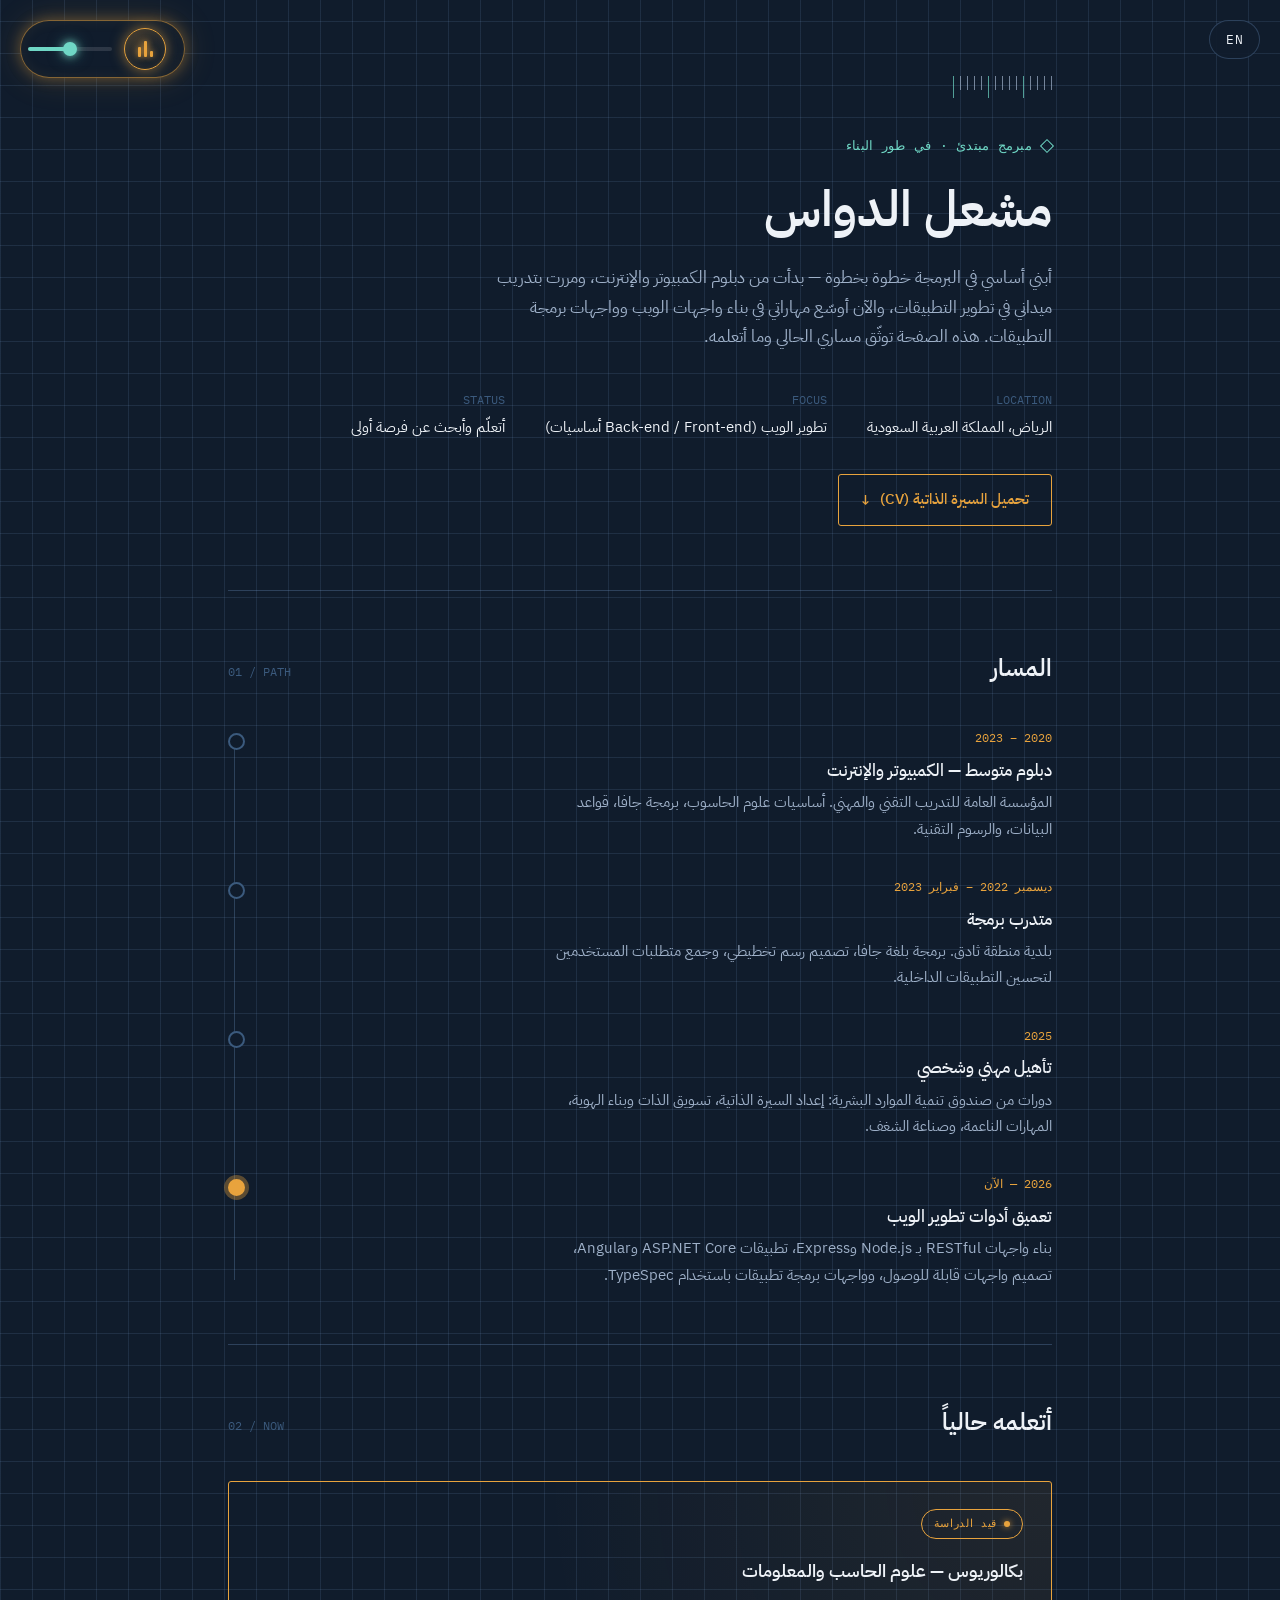
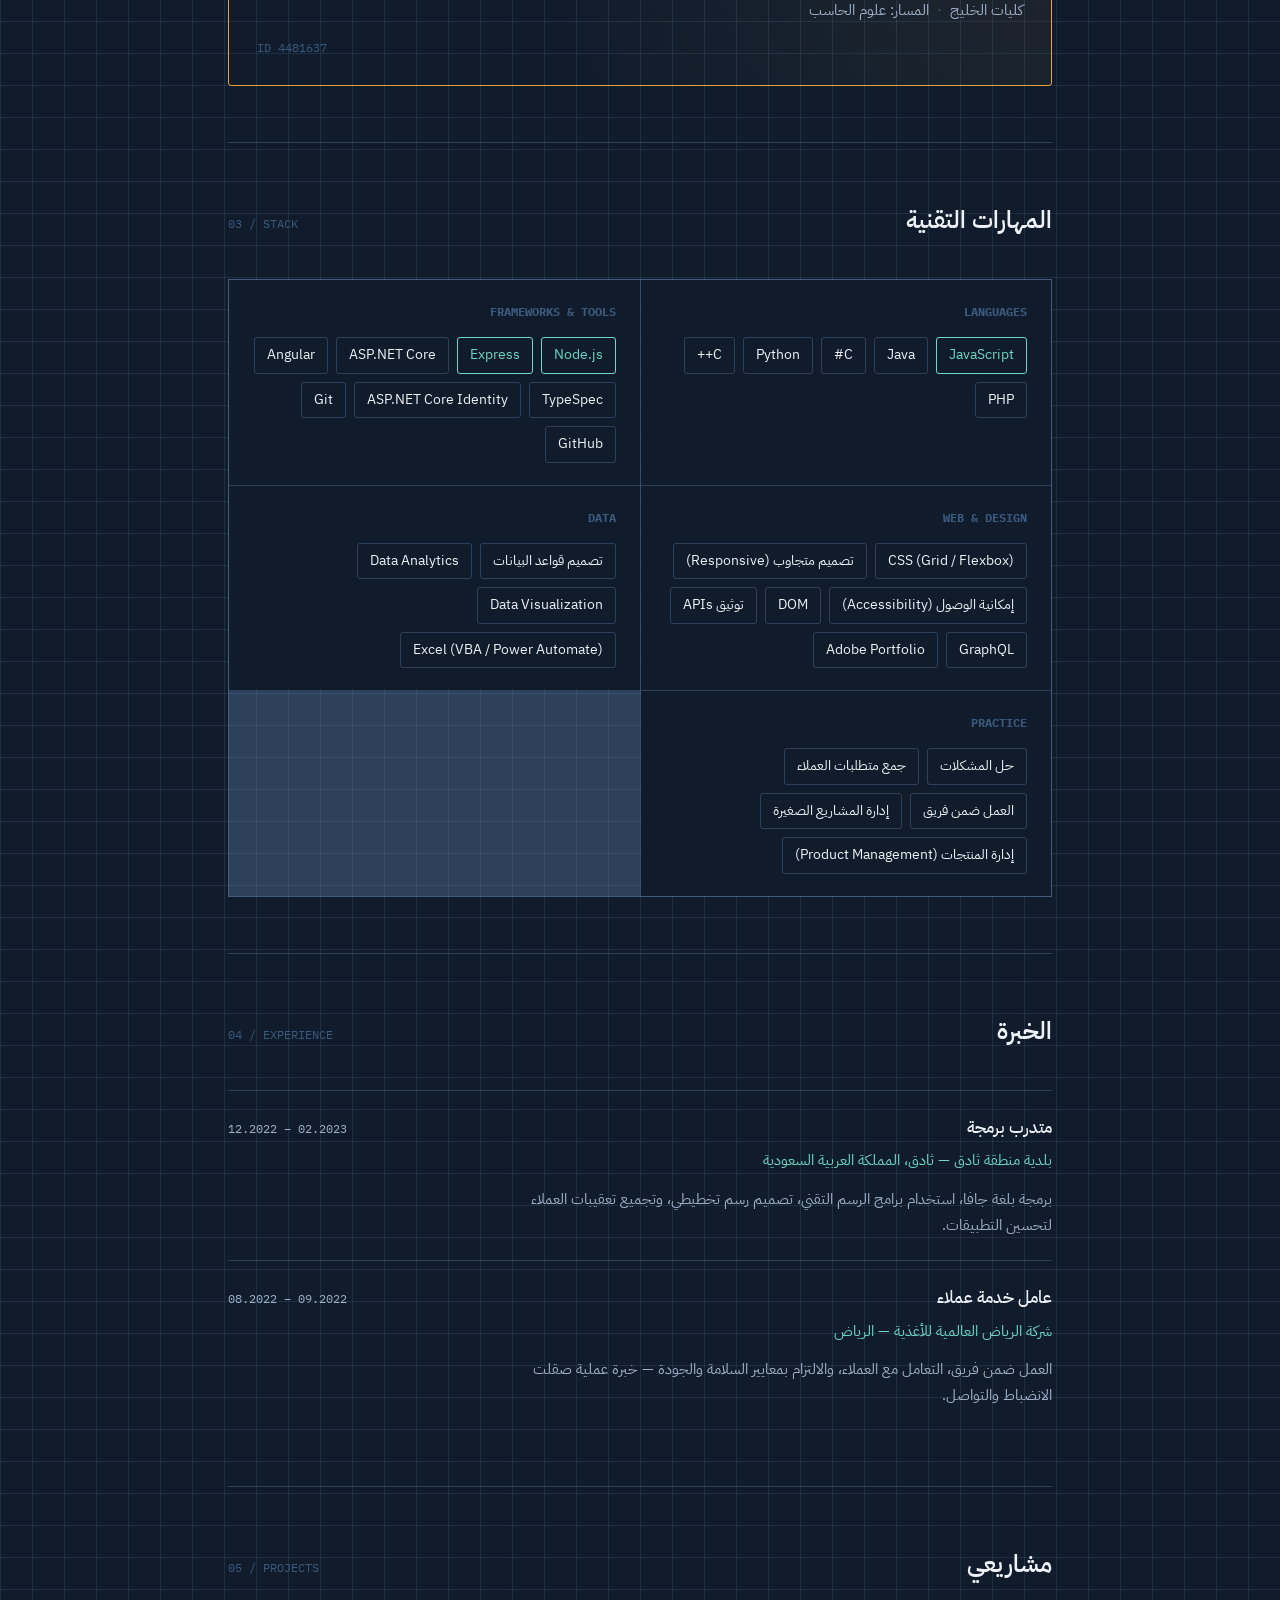
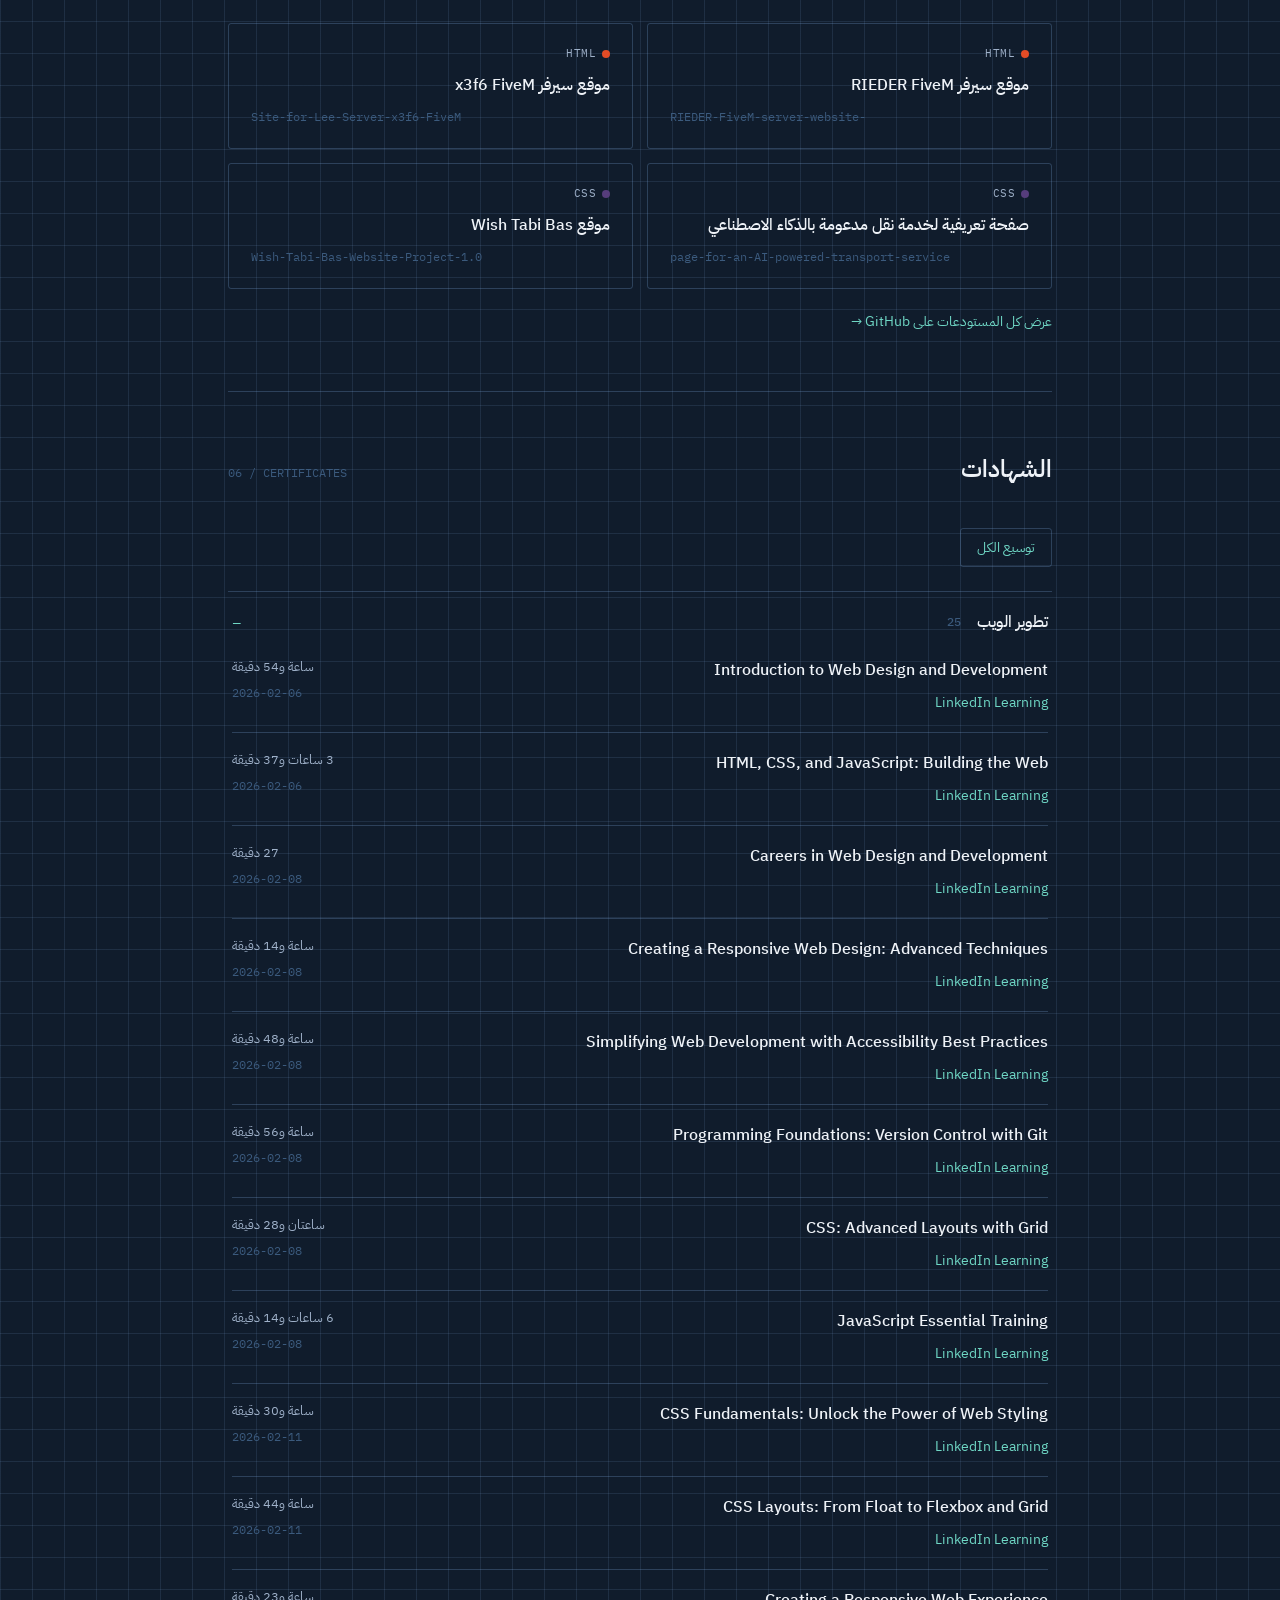
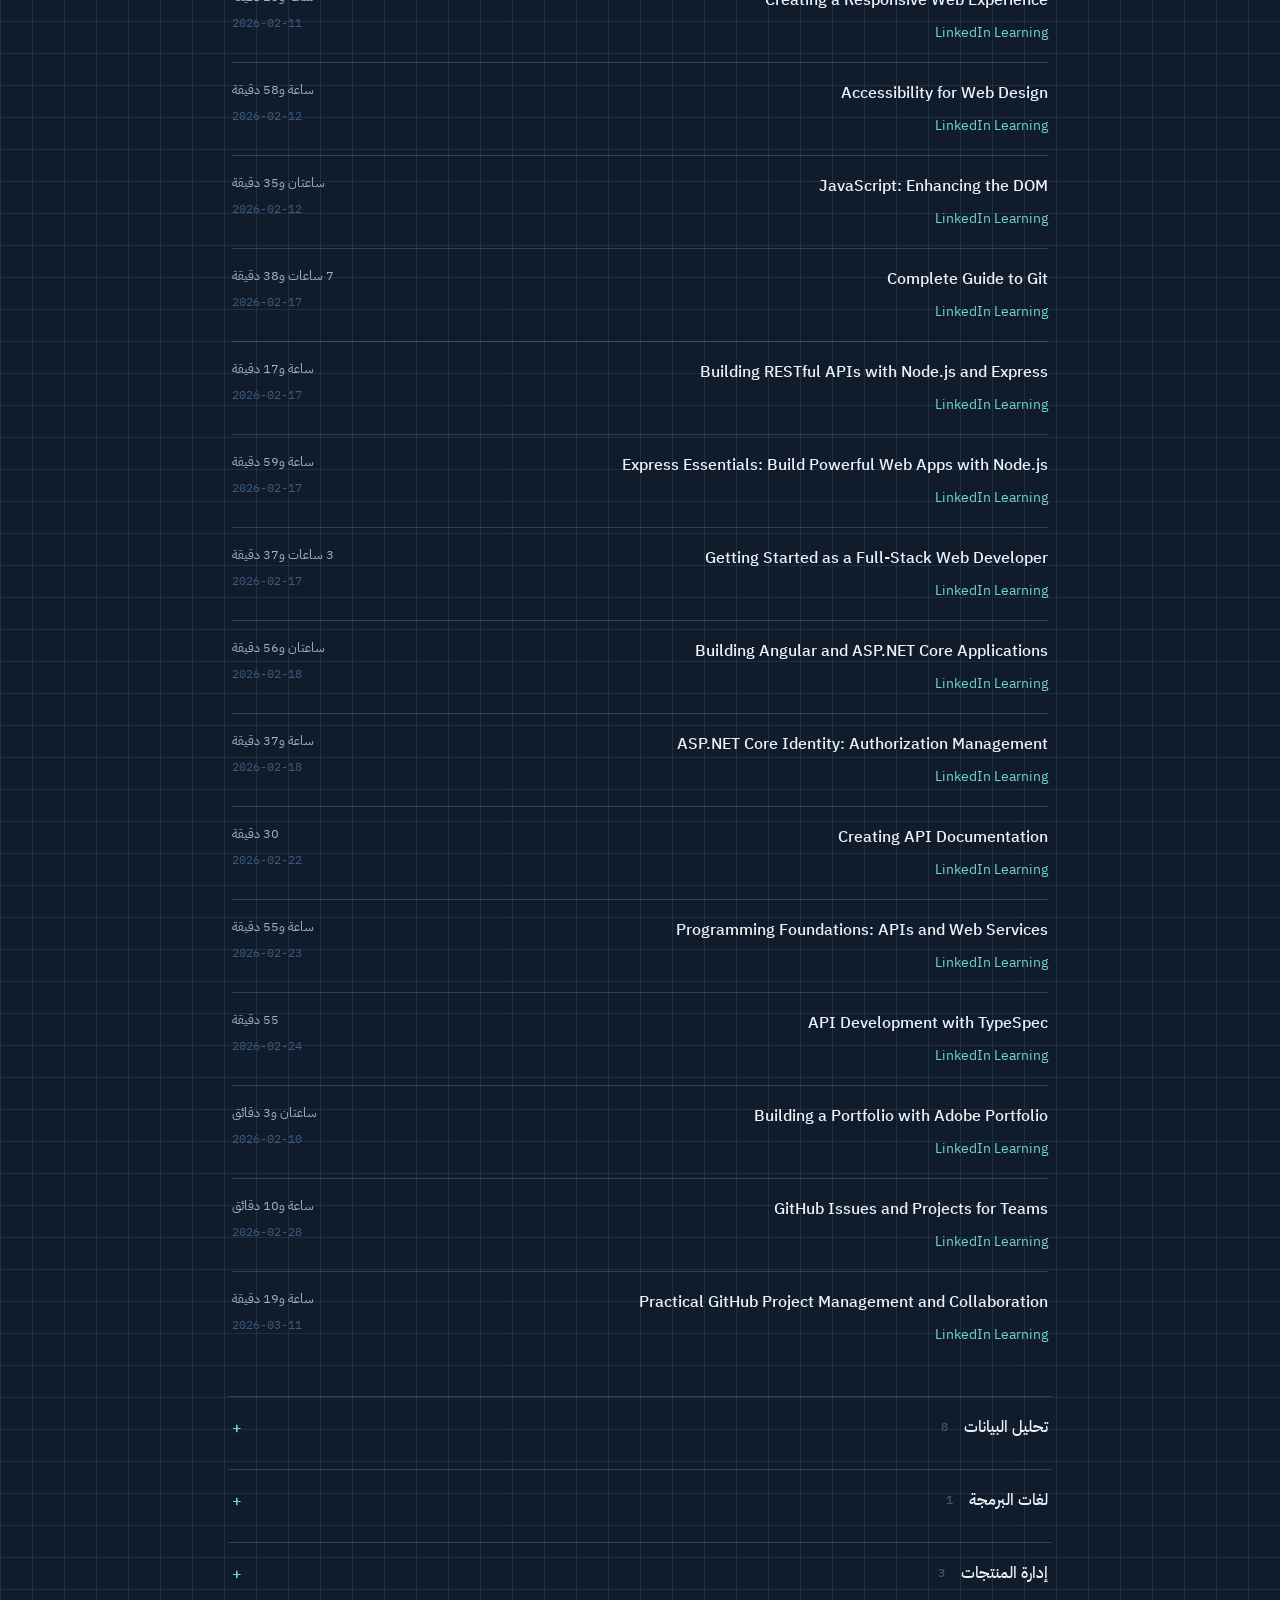
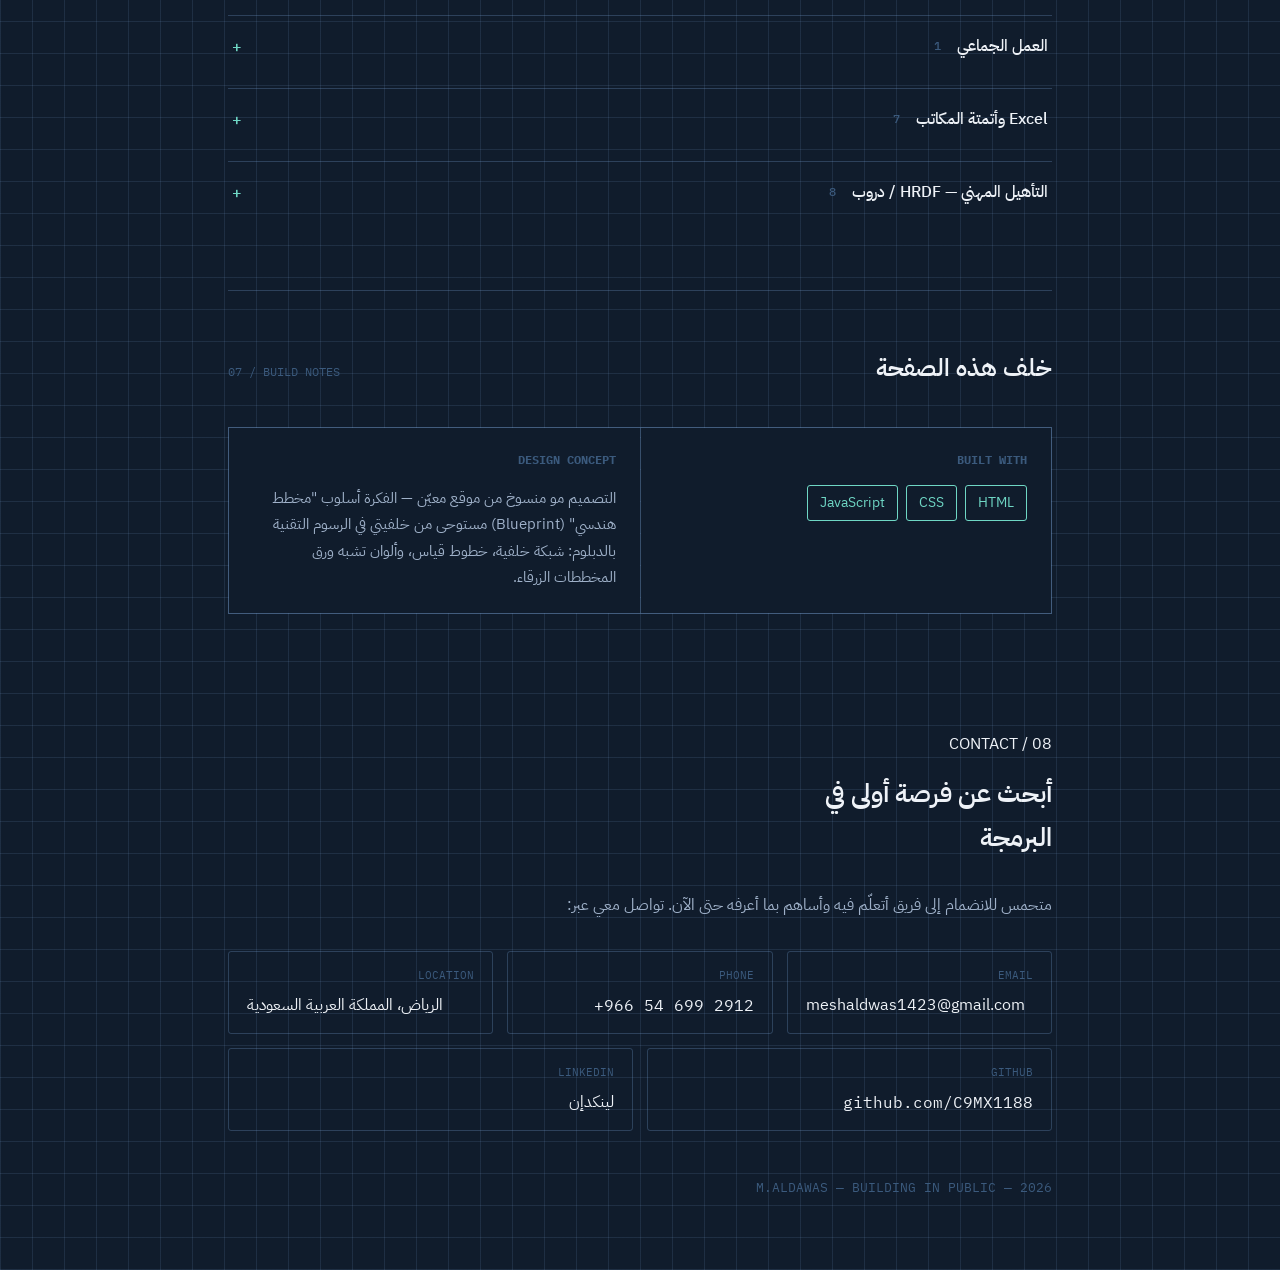
==== index.html @ 23b47fec "Add files via upload" ====
<!DOCTYPE html>
<html lang="ar" dir="rtl">
<head>
<meta charset="UTF-8">
<meta name="viewport" content="width=device-width, initial-scale=1.0">
<link rel="icon" type="image/png" href="logo.png">
<title data-en="Meshal Aldawas — Junior Developer">مشعل الدواس — مبرمج مبتدئ</title>

<meta name="description" content="مشعل الدواس — مبرمج مبتدئ من الرياض، يبني أساسه في تطوير الويب. شاهد مساره التعليمي، مهاراته، مشاريعه، وأكثر من 50 شهادة تدريبية.">
<meta name="author" content="Meshal Aldawas">

<meta property="og:type" content="profile">
<meta property="og:title" content="مشعل الدواس — مبرمج مبتدئ">
<meta property="og:description" content="مبرمج مبتدئ من الرياض يبني أساسه في تطوير الويب — المسار، المهارات، المشاريع، وأكثر من 50 شهادة تدريبية.">
<meta property="og:image" content="og-image.png">
<meta property="og:image:width" content="1200">
<meta property="og:image:height" content="630">
<meta property="og:locale" content="ar_SA">

<meta name="twitter:card" content="summary_large_image">
<meta name="twitter:title" content="مشعل الدواس — مبرمج مبتدئ">
<meta name="twitter:description" content="مبرمج مبتدئ من الرياض يبني أساسه في تطوير الويب — المسار، المهارات، المشاريع، وأكثر من 50 شهادة تدريبية.">
<meta name="twitter:image" content="og-image.png">

<link rel="preconnect" href="https://fonts.googleapis.com">
<link rel="preconnect" href="https://fonts.gstatic.com" crossorigin>
<link href="https://fonts.googleapis.com/css2?family=IBM+Plex+Sans+Arabic:wght@300;400;500;600;700&family=IBM+Plex+Mono:wght@400;500&display=swap" rel="stylesheet">
<link rel="stylesheet" href="style.css">
</head>
<body>

<div class="music-control" id="music-control">
  <button type="button" id="music-toggle" class="music-toggle" aria-label="إيقاف الموسيقى الخلفية" aria-pressed="true">
    <span class="eq" aria-hidden="true"><span></span><span></span><span></span></span>
  </button>
  <input type="range" id="music-volume" class="music-volume" min="0" max="100" value="50" aria-label="مستوى صوت الموسيقى">
</div>
<audio id="bg-music" src="background-music.mp3" loop preload="auto"></audio>

<button type="button" id="lang-toggle" class="lang-toggle" aria-label="Switch to English">EN</button>

<div class="wrap">

  <header class="hero">
    <div class="tick-row" aria-hidden="true">
      <div class="tick"></div><div class="tick"></div><div class="tick"></div><div class="tick"></div><div class="tick"></div>
      <div class="tick"></div><div class="tick"></div><div class="tick"></div><div class="tick"></div><div class="tick"></div>
      <div class="tick"></div><div class="tick"></div><div class="tick"></div><div class="tick"></div><div class="tick"></div>
    </div>

    <span class="role-tag" data-en="Junior Developer · Building My Foundations">مبرمج مبتدئ · في طور البناء</span>
    <h1 data-en="Meshal Aldawas">مشعل الدواس</h1>
    <p class="lede" data-en="Building my programming foundations step by step — I started with a Computer &amp; Internet diploma, went through a hands-on programming internship, and now I'm expanding my skills in web interfaces and APIs. This page documents my current path and what I'm learning.">
      أبني أساسي في البرمجة خطوة بخطوة — بدأت من دبلوم الكمبيوتر والإنترنت، ومررت بتدريب ميداني في تطوير التطبيقات،
      والآن أوسّع مهاراتي في بناء واجهات الويب وواجهات برمجة التطبيقات. هذه الصفحة توثّق مساري الحالي وما أتعلمه.
    </p>

    <div class="coords">
      <div class="coord"><span class="k">LOCATION</span><span class="v" data-en="Riyadh, Saudi Arabia">الرياض، المملكة العربية السعودية</span></div>
      <div class="coord"><span class="k">FOCUS</span><span class="v" data-en="Web Development (Back-end / Front-end Foundations)">تطوير الويب (Back-end / Front-end أساسيات)</span></div>
      <div class="coord"><span class="k">STATUS</span><span class="v" data-en="Learning and looking for a first opportunity">أتعلّم وأبحث عن فرصة أولى</span></div>
    </div>

    <a class="cv-download" href="meshal-aldawas-cv.pdf" download>
      <span data-en="Download CV (PDF)">تحميل السيرة الذاتية (CV)</span>
      <span class="cv-download-icon" aria-hidden="true">↓</span>
    </a>
  </header>

  <section id="path">
    <div class="sec-head">
      <h2 data-en="Path">المسار</h2>
      <span class="idx">01 / PATH</span>
    </div>

    <div class="timeline">
      <div class="tl-item">
        <span class="tl-year" data-en="2020 – 2023">2020 – 2023</span>
        <h3 data-en="Diploma — Computer &amp; Internet">دبلوم متوسط — الكمبيوتر والإنترنت</h3>
        <p data-en="Technical and Vocational Training Corporation. Computer science foundations, Java programming, databases, and technical drawing.">المؤسسة العامة للتدريب التقني والمهني. أساسيات علوم الحاسوب، برمجة جافا، قواعد البيانات، والرسوم التقنية.</p>
      </div>

      <div class="tl-item">
        <span class="tl-year" data-en="Dec 2022 – Feb 2023">ديسمبر 2022 – فبراير 2023</span>
        <h3 data-en="Programming Trainee">متدرب برمجة</h3>
        <p data-en="Thadiq Governorate Municipality. Java programming, schematic design, and gathering user requirements to improve internal applications.">بلدية منطقة ثادق. برمجة بلغة جافا، تصميم رسم تخطيطي، وجمع متطلبات المستخدمين لتحسين التطبيقات الداخلية.</p>
      </div>

      <div class="tl-item">
        <span class="tl-year" data-en="2025">2025</span>
        <h3 data-en="Professional &amp; Personal Development">تأهيل مهني وشخصي</h3>
        <p data-en="Courses from the Human Resources Development Fund: CV writing, self-marketing and personal branding, soft skills, and finding your passion.">دورات من صندوق تنمية الموارد البشرية: إعداد السيرة الذاتية، تسويق الذات وبناء الهوية، المهارات الناعمة، وصناعة الشغف.</p>
      </div>

      <div class="tl-item active">
        <span class="tl-year" data-en="2026 — Present">2026 — الآن</span>
        <h3 data-en="Deepening Web Development Tools">تعميق أدوات تطوير الويب</h3>
        <p data-en="Building RESTful interfaces with Node.js and Express, ASP.NET Core and Angular applications, accessible interface design, and building APIs with TypeSpec.">بناء واجهات RESTful بـ Node.js وExpress، تطبيقات ASP.NET Core وAngular، تصميم واجهات قابلة للوصول، وواجهات برمجة تطبيقات باستخدام TypeSpec.</p>
      </div>
    </div>
  </section>

  <section id="now">
    <div class="sec-head">
      <h2 data-en="Currently Learning">أتعلمه حالياً</h2>
      <span class="idx">02 / NOW</span>
    </div>

    <div class="now-card">
      <span class="now-badge" data-en="IN PROGRESS">قيد الدراسة</span>
      <h3 data-en="Bachelor's Degree — Computer Science &amp; Information Systems">بكالوريوس — علوم الحاسب والمعلومات</h3>
      <p class="now-meta">
        <span data-en="Gulf Colleges">كليات الخليج</span>
        <span class="sep" aria-hidden="true">·</span>
        <span data-en="Track: Computer Science">المسار: علوم الحاسب</span>
      </p>
      <span class="now-id mono">ID 4481637</span>
    </div>
  </section>

  <section id="skills">
    <div class="sec-head">
      <h2 data-en="Technical Skills">المهارات التقنية</h2>
      <span class="idx">03 / STACK</span>
    </div>

    <div class="skill-grid">
      <div class="skill-box">
        <h3>LANGUAGES</h3>
        <div class="chip-row">
          <span class="chip core">JavaScript</span>
          <span class="chip">Java</span>
          <span class="chip">C#</span>
          <span class="chip">Python</span>
          <span class="chip">C++</span>
          <span class="chip">PHP</span>
        </div>
      </div>
      <div class="skill-box">
        <h3>FRAMEWORKS &amp; TOOLS</h3>
        <div class="chip-row">
          <span class="chip core">Node.js</span>
          <span class="chip core">Express</span>
          <span class="chip">ASP.NET Core</span>
          <span class="chip">Angular</span>
          <span class="chip">TypeSpec</span>
          <span class="chip">ASP.NET Core Identity</span>
          <span class="chip">Git</span>
          <span class="chip">GitHub</span>
        </div>
      </div>
      <div class="skill-box">
        <h3>WEB &amp; DESIGN</h3>
        <div class="chip-row">
          <span class="chip">CSS (Grid / Flexbox)</span>
          <span class="chip" data-en="Responsive Design">تصميم متجاوب (Responsive)</span>
          <span class="chip" data-en="Accessibility">إمكانية الوصول (Accessibility)</span>
          <span class="chip">DOM</span>
          <span class="chip" data-en="API Documentation">توثيق APIs</span>
          <span class="chip">GraphQL</span>
          <span class="chip">Adobe Portfolio</span>
        </div>
      </div>
      <div class="skill-box">
        <h3>DATA</h3>
        <div class="chip-row">
          <span class="chip" data-en="Database Design">تصميم قواعد البيانات</span>
          <span class="chip">Data Analytics</span>
          <span class="chip">Data Visualization</span>
          <span class="chip">Excel (VBA / Power Automate)</span>
        </div>
      </div>
      <div class="skill-box">
        <h3>PRACTICE</h3>
        <div class="chip-row">
          <span class="chip" data-en="Problem Solving">حل المشكلات</span>
          <span class="chip" data-en="Requirements Gathering">جمع متطلبات العملاء</span>
          <span class="chip" data-en="Teamwork">العمل ضمن فريق</span>
          <span class="chip" data-en="Small Project Management">إدارة المشاريع الصغيرة</span>
          <span class="chip" data-en="Product Management">إدارة المنتجات (Product Management)</span>
        </div>
      </div>
    </div>
  </section>

  <section id="experience">
    <div class="sec-head">
      <h2 data-en="Experience">الخبرة</h2>
      <span class="idx">04 / EXPERIENCE</span>
    </div>

    <div class="job">
      <div class="job-head">
        <h3 data-en="Programming Trainee">متدرب برمجة</h3>
        <span class="dur" data-en="12.2022 – 02.2023">12.2022 – 02.2023</span>
      </div>
      <span class="place" data-en="Thadiq Governorate Municipality — Thadiq, Saudi Arabia">بلدية منطقة ثادق — ثادق، المملكة العربية السعودية</span>
      <p class="desc" data-en="Java programming, using technical drawing software, schematic design, and gathering client feedback to improve applications.">
        برمجة بلغة جافا، استخدام برامج الرسم التقني، تصميم رسم تخطيطي، وتجميع تعقيبات العملاء لتحسين التطبيقات.
      </p>
    </div>

    <div class="job">
      <div class="job-head">
        <h3 data-en="Customer Service Staff">عامل خدمة عملاء</h3>
        <span class="dur" data-en="08.2022 – 09.2022">08.2022 – 09.2022</span>
      </div>
      <span class="place" data-en="Riyadh International Foods Company — Riyadh">شركة الرياض العالمية للأغذية — الرياض</span>
      <p class="desc" data-en="Teamwork, customer interaction, and commitment to safety and quality standards — hands-on experience that sharpened discipline and communication.">
        العمل ضمن فريق، التعامل مع العملاء، والالتزام بمعايير السلامة والجودة — خبرة عملية صقلت الانضباط والتواصل.
      </p>
    </div>
  </section>

  <section id="projects">
    <div class="sec-head">
      <h2 data-en="Projects">مشاريعي</h2>
      <span class="idx">05 / PROJECTS</span>
    </div>

    <div class="project-grid">
      <a class="project-card" href="https://github.com/C9MX1188/RIEDER-FiveM-server-website-" target="_blank" rel="noopener">
        <span class="project-lang" data-lang="html">HTML</span>
        <h3 data-en="RIEDER FiveM Server — Website">موقع سيرفر RIEDER FiveM</h3>
        <span class="project-repo mono">RIEDER-FiveM-server-website-</span>
      </a>

      <a class="project-card" href="https://github.com/C9MX1188/Site-for-Lee-Server-x3f6-FiveM" target="_blank" rel="noopener">
        <span class="project-lang" data-lang="html">HTML</span>
        <h3 data-en="Site for Lee Server FiveM">موقع سيرفر x3f6 FiveM</h3>
        <span class="project-repo mono">Site-for-Lee-Server-x3f6-FiveM</span>
      </a>

      <a class="project-card" href="https://github.com/C9MX1188/page-for-an-AI-powered-transport-service-designed-to-inform" target="_blank" rel="noopener">
        <span class="project-lang" data-lang="css">CSS</span>
        <h3 data-en="Info Page for an AI-Powered Transport Service">صفحة تعريفية لخدمة نقل مدعومة بالذكاء الاصطناعي</h3>
        <span class="project-repo mono">page-for-an-AI-powered-transport-service</span>
      </a>

      <a class="project-card" href="https://github.com/C9MX1188/-Wish-Tabi-Bas-Website-Project-1.0" target="_blank" rel="noopener">
        <span class="project-lang" data-lang="css">CSS</span>
        <h3 data-en="Wish Tabi Bas — Website Project">موقع Wish Tabi Bas</h3>
        <span class="project-repo mono">Wish-Tabi-Bas-Website-Project-1.0</span>
      </a>
    </div>

    <a class="all-repos-link" href="https://github.com/C9MX1188?tab=repositories" target="_blank" rel="noopener">
      <span data-en="View all repositories on GitHub">عرض كل المستودعات على GitHub</span> →
    </a>
  </section>

  <section id="certificates">
    <div class="sec-head">
      <h2 data-en="Certificates">الشهادات</h2>
      <span class="idx">06 / CERTIFICATES</span>
    </div>

    <button type="button" id="toggle-all-certs" class="toggle-all-btn" data-state="collapsed" data-ar-expand="توسيع الكل" data-ar-collapse="طي الكل" data-en-expand="Expand all" data-en-collapse="Collapse all">توسيع الكل</button>

    <details class="cert-group" open>
      <summary><span data-en="Web Development">تطوير الويب</span><span class="count mono">25</span></summary>
      <div class="cert-list">
        <div class="cert-item">
          <div class="cert-main">
            <h3>Introduction to Web Design and Development</h3>
            <span class="issuer">LinkedIn Learning</span>
          </div>
          <div class="cert-meta">
            <span class="dur" data-en="1h 54m">ساعة و54 دقيقة</span>
            <span class="date mono">2026-02-06</span>
          </div>
        </div>

        <div class="cert-item">
          <div class="cert-main">
            <h3>HTML, CSS, and JavaScript: Building the Web</h3>
            <span class="issuer">LinkedIn Learning</span>
          </div>
          <div class="cert-meta">
            <span class="dur" data-en="3h 37m">3 ساعات و37 دقيقة</span>
            <span class="date mono">2026-02-06</span>
          </div>
        </div>

        <div class="cert-item">
          <div class="cert-main">
            <h3>Careers in Web Design and Development</h3>
            <span class="issuer">LinkedIn Learning</span>
          </div>
          <div class="cert-meta">
            <span class="dur" data-en="27m">27 دقيقة</span>
            <span class="date mono">2026-02-08</span>
          </div>
        </div>

        <div class="cert-item">
          <div class="cert-main">
            <h3>Creating a Responsive Web Design: Advanced Techniques</h3>
            <span class="issuer">LinkedIn Learning</span>
          </div>
          <div class="cert-meta">
            <span class="dur" data-en="1h 14m">ساعة و14 دقيقة</span>
            <span class="date mono">2026-02-08</span>
          </div>
        </div>

        <div class="cert-item">
          <div class="cert-main">
            <h3>Simplifying Web Development with Accessibility Best Practices</h3>
            <span class="issuer">LinkedIn Learning</span>
          </div>
          <div class="cert-meta">
            <span class="dur" data-en="1h 48m">ساعة و48 دقيقة</span>
            <span class="date mono">2026-02-08</span>
          </div>
        </div>

        <div class="cert-item">
          <div class="cert-main">
            <h3>Programming Foundations: Version Control with Git</h3>
            <span class="issuer">LinkedIn Learning</span>
          </div>
          <div class="cert-meta">
            <span class="dur" data-en="1h 56m">ساعة و56 دقيقة</span>
            <span class="date mono">2026-02-08</span>
          </div>
        </div>

        <div class="cert-item">
          <div class="cert-main">
            <h3>CSS: Advanced Layouts with Grid</h3>
            <span class="issuer">LinkedIn Learning</span>
          </div>
          <div class="cert-meta">
            <span class="dur" data-en="2h 28m">ساعتان و28 دقيقة</span>
            <span class="date mono">2026-02-08</span>
          </div>
        </div>

        <div class="cert-item">
          <div class="cert-main">
            <h3>JavaScript Essential Training</h3>
            <span class="issuer">LinkedIn Learning</span>
          </div>
          <div class="cert-meta">
            <span class="dur" data-en="6h 14m">6 ساعات و14 دقيقة</span>
            <span class="date mono">2026-02-08</span>
          </div>
        </div>

        <div class="cert-item">
          <div class="cert-main">
            <h3>CSS Fundamentals: Unlock the Power of Web Styling</h3>
            <span class="issuer">LinkedIn Learning</span>
          </div>
          <div class="cert-meta">
            <span class="dur" data-en="1h 30m">ساعة و30 دقيقة</span>
            <span class="date mono">2026-02-11</span>
          </div>
        </div>

        <div class="cert-item">
          <div class="cert-main">
            <h3>CSS Layouts: From Float to Flexbox and Grid</h3>
            <span class="issuer">LinkedIn Learning</span>
          </div>
          <div class="cert-meta">
            <span class="dur" data-en="1h 44m">ساعة و44 دقيقة</span>
            <span class="date mono">2026-02-11</span>
          </div>
        </div>

        <div class="cert-item">
          <div class="cert-main">
            <h3>Creating a Responsive Web Experience</h3>
            <span class="issuer">LinkedIn Learning</span>
          </div>
          <div class="cert-meta">
            <span class="dur" data-en="1h 23m">ساعة و23 دقيقة</span>
            <span class="date mono">2026-02-11</span>
          </div>
        </div>

        <div class="cert-item">
          <div class="cert-main">
            <h3>Accessibility for Web Design</h3>
            <span class="issuer">LinkedIn Learning</span>
          </div>
          <div class="cert-meta">
            <span class="dur" data-en="1h 58m">ساعة و58 دقيقة</span>
            <span class="date mono">2026-02-12</span>
          </div>
        </div>

        <div class="cert-item">
          <div class="cert-main">
            <h3>JavaScript: Enhancing the DOM</h3>
            <span class="issuer">LinkedIn Learning</span>
          </div>
          <div class="cert-meta">
            <span class="dur" data-en="2h 35m">ساعتان و35 دقيقة</span>
            <span class="date mono">2026-02-12</span>
          </div>
        </div>

        <div class="cert-item">
          <div class="cert-main">
            <h3>Complete Guide to Git</h3>
            <span class="issuer">LinkedIn Learning</span>
          </div>
          <div class="cert-meta">
            <span class="dur" data-en="7h 38m">7 ساعات و38 دقيقة</span>
            <span class="date mono">2026-02-17</span>
          </div>
        </div>

        <div class="cert-item">
          <div class="cert-main">
            <h3>Building RESTful APIs with Node.js and Express</h3>
            <span class="issuer">LinkedIn Learning</span>
          </div>
          <div class="cert-meta">
            <span class="dur" data-en="1h 17m">ساعة و17 دقيقة</span>
            <span class="date mono">2026-02-17</span>
          </div>
        </div>

        <div class="cert-item">
          <div class="cert-main">
            <h3>Express Essentials: Build Powerful Web Apps with Node.js</h3>
            <span class="issuer">LinkedIn Learning</span>
          </div>
          <div class="cert-meta">
            <span class="dur" data-en="1h 59m">ساعة و59 دقيقة</span>
            <span class="date mono">2026-02-17</span>
          </div>
        </div>

        <div class="cert-item">
          <div class="cert-main">
            <h3>Getting Started as a Full-Stack Web Developer</h3>
            <span class="issuer">LinkedIn Learning</span>
          </div>
          <div class="cert-meta">
            <span class="dur" data-en="3h 37m">3 ساعات و37 دقيقة</span>
            <span class="date mono">2026-02-17</span>
          </div>
        </div>

        <div class="cert-item">
          <div class="cert-main">
            <h3>Building Angular and ASP.NET Core Applications</h3>
            <span class="issuer">LinkedIn Learning</span>
          </div>
          <div class="cert-meta">
            <span class="dur" data-en="2h 56m">ساعتان و56 دقيقة</span>
            <span class="date mono">2026-02-18</span>
          </div>
        </div>

        <div class="cert-item">
          <div class="cert-main">
            <h3>ASP.NET Core Identity: Authorization Management</h3>
            <span class="issuer">LinkedIn Learning</span>
          </div>
          <div class="cert-meta">
            <span class="dur" data-en="1h 37m">ساعة و37 دقيقة</span>
            <span class="date mono">2026-02-18</span>
          </div>
        </div>

        <div class="cert-item">
          <div class="cert-main">
            <h3>Creating API Documentation</h3>
            <span class="issuer">LinkedIn Learning</span>
          </div>
          <div class="cert-meta">
            <span class="dur" data-en="30m">30 دقيقة</span>
            <span class="date mono">2026-02-22</span>
          </div>
        </div>

        <div class="cert-item">
          <div class="cert-main">
            <h3>Programming Foundations: APIs and Web Services</h3>
            <span class="issuer">LinkedIn Learning</span>
          </div>
          <div class="cert-meta">
            <span class="dur" data-en="1h 55m">ساعة و55 دقيقة</span>
            <span class="date mono">2026-02-23</span>
          </div>
        </div>

        <div class="cert-item">
          <div class="cert-main">
            <h3>API Development with TypeSpec</h3>
            <span class="issuer">LinkedIn Learning</span>
          </div>
          <div class="cert-meta">
            <span class="dur" data-en="55m">55 دقيقة</span>
            <span class="date mono">2026-02-24</span>
          </div>
        </div>

        <div class="cert-item">
          <div class="cert-main">
            <h3>Building a Portfolio with Adobe Portfolio</h3>
            <span class="issuer">LinkedIn Learning</span>
          </div>
          <div class="cert-meta">
            <span class="dur" data-en="2h 3m">ساعتان و3 دقائق</span>
            <span class="date mono">2026-02-10</span>
          </div>
        </div>

        <div class="cert-item">
          <div class="cert-main">
            <h3>GitHub Issues and Projects for Teams</h3>
            <span class="issuer">LinkedIn Learning</span>
          </div>
          <div class="cert-meta">
            <span class="dur" data-en="1h 10m">ساعة و10 دقائق</span>
            <span class="date mono">2026-02-28</span>
          </div>
        </div>

        <div class="cert-item">
          <div class="cert-main">
            <h3>Practical GitHub Project Management and Collaboration</h3>
            <span class="issuer">LinkedIn Learning</span>
          </div>
          <div class="cert-meta">
            <span class="dur" data-en="1h 19m">ساعة و19 دقيقة</span>
            <span class="date mono">2026-03-11</span>
          </div>
        </div>
      </div>
    </details>

    <details class="cert-group">
      <summary><span data-en="Data Analysis">تحليل البيانات</span><span class="count mono">8</span></summary>
      <div class="cert-list">
        <div class="cert-item">
          <div class="cert-main">
            <h3>Learning Data Analytics: 1 Foundations</h3>
            <span class="issuer">LinkedIn Learning</span>
          </div>
          <div class="cert-meta">
            <span class="dur" data-en="3h 29m">3 ساعات و29 دقيقة</span>
            <span class="date mono">2026-02-20</span>
          </div>
        </div>

        <div class="cert-item">
          <div class="cert-main">
            <h3>Learning Data Analytics Part 2: Extending and Applying Core Knowledge</h3>
            <span class="issuer">LinkedIn Learning</span>
          </div>
          <div class="cert-meta">
            <span class="dur" data-en="3h 22m">3 ساعات و22 دقيقة</span>
            <span class="date mono">2026-02-20</span>
          </div>
        </div>

        <div class="cert-item">
          <div class="cert-main">
            <h3>Data Analytics for Business Professionals</h3>
            <span class="issuer">LinkedIn Learning</span>
          </div>
          <div class="cert-meta">
            <span class="dur" data-en="1h 20m">ساعة و20 دقيقة</span>
            <span class="date mono">2026-02-24</span>
          </div>
        </div>

        <div class="cert-item">
          <div class="cert-main">
            <h3>Database Foundations: Intro to Databases</h3>
            <span class="issuer">LinkedIn Learning</span>
          </div>
          <div class="cert-meta">
            <span class="dur" data-en="3h 51m">3 ساعات و51 دقيقة</span>
            <span class="date mono">2026-02-19</span>
          </div>
        </div>

        <div class="cert-item">
          <div class="cert-main">
            <h3>Introduction to Career Skills in Data Analytics</h3>
            <span class="issuer">LinkedIn Learning</span>
          </div>
          <div class="cert-meta">
            <span class="dur" data-en="2h 21m">ساعتان و21 دقيقة</span>
            <span class="date mono">2026-02-20</span>
          </div>
        </div>

        <div class="cert-item">
          <div class="cert-main">
            <h3>Data Visualization for Data Analysts and Analytics</h3>
            <span class="issuer">LinkedIn Learning</span>
          </div>
          <div class="cert-meta">
            <span class="dur" data-en="1h 44m">ساعة و44 دقيقة</span>
            <span class="date mono">2026-02-28</span>
          </div>
        </div>

        <div class="cert-item">
          <div class="cert-main">
            <h3>Career Essentials in Data Analysis by Microsoft and LinkedIn</h3>
            <span class="issuer">LinkedIn Learning · Microsoft</span>
          </div>
          <div class="cert-meta">
            <span class="dur" data-en="12h 18m">12 ساعة و18 دقيقة</span>
            <span class="date mono">2026-02-28</span>
          </div>
        </div>

        <div class="cert-item">
          <div class="cert-main">
            <h3>Data Visualization Tips and Tricks</h3>
            <span class="issuer">LinkedIn Learning</span>
          </div>
          <div class="cert-meta">
            <span class="dur" data-en="2h 14m">ساعتان و14 دقيقة</span>
            <span class="date mono">2026-03-05</span>
          </div>
        </div>
      </div>
    </details>

    <details class="cert-group">
      <summary><span data-en="Programming Languages">لغات البرمجة</span><span class="count mono">1</span></summary>
      <div class="cert-list">
        <div class="cert-item">
          <div class="cert-main">
            <h3>C++ Development: Advanced Concepts, Lambda Expressions, and Best Practices</h3>
            <span class="issuer">LinkedIn Learning</span>
          </div>
          <div class="cert-meta">
            <span class="dur" data-en="2h 54m">ساعتان و54 دقيقة</span>
            <span class="date mono">2026-02-18</span>
          </div>
        </div>
      </div>
    </details>

    <details class="cert-group">
      <summary><span data-en="Product Management">إدارة المنتجات</span><span class="count mono">3</span></summary>
      <div class="cert-list">
        <div class="cert-item">
          <div class="cert-main">
            <h3>Product Management First Steps</h3>
            <span class="issuer">LinkedIn Learning</span>
          </div>
          <div class="cert-meta">
            <span class="dur" data-en="1h 36m">ساعة و36 دقيقة</span>
            <span class="date mono">2026-03-11</span>
          </div>
        </div>

        <div class="cert-item">
          <div class="cert-main">
            <h3>Product Management: Building a Product Strategy</h3>
            <span class="issuer">LinkedIn Learning</span>
          </div>
          <div class="cert-meta">
            <span class="dur" data-en="1h 5m">ساعة و5 دقائق</span>
            <span class="date mono">2026-03-11</span>
          </div>
        </div>

        <div class="cert-item">
          <div class="cert-main">
            <h3>Product Innovation for Product Managers</h3>
            <span class="issuer">LinkedIn Learning</span>
          </div>
          <div class="cert-meta">
            <span class="dur" data-en="1h 9m">ساعة و9 دقائق</span>
            <span class="date mono">2026-03-12</span>
          </div>
        </div>
      </div>
    </details>

    <details class="cert-group">
      <summary><span data-en="Team Collaboration">العمل الجماعي</span><span class="count mono">1</span></summary>
      <div class="cert-list">
        <div class="cert-item">
          <div class="cert-main">
            <h3>Effective Collaboration across Teams</h3>
            <span class="issuer">LinkedIn Learning</span>
          </div>
          <div class="cert-meta">
            <span class="dur" data-en="45m">45 دقيقة</span>
            <span class="date mono">2026-02-20</span>
          </div>
        </div>
      </div>
    </details>

    <details class="cert-group">
      <summary><span data-en="Excel &amp; Office Automation">Excel وأتمتة المكاتب</span><span class="count mono">7</span></summary>
      <div class="cert-list">
        <div class="cert-item">
          <div class="cert-main">
            <h3>Excel 2016: Advanced Formulas and Functions</h3>
            <span class="issuer">LinkedIn Learning</span>
          </div>
          <div class="cert-meta">
            <span class="dur" data-en="6h 18m">6 ساعات و18 دقيقة</span>
            <span class="date mono">2026-02-28</span>
          </div>
        </div>

        <div class="cert-item">
          <div class="cert-main">
            <h3>Miss Excel's Top Productivity Hacks</h3>
            <span class="issuer">LinkedIn Learning</span>
          </div>
          <div class="cert-meta">
            <span class="dur" data-en="1h 7m">ساعة و7 دقائق</span>
            <span class="date mono">2026-02-24</span>
          </div>
        </div>

        <div class="cert-item">
          <div class="cert-main">
            <h3>Learning Excel: Data Analysis</h3>
            <span class="issuer">LinkedIn Learning</span>
          </div>
          <div class="cert-meta">
            <span class="dur" data-en="3h 41m">3 ساعات و41 دقيقة</span>
            <span class="date mono">2026-03-04</span>
          </div>
        </div>

        <div class="cert-item">
          <div class="cert-main">
            <h3>Excel VBA: Process Modeling</h3>
            <span class="issuer">LinkedIn Learning</span>
          </div>
          <div class="cert-meta">
            <span class="dur" data-en="3h 2m">3 ساعات ودقيقتان</span>
            <span class="date mono">2026-03-04</span>
          </div>
        </div>

        <div class="cert-item">
          <div class="cert-main">
            <h3>Excel: Automating Tasks with Power Automate</h3>
            <span class="issuer">LinkedIn Learning</span>
          </div>
          <div class="cert-meta">
            <span class="dur" data-en="1h 34m">ساعة و34 دقيقة</span>
            <span class="date mono">2026-03-05</span>
          </div>
        </div>

        <div class="cert-item">
          <div class="cert-main">
            <h3>Excel: Charts in Depth</h3>
            <span class="issuer">LinkedIn Learning</span>
          </div>
          <div class="cert-meta">
            <span class="dur" data-en="2h 36m">ساعتان و36 دقيقة</span>
            <span class="date mono">2026-03-07</span>
          </div>
        </div>

        <div class="cert-item">
          <div class="cert-main">
            <h3>Excel Data Visualization: Designing Custom Visualizations</h3>
            <span class="issuer">LinkedIn Learning</span>
          </div>
          <div class="cert-meta">
            <span class="dur" data-en="2h 3m">ساعتان و3 دقائق</span>
            <span class="date mono">2026-03-11</span>
          </div>
        </div>
      </div>
    </details>

    <details class="cert-group">
      <summary><span data-en="Professional Development — HRDF / Doroob">التأهيل المهني — HRDF / دروب</span><span class="count mono">8</span></summary>
      <div class="cert-list">
        <div class="cert-item">
          <div class="cert-main">
            <h3 data-en="Computer Basics">أساسيات الحاسب الآلي</h3>
            <span class="issuer" data-en="Human Resources Development Fund (HRDF)">صندوق تنمية الموارد البشرية</span>
          </div>
          <div class="cert-meta">
            <span class="dur" data-en="3h">3 ساعات</span>
            <span class="date mono">2026-06-28</span>
          </div>
        </div>

        <div class="cert-item">
          <div class="cert-main">
            <h3 data-en="Career Development">تنمية الفرص الوظيفية</h3>
            <span class="issuer" data-en="Doroob">دروب</span>
          </div>
          <div class="cert-meta">
            <span class="dur" data-en="1h">ساعة واحدة</span>
            <span class="date mono">2026-05-30</span>
          </div>
        </div>

        <div class="cert-item">
          <div class="cert-main">
            <h3 data-en="Job Searching">البحث عن وظيفة</h3>
            <span class="issuer" data-en="Human Resources Development Fund (HRDF)">صندوق تنمية الموارد البشرية</span>
          </div>
          <div class="cert-meta">
            <span class="dur" data-en="3h">3 ساعات</span>
            <span class="date mono">2026-06-23</span>
          </div>
        </div>

        <div class="cert-item">
          <div class="cert-main">
            <h3 data-en="Passing Job Interviews Successfully">اجتياز المقابلة الوظيفية بنجاح</h3>
            <span class="issuer" data-en="Doroob">دروب</span>
          </div>
          <div class="cert-meta">
            <span class="dur" data-en="1h">ساعة واحدة</span>
            <span class="date mono">2026-05-30</span>
          </div>
        </div>

        <div class="cert-item">
          <div class="cert-main">
            <h3 data-en="Labor Culture According to Saudi Labor Law">الثقافة العمالية وفق نظام العمل السعودي</h3>
            <span class="issuer" data-en="Doroob">دروب</span>
          </div>
          <div class="cert-meta">
            <span class="dur" data-en="2h">ساعتان</span>
            <span class="date mono">2026-05-31</span>
          </div>
        </div>

        <div class="cert-item">
          <div class="cert-main">
            <h3 data-en="Professional Job Interviewing">المقابلة الشخصية الاحترافية</h3>
            <span class="issuer" data-en="Human Resources Development Fund (HRDF)">صندوق تنمية الموارد البشرية</span>
          </div>
          <div class="cert-meta">
            <span class="dur" data-en="3h">3 ساعات</span>
            <span class="date mono">2026-06-26</span>
          </div>
        </div>

        <div class="cert-item">
          <div class="cert-main">
            <h3 data-en="Outlook Program">برنامج Outlook</h3>
            <span class="issuer" data-en="Human Resources Development Fund (HRDF)">صندوق تنمية الموارد البشرية</span>
          </div>
          <div class="cert-meta">
            <span class="dur" data-en="2h">ساعتان</span>
            <span class="date mono">2026-06-28</span>
          </div>
        </div>

        <div class="cert-item">
          <div class="cert-main">
            <h3 data-en="Business Events Experience Design and Management">تصميم وإدارة التجارب في فعاليات الأعمال</h3>
            <span class="issuer" data-en="Human Resources Development Fund (HRDF)">صندوق تنمية الموارد البشرية</span>
          </div>
          <div class="cert-meta">
            <span class="dur" data-en="2h">ساعتان</span>
            <span class="date mono">2026-06-23</span>
          </div>
        </div>
      </div>
    </details>
  </section>

  <section id="behind-the-page">
    <div class="sec-head">
      <h2 data-en="Behind This Page">خلف هذه الصفحة</h2>
      <span class="idx">07 / BUILD NOTES</span>
    </div>

    <div class="skill-grid">
      <div class="skill-box">
        <h3>BUILT WITH</h3>
        <div class="chip-row">
          <span class="chip core">HTML</span>
          <span class="chip core">CSS</span>
          <span class="chip core">JavaScript</span>
        </div>
      </div>
      <div class="skill-box">
        <h3>DESIGN CONCEPT</h3>
        <p class="build-note" data-en="This design isn't copied from any specific site — the concept is a &quot;Blueprint&quot; look inspired by my technical drawing background from my diploma: a background grid, measurement lines, and colors that echo blueprint paper.">
          التصميم مو منسوخ من موقع معيّن — الفكرة أسلوب "مخطط هندسي" (Blueprint)
          مستوحى من خلفيتي في الرسوم التقنية بالدبلوم: شبكة خلفية، خطوط قياس،
          وألوان تشبه ورق المخططات الزرقاء.
        </p>
      </div>
    </div>
  </section>

  <footer id="contact">
    <span class="idx">08 / CONTACT</span>
    <h2 style="margin-top:14px;" data-en="Looking for my first opportunity in programming">أبحث عن فرصة أولى في البرمجة</h2>
    <p style="color:var(--paper-dim); max-width:56ch; margin-bottom:32px;" data-en="Excited to join a team where I can keep learning and contribute what I know so far. Reach me via:">
      متحمس للانضمام إلى فريق أتعلّم فيه وأساهم بما أعرفه حتى الآن. تواصل معي عبر:
    </p>

    <div class="contact-grid">
      <div class="contact-item email">
        <span class="k">EMAIL</span>
        <a class="v" href="mailto:meshaldwas1423@gmail.com">meshaldwas1423@gmail.com</a>
      </div>
      <div class="contact-item">
        <span class="k">PHONE</span>
        <span class="v mono">+966 54 699 2912</span>
      </div>
      <div class="contact-item loc">
        <span class="k">LOCATION</span>
        <span class="v" data-en="Riyadh, Saudi Arabia">الرياض، المملكة العربية السعودية</span>
      </div>
      <div class="contact-item">
        <span class="k">GITHUB</span>
        <a class="v mono" href="https://github.com/C9MX1188" target="_blank" rel="noopener">github.com/C9MX1188</a>
      </div>
      <div class="contact-item">
        <span class="k">LINKEDIN</span>
        <a class="v" href="https://www.linkedin.com/in/مشعل-الدواس-6102771b5/" target="_blank" rel="noopener" data-en="LinkedIn">لينكدإن</a>
      </div>
    </div>

    <p class="foot-note">M.ALDAWAS — BUILDING IN PUBLIC — 2026</p>
  </footer>

</div>

<script src="interactions.js"></script>
</body>
</html>
---- style.css ----
:root{
  --ink: #101c2c;
  --ink-2: #16273c;
  --grid: rgba(120,160,210,0.14);
  --grid-strong: rgba(120,160,210,0.28);
  --paper: #eef2f7;
  --paper-dim: #9fb1c9;
  --line: #3b5a7d;
  --amber: #e8a33d;
  --amber-dim: rgba(232,163,61,0.35);
  --teal: #6fd7c5;
  --radius: 3px;
}

*{ box-sizing:border-box; margin:0; padding:0; }

html{ scroll-behavior:smooth; }

body{
  background:
    repeating-linear-gradient(0deg, var(--grid) 0, var(--grid) 1px, transparent 1px, transparent 32px),
    repeating-linear-gradient(90deg, var(--grid) 0, var(--grid) 1px, transparent 1px, transparent 32px),
    var(--ink);
  color: var(--paper);
  font-family: 'IBM Plex Sans Arabic', sans-serif;
  font-weight:400;
  line-height:1.75;
  min-height:100vh;
}

.mono{ font-family:'IBM Plex Mono', monospace; direction:ltr; unicode-bidi: isolate; }

.music-control{
  position: fixed;
  top: 20px;
  left: 20px;
  z-index: 50;
  display: flex;
  align-items: center;
  gap: 12px;
  background: rgba(16,28,44,0.75);
  backdrop-filter: blur(10px);
  -webkit-backdrop-filter: blur(10px);
  border: 1px solid rgba(111,215,197,0.35);
  border-radius: 999px;
  padding: 7px 18px 7px 7px;
  box-shadow:
    0 0 10px rgba(111,215,197,0.25),
    0 0 24px rgba(111,215,197,0.12),
    inset 0 0 12px rgba(111,215,197,0.06);
  transition: border-color .3s ease, box-shadow .3s ease;
}
.lang-toggle{
  position: fixed;
  top: 20px;
  right: 20px;
  z-index: 50;
  padding: 10px 16px;
  background: rgba(16,28,44,0.75);
  backdrop-filter: blur(10px);
  -webkit-backdrop-filter: blur(10px);
  border: 1px solid var(--grid-strong);
  border-radius: 999px;
  color: var(--paper);
  font-family:'IBM Plex Mono', monospace;
  font-size:0.82rem;
  letter-spacing:0.03em;
  cursor:pointer;
  transition: border-color .2s ease, color .2s ease, transform .15s ease;
}
.lang-toggle:hover{ border-color: var(--teal); color: var(--teal); transform: scale(1.04); }
.lang-toggle:active{ transform: scale(0.95); }

body.lang-en{ font-family: 'IBM Plex Sans Arabic', 'Segoe UI', system-ui, sans-serif; }

.music-control:has(.music-toggle.playing){
  border-color: rgba(232,163,61,0.55);
  box-shadow:
    0 0 14px rgba(232,163,61,0.35),
    0 0 34px rgba(232,163,61,0.18),
    inset 0 0 14px rgba(232,163,61,0.08);
}

.music-toggle{
  width: 42px;
  height: 42px;
  flex-shrink: 0;
  border-radius: 50%;
  background: radial-gradient(circle at 35% 30%, rgba(111,215,197,0.18), transparent 70%);
  border: 1px solid var(--teal);
  color: var(--teal);
  font-size: 1.1rem;
  display: flex;
  align-items: center;
  justify-content: center;
  cursor: pointer;
  text-shadow: 0 0 8px rgba(111,215,197,0.9);
  box-shadow: 0 0 10px rgba(111,215,197,0.45), inset 0 0 8px rgba(111,215,197,0.15);
  transition: border-color .2s ease, color .2s ease, transform .15s ease, box-shadow .3s ease;
}
.music-toggle:hover{ transform: scale(1.06); }
.music-toggle:active{ transform: scale(0.94); }
.music-toggle.playing{
  border-color: var(--amber);
  color: var(--amber);
  background: radial-gradient(circle at 35% 30%, rgba(232,163,61,0.22), transparent 70%);
  box-shadow: 0 0 14px rgba(232,163,61,0.6), inset 0 0 10px rgba(232,163,61,0.2);
}

.eq{
  display:flex;
  align-items:flex-end;
  justify-content:center;
  gap: 3px;
  height: 16px;
}
.eq span{
  width: 3px;
  border-radius: 1px;
  background: currentColor;
  box-shadow: 0 0 6px currentColor;
}
.eq span:nth-child(1){ height: 40%; }
.eq span:nth-child(2){ height: 100%; }
.eq span:nth-child(3){ height: 65%; }

.music-toggle.playing .eq span{
  animation: eqBounce 0.9s ease-in-out infinite;
}
.music-toggle.playing .eq span:nth-child(1){ animation-delay: -0.6s; }
.music-toggle.playing .eq span:nth-child(2){ animation-delay: -0.2s; }
.music-toggle.playing .eq span:nth-child(3){ animation-delay: -0.4s; }

@keyframes eqBounce{
  0%, 100%{ height: 30%; }
  50%{ height: 100%; }
}
@media (prefers-reduced-motion: reduce){
  .music-toggle.playing .eq span{ animation: none; }
}

.music-volume{
  appearance: none;
  -webkit-appearance: none;
  width: 84px;
  height: 4px;
  border-radius: 999px;
  background: linear-gradient(90deg, var(--teal) 0%, var(--teal) var(--vol, 50%), rgba(255,255,255,0.12) var(--vol, 50%));
  cursor: pointer;
}
.music-volume::-webkit-slider-thumb{
  appearance: none;
  -webkit-appearance: none;
  width: 14px;
  height: 14px;
  border-radius: 50%;
  background: var(--teal);
  box-shadow: 0 0 8px rgba(111,215,197,0.9), 0 0 16px rgba(111,215,197,0.5);
  cursor: pointer;
  transition: box-shadow .2s ease;
}
.music-volume::-moz-range-thumb{
  width: 14px;
  height: 14px;
  border: none;
  border-radius: 50%;
  background: var(--teal);
  box-shadow: 0 0 8px rgba(111,215,197,0.9), 0 0 16px rgba(111,215,197,0.5);
  cursor: pointer;
}
.music-volume::-moz-range-track{
  height: 4px;
  border-radius: 999px;
  background: rgba(255,255,255,0.12);
}
.music-volume::-moz-range-progress{
  height: 4px;
  border-radius: 999px;
  background: var(--teal);
}

a{ color: var(--teal); text-decoration:none; }
a:hover{ text-decoration:underline; }

/* ===== Focus states (keyboard navigation) ===== */
a:focus-visible,
.chip:focus-visible,
.cert-group summary:focus-visible,
.toggle-all-btn:focus-visible,
.lang-toggle:focus-visible{
  outline: 2px solid var(--amber);
  outline-offset: 3px;
  border-radius: 2px;
}

.wrap{
  max-width: 880px;
  margin: 0 auto;
  padding: 0 28px;
}

/* ===== Header / Hero ===== */
header.hero{
  position:relative;
  padding: 76px 0 64px;
  border-bottom: 1px solid var(--grid-strong);
}

.tick-row{
  display:flex;
  gap:6px;
  margin-bottom:34px;
  opacity:0.7;
}
.tick{ width:1px; height:14px; background:var(--paper-dim); }
.tick:nth-child(5n){ height:22px; background:var(--teal); }

.role-tag{
  display:inline-flex;
  align-items:center;
  gap:10px;
  color: var(--teal);
  font-family:'IBM Plex Mono', monospace;
  font-size:0.82rem;
  letter-spacing:0.02em;
  margin-bottom:22px;
}
.role-tag::before{
  content:"";
  width:8px; height:8px;
  border:1.5px solid var(--teal);
  transform:rotate(45deg);
  display:inline-block;
}

h1{
  font-size: clamp(2.1rem, 5vw, 3.1rem);
  font-weight:600;
  color: var(--paper);
  max-width: 14ch;
  line-height:1.25;
}

.hero p.lede{
  margin-top:22px;
  max-width: 56ch;
  color: var(--paper-dim);
  font-size:1.05rem;
}

.coords{
  margin-top:38px;
  display:flex;
  flex-wrap:wrap;
  gap: 28px 40px;
}
.coord{
  display:flex;
  flex-direction:column;
  gap:4px;
}
.coord .k{
  font-family:'IBM Plex Mono', monospace;
  font-size:0.72rem;
  color: var(--line);
  direction:ltr;
  text-align:end;
}
.coord .v{ color: var(--paper); font-size:0.95rem; }

.cv-download{
  display:inline-flex;
  align-items:center;
  gap:10px;
  margin-top:34px;
  padding: 12px 22px;
  border: 1px solid var(--amber);
  border-radius: var(--radius);
  color: var(--amber);
  font-size:0.92rem;
  font-weight:500;
  transition: background .2s ease, color .2s ease;
}
.cv-download:hover{
  background: var(--amber);
  color: var(--ink);
  text-decoration:none;
}
.cv-download-icon{
  font-family:'IBM Plex Mono', monospace;
  transition: transform .2s ease;
}
.cv-download:hover .cv-download-icon{ transform: translateY(2px); }

/* ===== Section shell ===== */
section{ padding: 56px 0; border-bottom:1px solid var(--grid-strong); }
section:last-of-type{ border-bottom:none; }

.sec-head{
  display:flex;
  align-items:baseline;
  justify-content:space-between;
  gap:16px;
  margin-bottom:38px;
}
.sec-head h2{
  font-size:1.5rem;
  font-weight:600;
  color:var(--paper);
}
.sec-head .idx{
  font-family:'IBM Plex Mono', monospace;
  font-size:0.78rem;
  color: var(--line);
  direction:ltr;
}

/* ===== Timeline (المسار) ===== */
.timeline{
  position:relative;
  padding-inline-start: 0;
}
.timeline::before{
  content:"";
  position:absolute;
  inset-inline-end: 6px;
  top: 8px;
  bottom: 8px;
  width:1px;
  background: var(--grid-strong);
}
.tl-item{
  position:relative;
  padding-inline-end: 34px;
  padding-bottom: 34px;
}
.tl-item:last-child{ padding-bottom:0; }
.tl-item::before{
  content:"";
  position:absolute;
  inset-inline-end: 0;
  top: 6px;
  width:13px; height:13px;
  border-radius:50%;
  background: var(--ink);
  border: 2px solid var(--line);
}
.tl-item.active::before{
  border-color: var(--amber);
  background: var(--amber);
  box-shadow: 0 0 0 4px var(--amber-dim);
}
.tl-year{
  font-family:'IBM Plex Mono', monospace;
  font-size:0.78rem;
  color: var(--amber);
  margin-bottom:6px;
  display:block;
}
.tl-item h3{
  font-size:1.08rem;
  font-weight:500;
  color: var(--paper);
  margin-bottom:4px;
}
.tl-item p{
  color: var(--paper-dim);
  font-size:0.94rem;
  max-width:56ch;
}

/* ===== Skills (schematic groups) ===== */
.skill-grid{
  display:grid;
  grid-template-columns: repeat(2, 1fr);
  gap: 1px;
  background: var(--grid-strong);
  border:1px solid var(--grid-strong);
}
.skill-box{
  background: var(--ink);
  padding: 22px 24px;
}
.skill-box h3{
  font-family:'IBM Plex Mono', monospace;
  font-size:0.74rem;
  color: var(--line);
  margin-bottom:14px;
  direction:ltr;
  text-align:end;
}
.chip-row{
  display:flex;
  flex-wrap:wrap;
  gap:8px;
}
.build-note{
  color: var(--paper-dim);
  font-size:0.92rem;
  line-height:1.8;
}
.chip{
  position:relative;
  overflow:hidden;
  border:1px solid var(--grid-strong);
  padding: 5px 12px;
  font-size:0.88rem;
  color: var(--paper);
  border-radius: var(--radius);
  cursor:pointer;
  transition: border-color .25s ease, color .25s ease, transform .15s ease;
}
.chip.core{ border-color: var(--teal); color: var(--teal); }
.chip:active{ transform: scale(0.96); }
.chip.active{ border-color: var(--amber); color: var(--amber); }

.chip-ping{
  position:absolute;
  width:10px; height:10px;
  border:1px solid var(--amber);
  border-radius:50%;
  transform:translate(-50%,-50%) scale(0);
  opacity:0.9;
  pointer-events:none;
  animation: chipPing .6s ease-out forwards;
}
@keyframes chipPing{
  to{ transform:translate(-50%,-50%) scale(7); opacity:0; }
}

/* ===== Scroll reveal ===== */
.reveal{
  opacity:0;
  transform: translateY(18px);
  transition: opacity .7s ease, transform .7s ease;
}
.reveal.is-visible{ opacity:1; transform:none; }

/* ===== Experience ===== */
.job{
  display:grid;
  grid-template-columns: 1fr;
  gap:6px;
  padding: 22px 0;
  border-top:1px solid var(--grid-strong);
}
.job:first-child{ border-top:none; padding-top:0; }
.job-head{
  display:flex;
  justify-content:space-between;
  flex-wrap:wrap;
  gap:8px;
  align-items:baseline;
}
.job-head h3{ font-size:1.05rem; font-weight:500; }
.job-head .dur{
  font-family:'IBM Plex Mono', monospace;
  font-size:0.76rem;
  color: var(--paper-dim);
  direction:ltr;
}
.job .place{ color: var(--teal); font-size:0.92rem; }
.job .desc{ color: var(--paper-dim); font-size:0.93rem; margin-top:6px; max-width:60ch; }

/* ===== Currently learning ===== */
.now-card{
  position:relative;
  border: 1px solid var(--amber);
  border-radius: var(--radius);
  padding: 26px 28px;
  background: radial-gradient(circle at 100% 0%, rgba(232,163,61,0.08), transparent 60%);
}
.now-badge{
  display:inline-flex;
  align-items:center;
  gap:7px;
  font-family:'IBM Plex Mono', monospace;
  font-size:0.7rem;
  letter-spacing:0.06em;
  color: var(--amber);
  border: 1px solid var(--amber);
  border-radius: 999px;
  padding: 4px 12px;
  margin-bottom:16px;
}
.now-badge::before{
  content:"";
  width:6px; height:6px;
  border-radius:50%;
  background: var(--amber);
  box-shadow: 0 0 6px rgba(232,163,61,0.9);
  animation: nowPulse 1.6s ease-in-out infinite;
}
@keyframes nowPulse{
  0%, 100%{ opacity:1; transform:scale(1); }
  50%{ opacity:0.4; transform:scale(0.7); }
}
@media (prefers-reduced-motion: reduce){
  .now-badge::before{ animation:none; }
}
.now-card h3{
  font-size:1.15rem;
  font-weight:600;
  color: var(--paper);
  margin-bottom:10px;
  max-width: 32ch;
}
.now-meta{
  color: var(--paper-dim);
  font-size:0.94rem;
  display:flex;
  align-items:center;
  gap:8px;
  flex-wrap:wrap;
}
.now-meta .sep{ color: var(--line); }
.now-id{
  display:block;
  margin-top:14px;
  font-size:0.78rem;
  color: var(--line);
}

/* ===== Projects ===== */
.project-grid{
  display:grid;
  grid-template-columns: repeat(2, 1fr);
  gap: 14px;
}
.project-card{
  display:flex;
  flex-direction:column;
  gap:10px;
  padding: 20px 22px;
  border: 1px solid var(--grid-strong);
  border-radius: var(--radius);
  transition: border-color .2s ease, transform .15s ease;
}
.project-card:hover{
  border-color: var(--teal);
  transform: translateY(-2px);
  text-decoration:none;
}
.project-lang{
  align-self:flex-start;
  display:inline-flex;
  align-items:center;
  gap:6px;
  font-family:'IBM Plex Mono', monospace;
  font-size:0.68rem;
  letter-spacing:0.04em;
  color: var(--paper-dim);
}
.project-lang::before{
  content:"";
  width:8px; height:8px;
  border-radius:50%;
  background: var(--line);
}
.project-lang[data-lang="html"]::before{ background:#e34c26; }
.project-lang[data-lang="css"]::before{ background:#563d7c; }
.project-card h3{
  font-size:1rem;
  font-weight:500;
  color: var(--paper);
  line-height:1.5;
}
.project-repo{
  color: var(--line);
  font-size:0.74rem;
  word-break: break-all;
}
.all-repos-link{
  display:inline-block;
  margin-top:20px;
  color: var(--teal);
  font-size:0.9rem;
}

/* ===== Certificates ===== */
.toggle-all-btn{
  display:inline-block;
  margin-bottom: 24px;
  padding: 8px 16px;
  background: transparent;
  border: 1px solid var(--grid-strong);
  border-radius: var(--radius);
  color: var(--teal);
  font-family:'IBM Plex Sans Arabic', sans-serif;
  font-size:0.85rem;
  cursor:pointer;
  transition: border-color .2s ease, color .2s ease, background .2s ease;
}
.toggle-all-btn:hover{
  border-color: var(--teal);
  background: rgba(111,215,197,0.08);
}

.cert-group{
  margin-bottom: 12px;
  border-top:1px solid var(--grid-strong);
}
.cert-group summary{
  display:flex;
  justify-content:space-between;
  align-items:center;
  gap:16px;
  padding: 16px 4px;
  cursor:pointer;
  list-style:none;
  font-size:1rem;
  font-weight:500;
  color: var(--paper);
}
.cert-group summary::-webkit-details-marker{ display:none; }
.cert-group summary::after{
  content:"+";
  font-family:'IBM Plex Mono', monospace;
  font-size:1rem;
  color: var(--teal);
  transition: transform .2s ease;
}
.cert-group[open] summary::after{ content:"–"; }
.cert-group summary .count{
  margin-inline-start:auto;
  font-size:0.78rem;
  color: var(--line);
  direction:ltr;
}
.cert-group .cert-list{ padding: 4px 4px 20px; }
.cert-item{
  display:flex;
  justify-content:space-between;
  align-items:flex-start;
  gap:16px;
  padding: 16px 0;
  border-top:1px solid var(--grid-strong);
}
.cert-item:first-child{ border-top:none; padding-top:0; }
.cert-main h3{
  font-size:1rem;
  font-weight:500;
  color: var(--paper);
  margin-bottom:4px;
}
.cert-main .issuer{ color: var(--teal); font-size:0.85rem; }
.cert-meta{
  display:flex;
  flex-direction:column;
  align-items:flex-end;
  gap:4px;
  flex-shrink:0;
  text-align:end;
}
.cert-meta .dur{ font-size:0.8rem; color: var(--paper-dim); }
.cert-meta .date{ font-size:0.75rem; color: var(--line); }

/* ===== Footer / contact ===== */
footer{
  padding: 60px 0 70px;
}
footer h2{
  font-size:1.6rem;
  font-weight:600;
  max-width:16ch;
  margin-bottom: 30px;
}
.contact-grid{
  display:flex;
  flex-wrap:wrap;
  gap: 14px;
}
.contact-item{
  border:1px solid var(--grid-strong);
  padding: 14px 18px;
  border-radius: var(--radius);
  flex:1 1 220px;
}
.contact-item .k{
  font-family:'IBM Plex Mono', monospace;
  font-size:0.7rem;
  color: var(--line);
  display:block;
  margin-bottom:6px;
  direction:ltr;
  text-align:end;
}
.contact-item .v{ color:var(--paper); font-size:0.98rem; direction:ltr; text-align:end; display:block; }
.contact-item.email .v, .contact-item.loc .v{ direction:rtl; text-align:end; }

.foot-note{
  margin-top:46px;
  color: var(--line);
  font-size:0.8rem;
  font-family:'IBM Plex Mono', monospace;
}

@media (max-width:640px){
  .skill-grid{ grid-template-columns: 1fr; }
  .project-grid{ grid-template-columns: 1fr; }
  header.hero{ padding: 52px 0 44px; }
  section{ padding:42px 0; }
  .coords{ gap:20px 28px; }
}

@media (prefers-reduced-motion: reduce){
  html{ scroll-behavior:auto; }
  .reveal{ opacity:1; transform:none; transition:none; }
  .chip-ping{ display:none; }
}
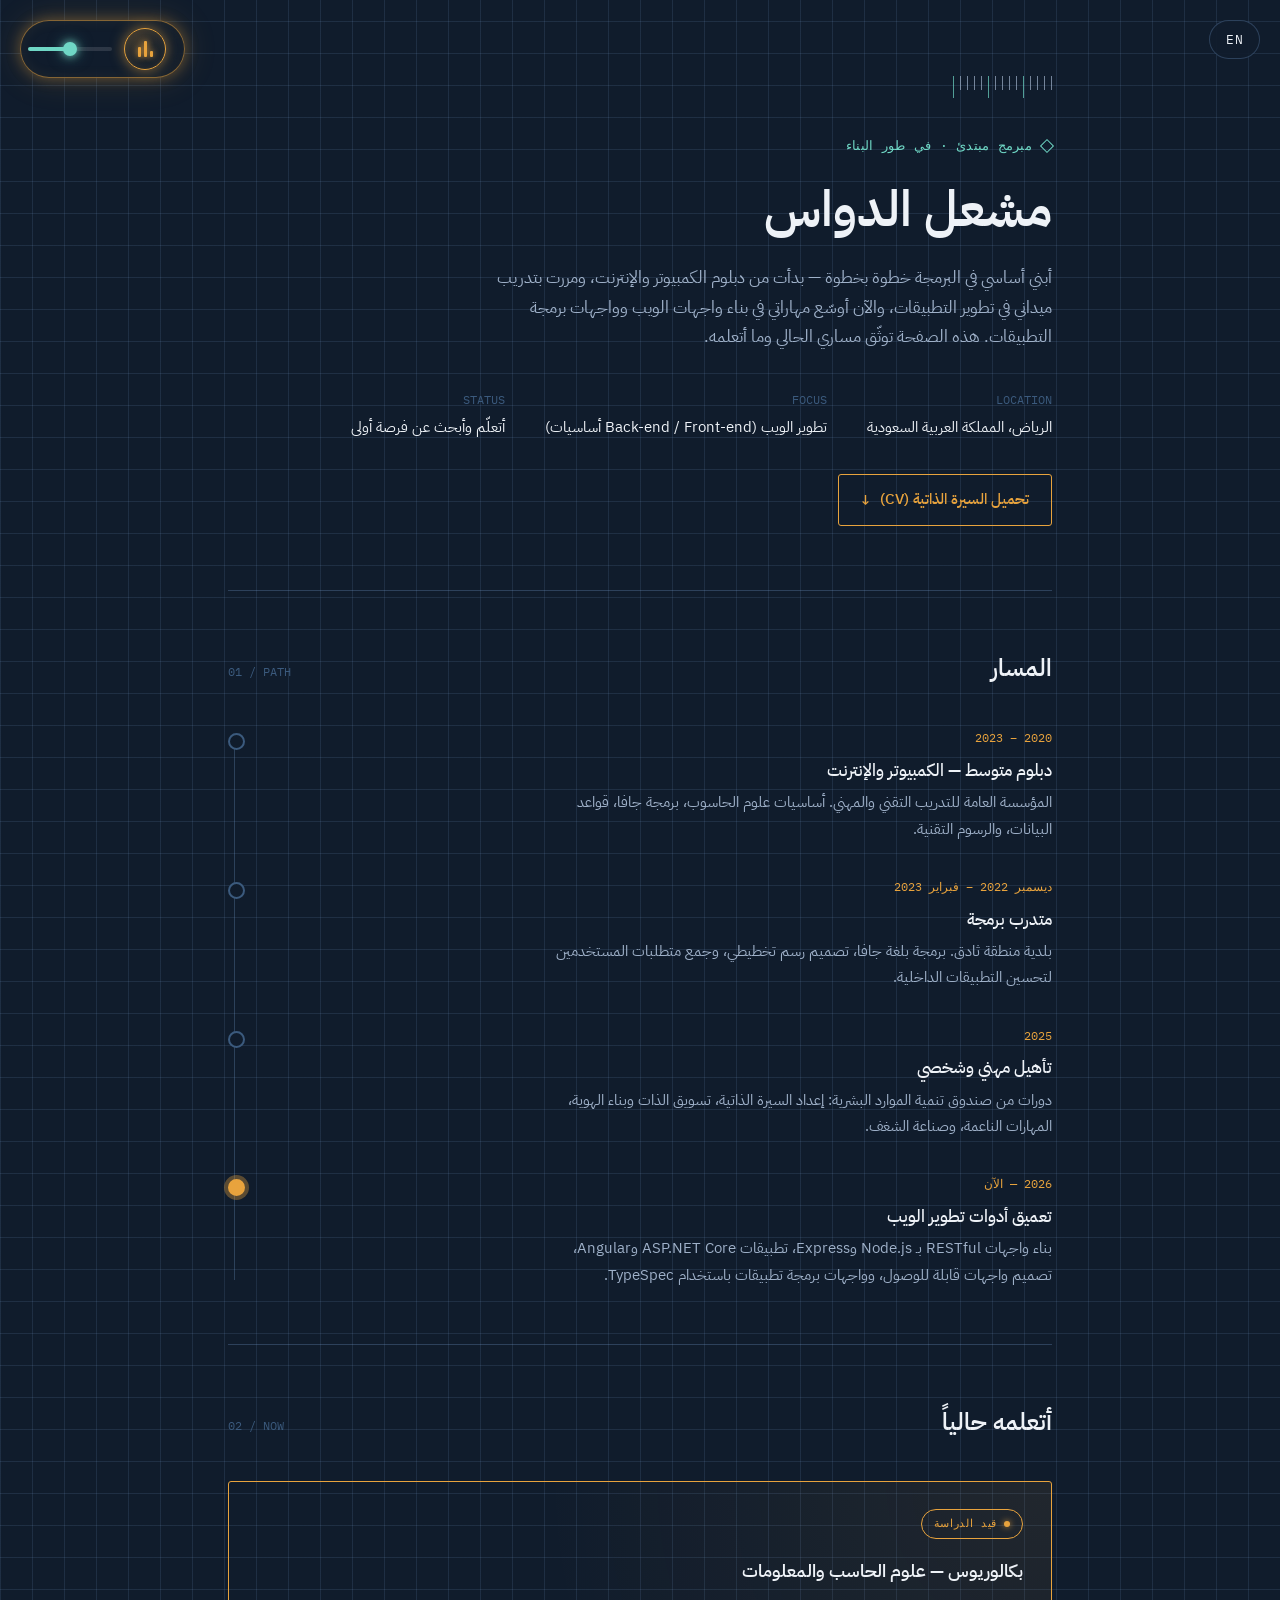
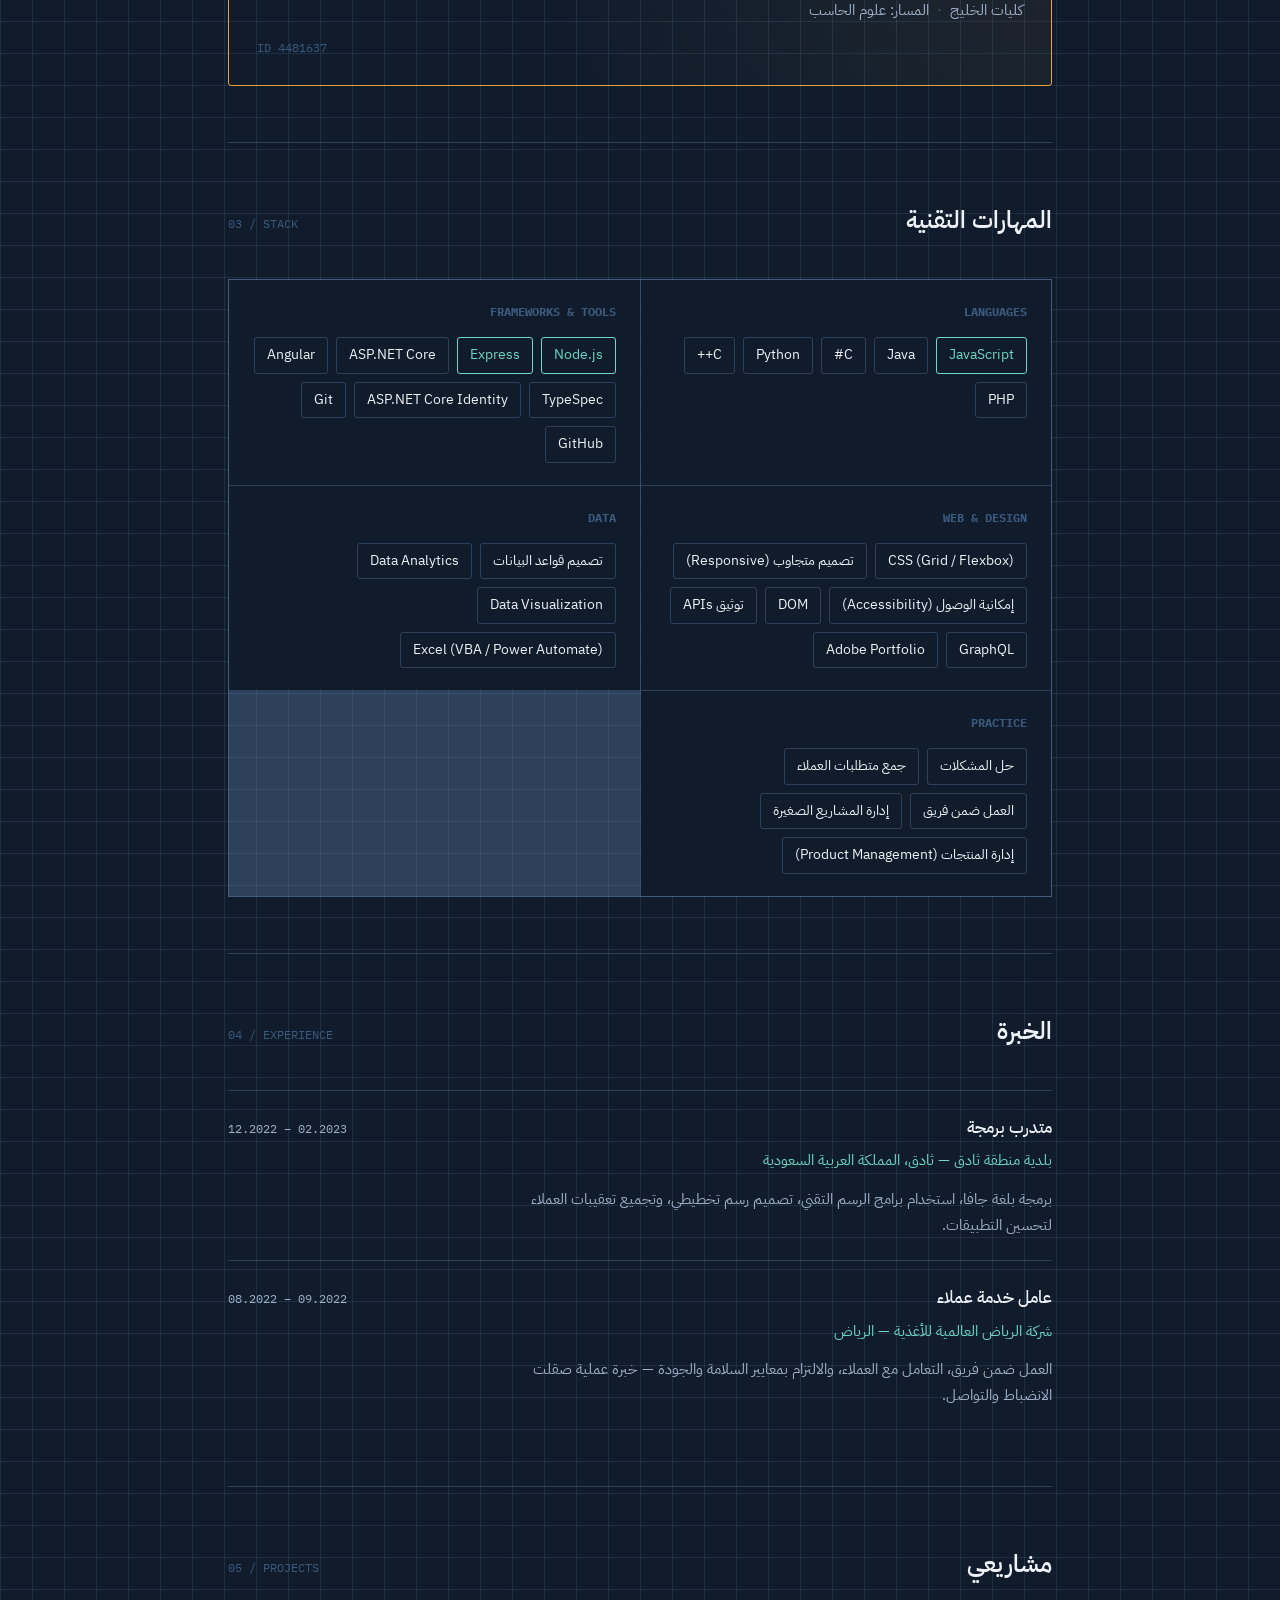
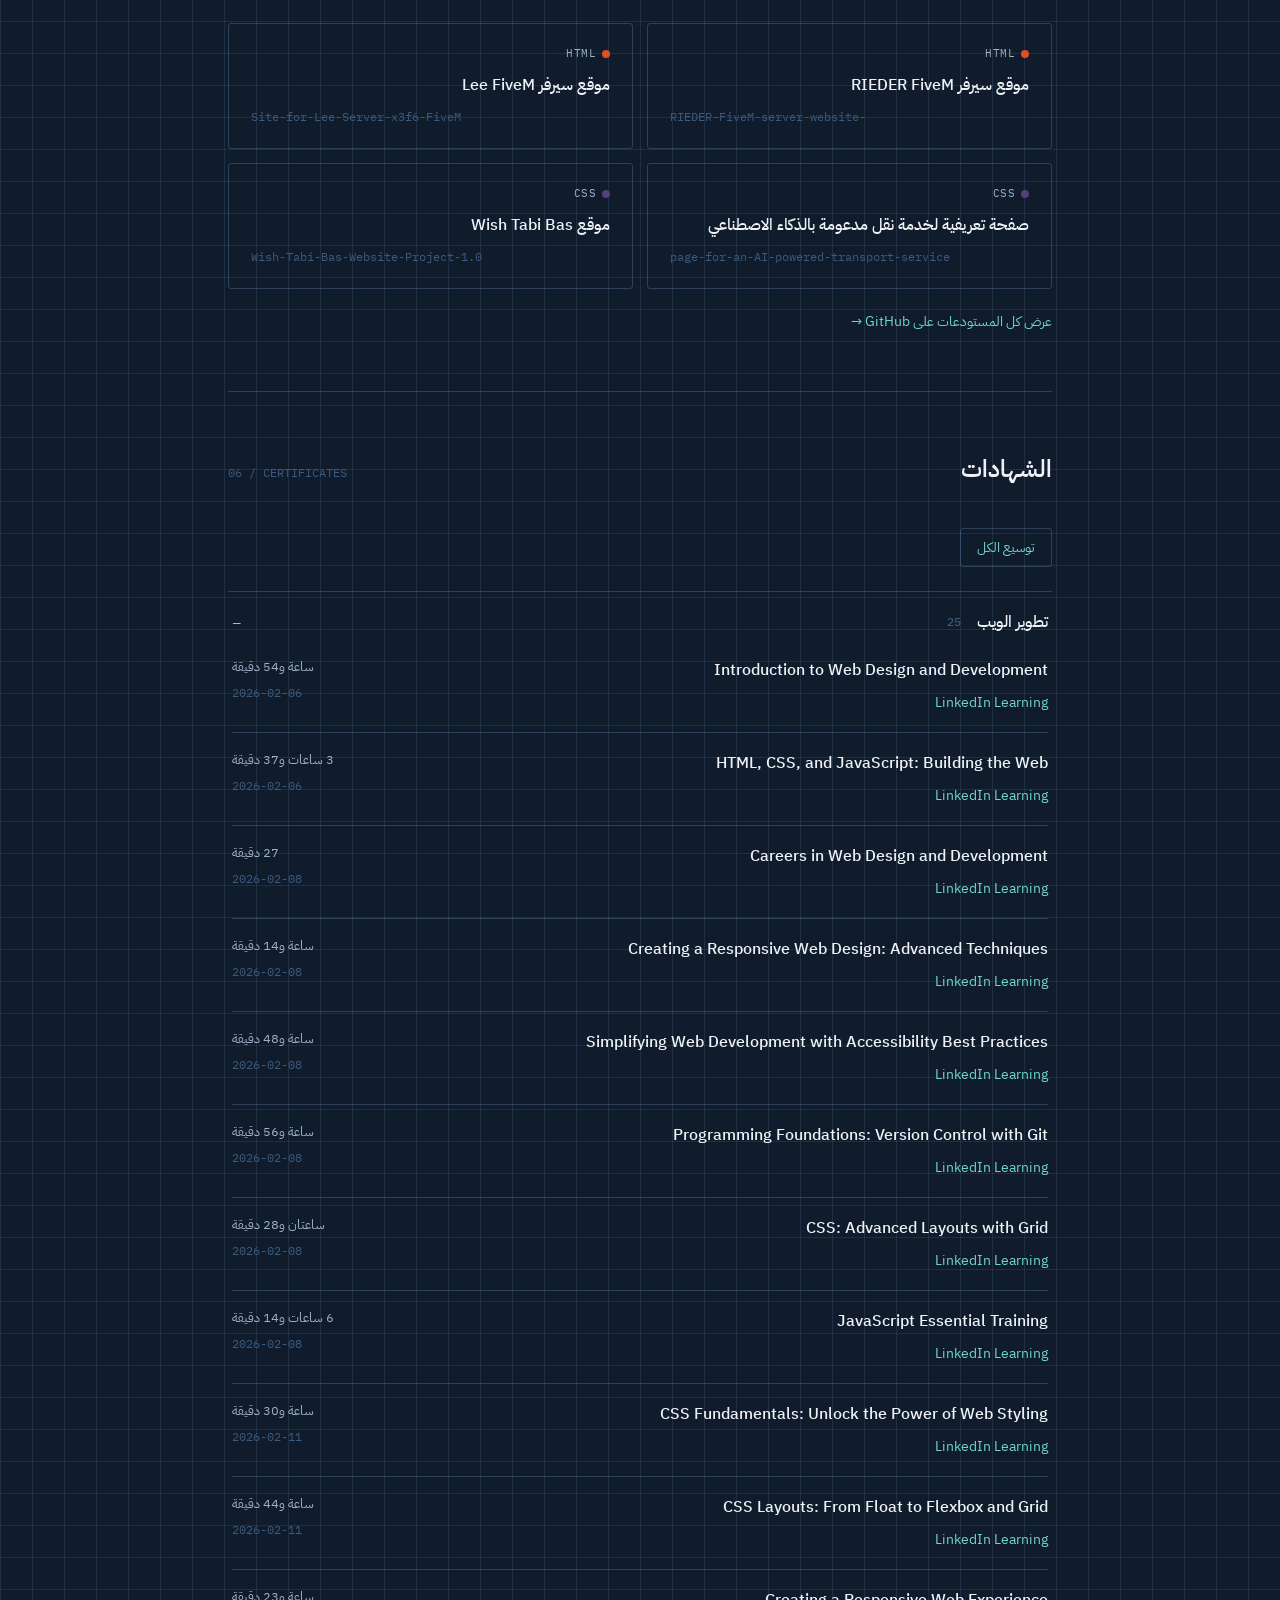
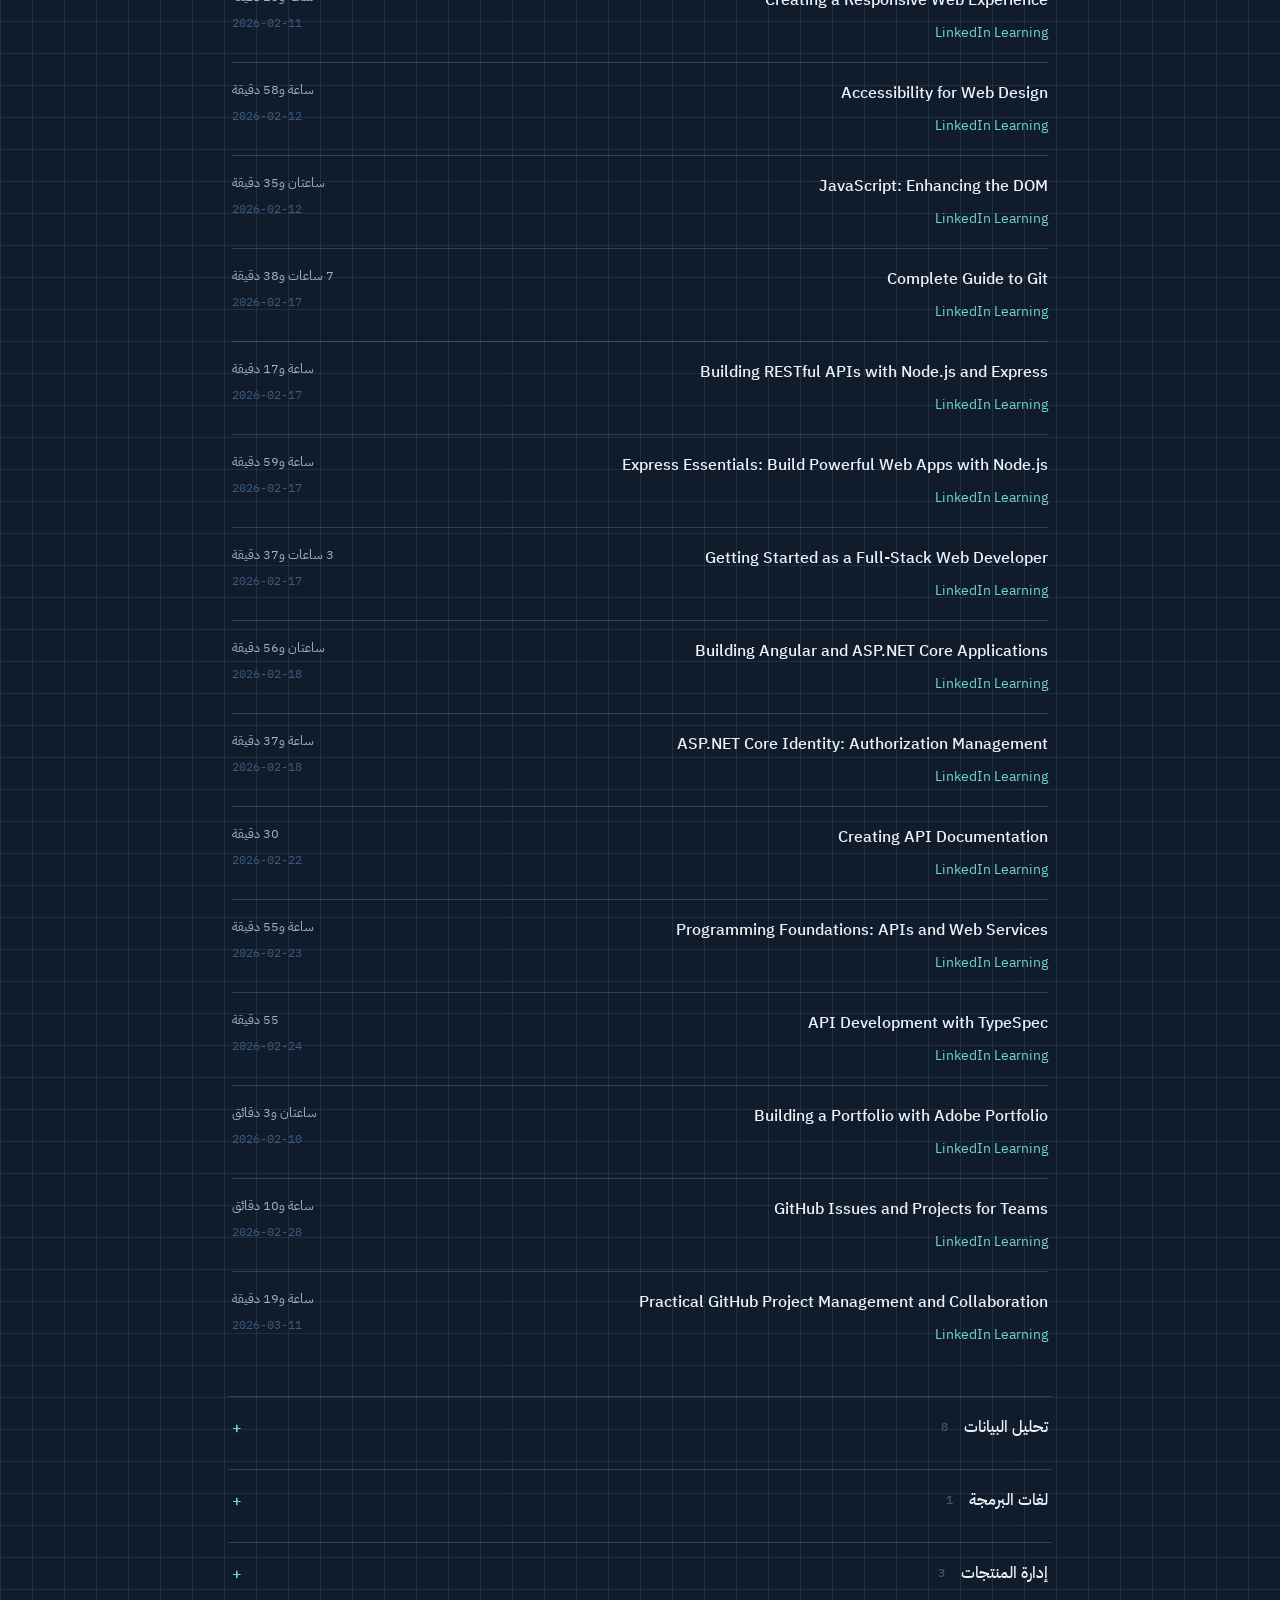
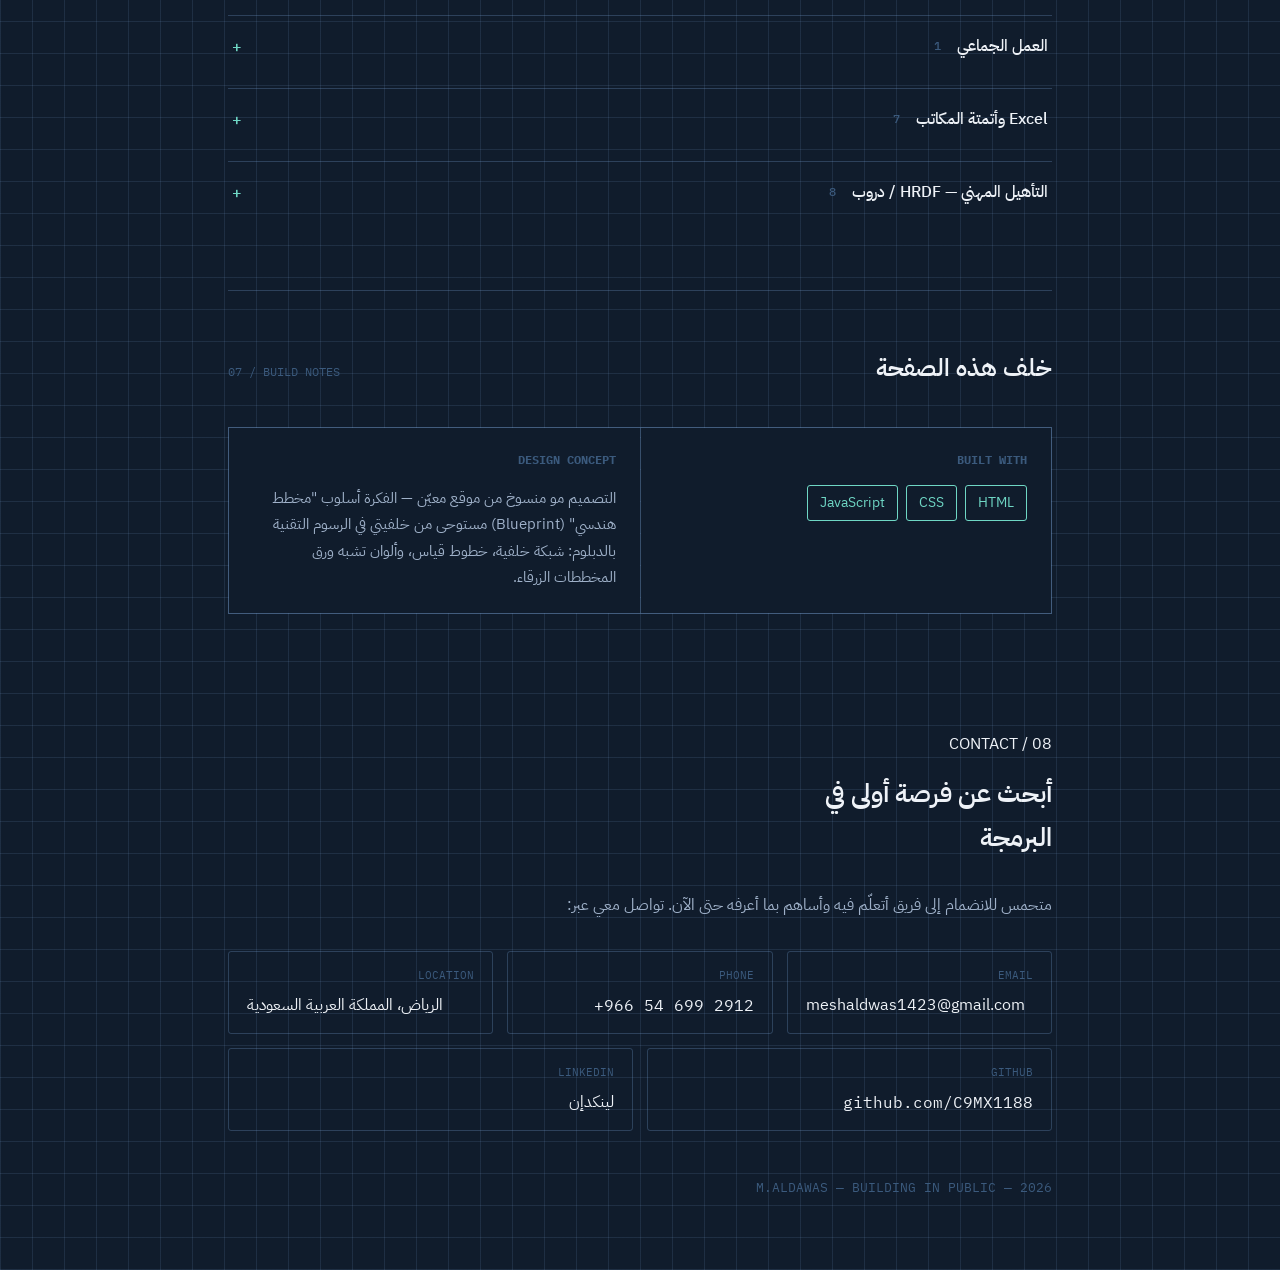
==== commit 805d74de: "Update index.html" ====
--- a/index.html
+++ b/index.html
@@ -12,7 +12,8 @@
 <meta property="og:type" content="profile">
 <meta property="og:title" content="مشعل الدواس — مبرمج مبتدئ">
 <meta property="og:description" content="مبرمج مبتدئ من الرياض يبني أساسه في تطوير الويب — المسار، المهارات، المشاريع، وأكثر من 50 شهادة تدريبية.">
-<meta property="og:image" content="og-image.png">
+<meta property="og:url" content="https://c9mx1188.github.io/Meshalaldawas/">
+<meta property="og:image" content="https://c9mx1188.github.io/Meshalaldawas/og-image.png">
 <meta property="og:image:width" content="1200">
 <meta property="og:image:height" content="630">
 <meta property="og:locale" content="ar_SA">
@@ -20,7 +21,9 @@
 <meta name="twitter:card" content="summary_large_image">
 <meta name="twitter:title" content="مشعل الدواس — مبرمج مبتدئ">
 <meta name="twitter:description" content="مبرمج مبتدئ من الرياض يبني أساسه في تطوير الويب — المسار، المهارات، المشاريع، وأكثر من 50 شهادة تدريبية.">
-<meta name="twitter:image" content="og-image.png">
+<meta name="twitter:image" content="https://c9mx1188.github.io/Meshalaldawas/og-image.png">
+
+<link rel="canonical" href="https://c9mx1188.github.io/Meshalaldawas/">
 
 <link rel="preconnect" href="https://fonts.googleapis.com">
 <link rel="preconnect" href="https://fonts.gstatic.com" crossorigin>
@@ -227,7 +230,7 @@
 
       <a class="project-card" href="https://github.com/C9MX1188/Site-for-Lee-Server-x3f6-FiveM" target="_blank" rel="noopener">
         <span class="project-lang" data-lang="html">HTML</span>
-        <h3 data-en="Site for Lee Server FiveM">موقع سيرفر x3f6 FiveM</h3>
+        <h3 data-en="Site for Lee Server FiveM">موقع سيرفر Lee FiveM</h3>
         <span class="project-repo mono">Site-for-Lee-Server-x3f6-FiveM</span>
       </a>
 
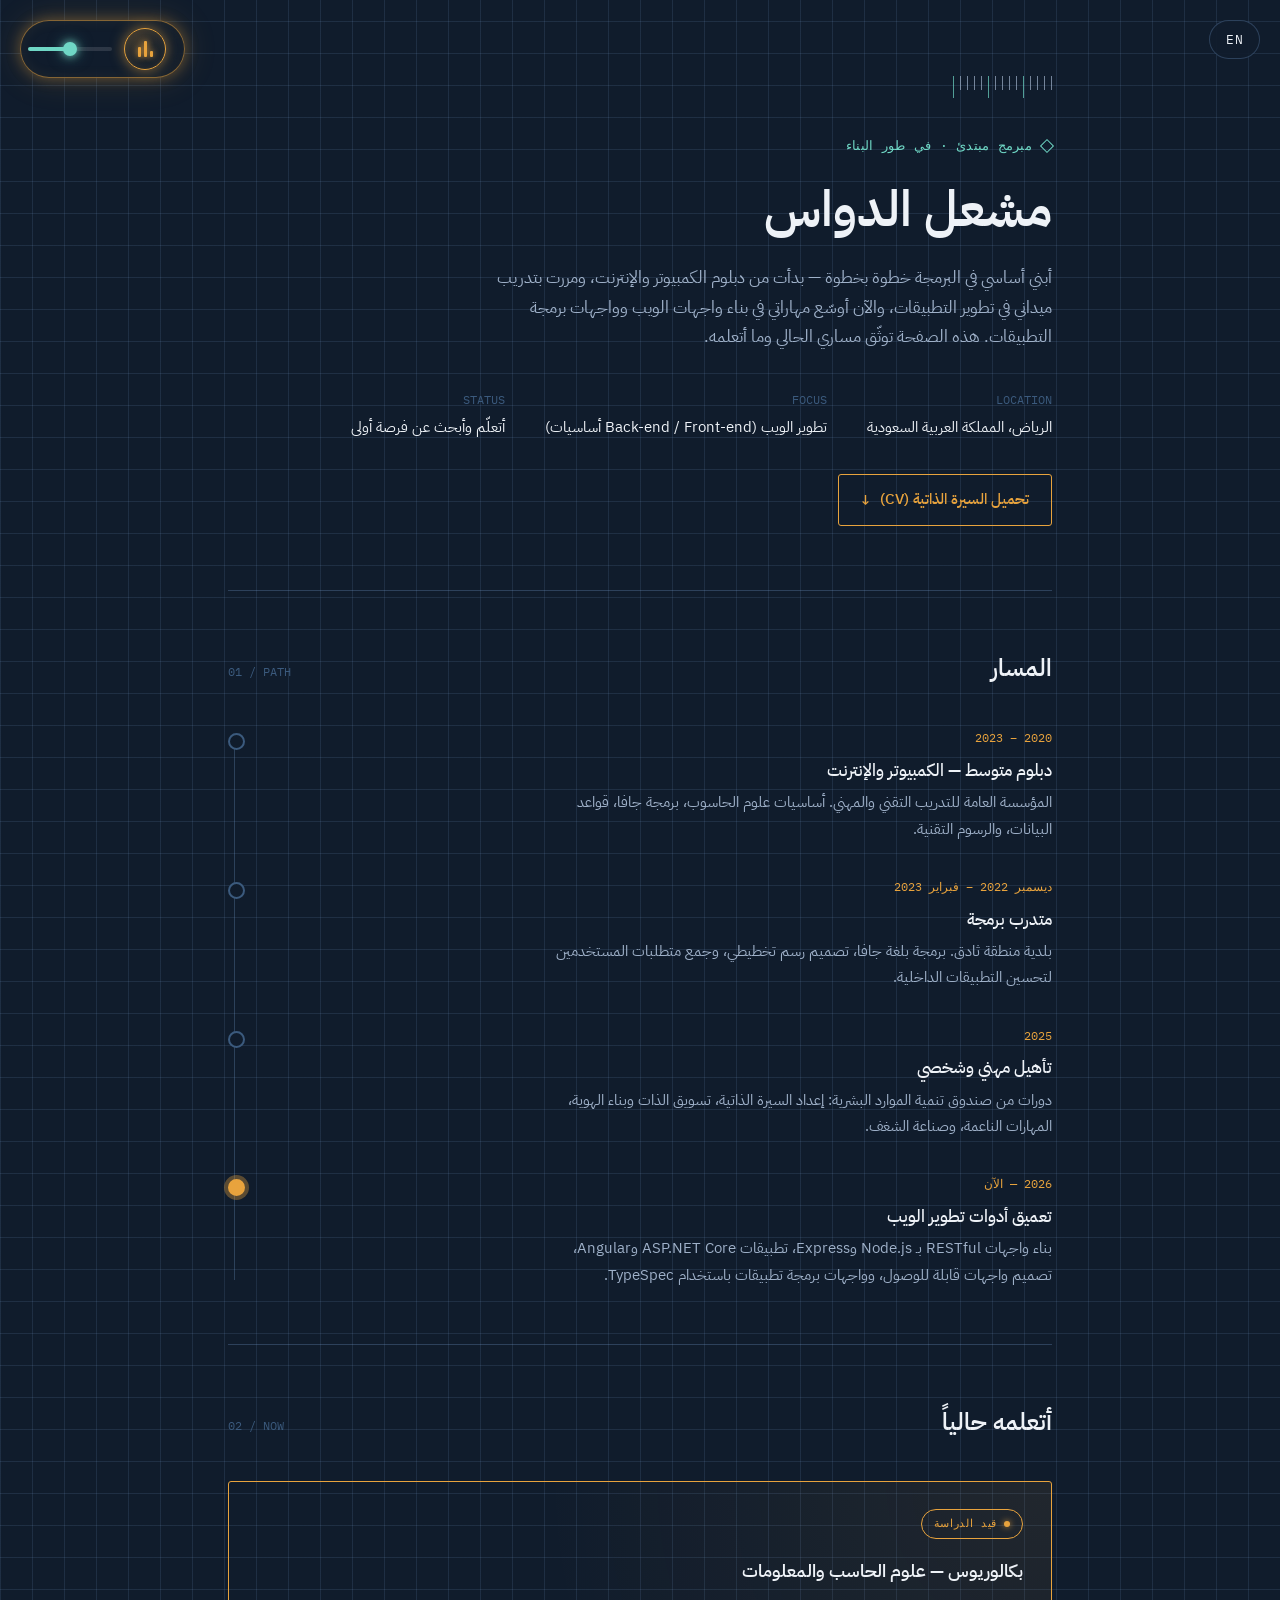
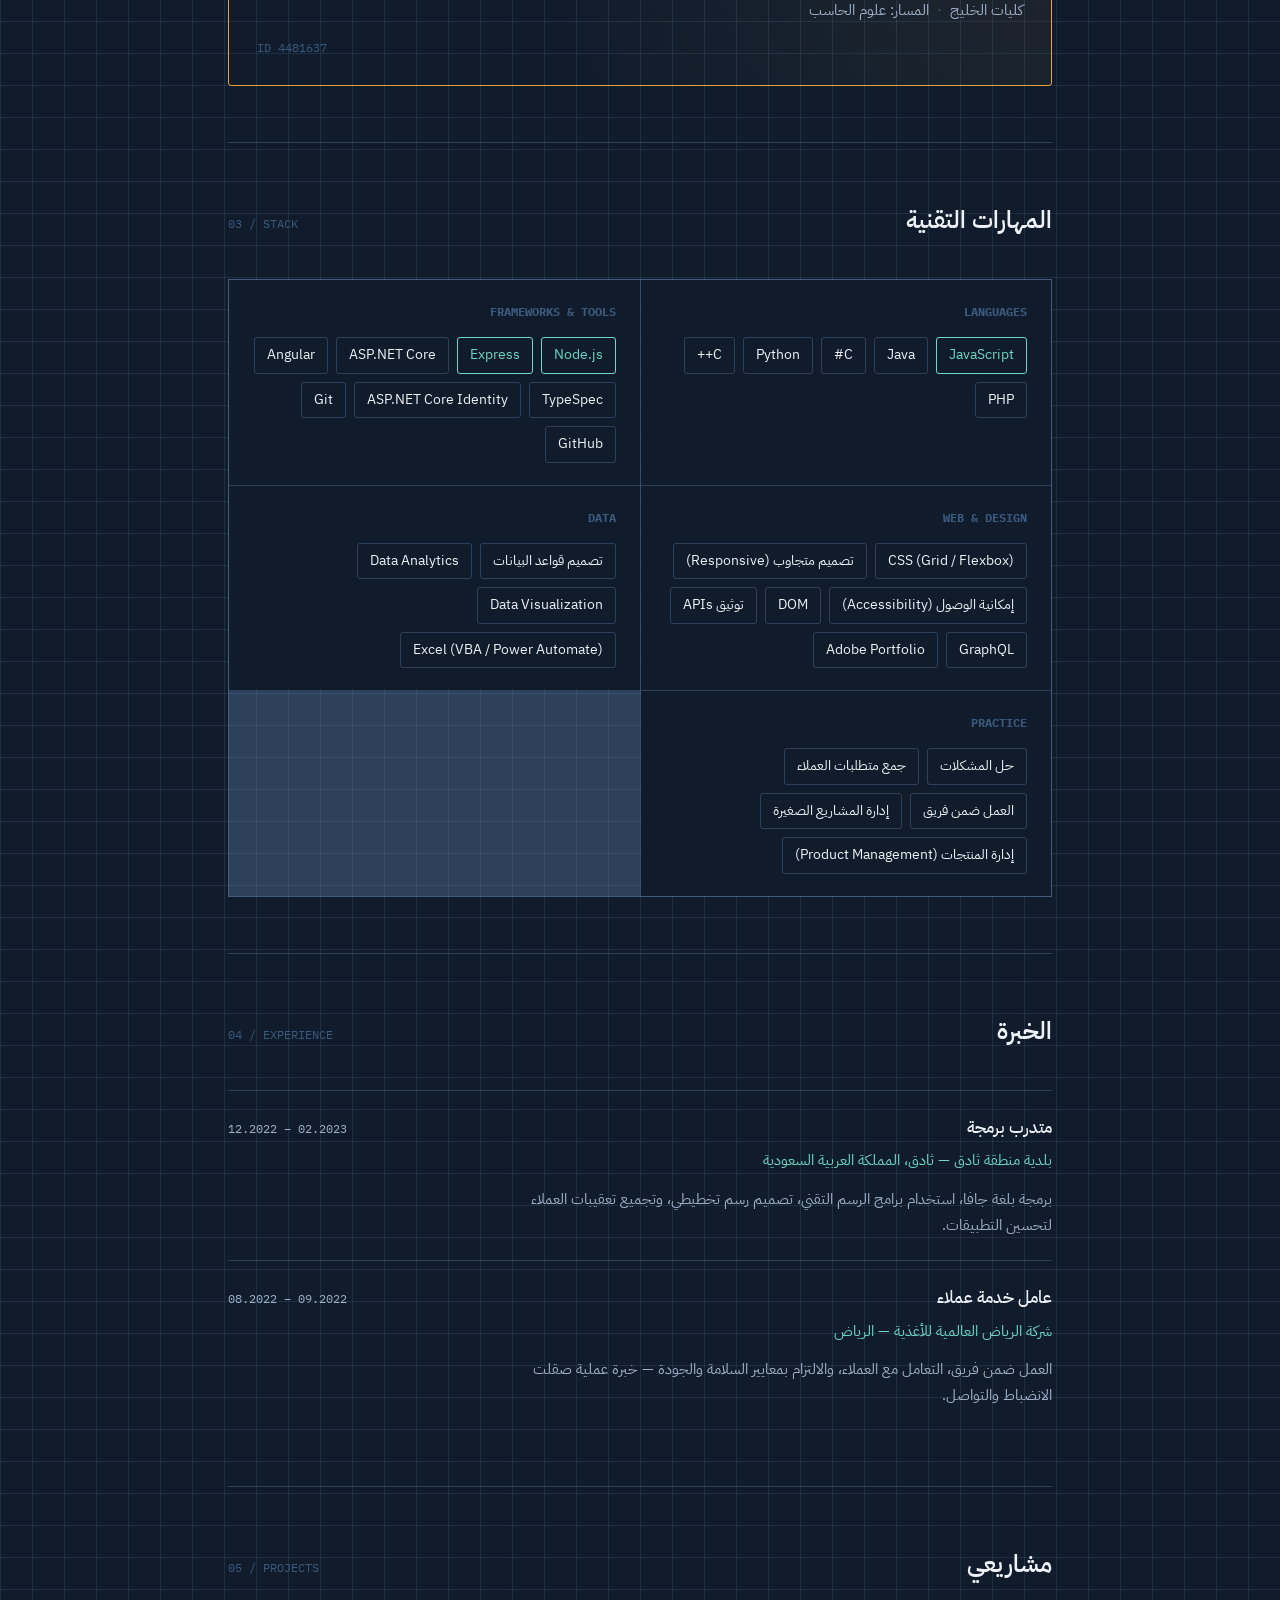
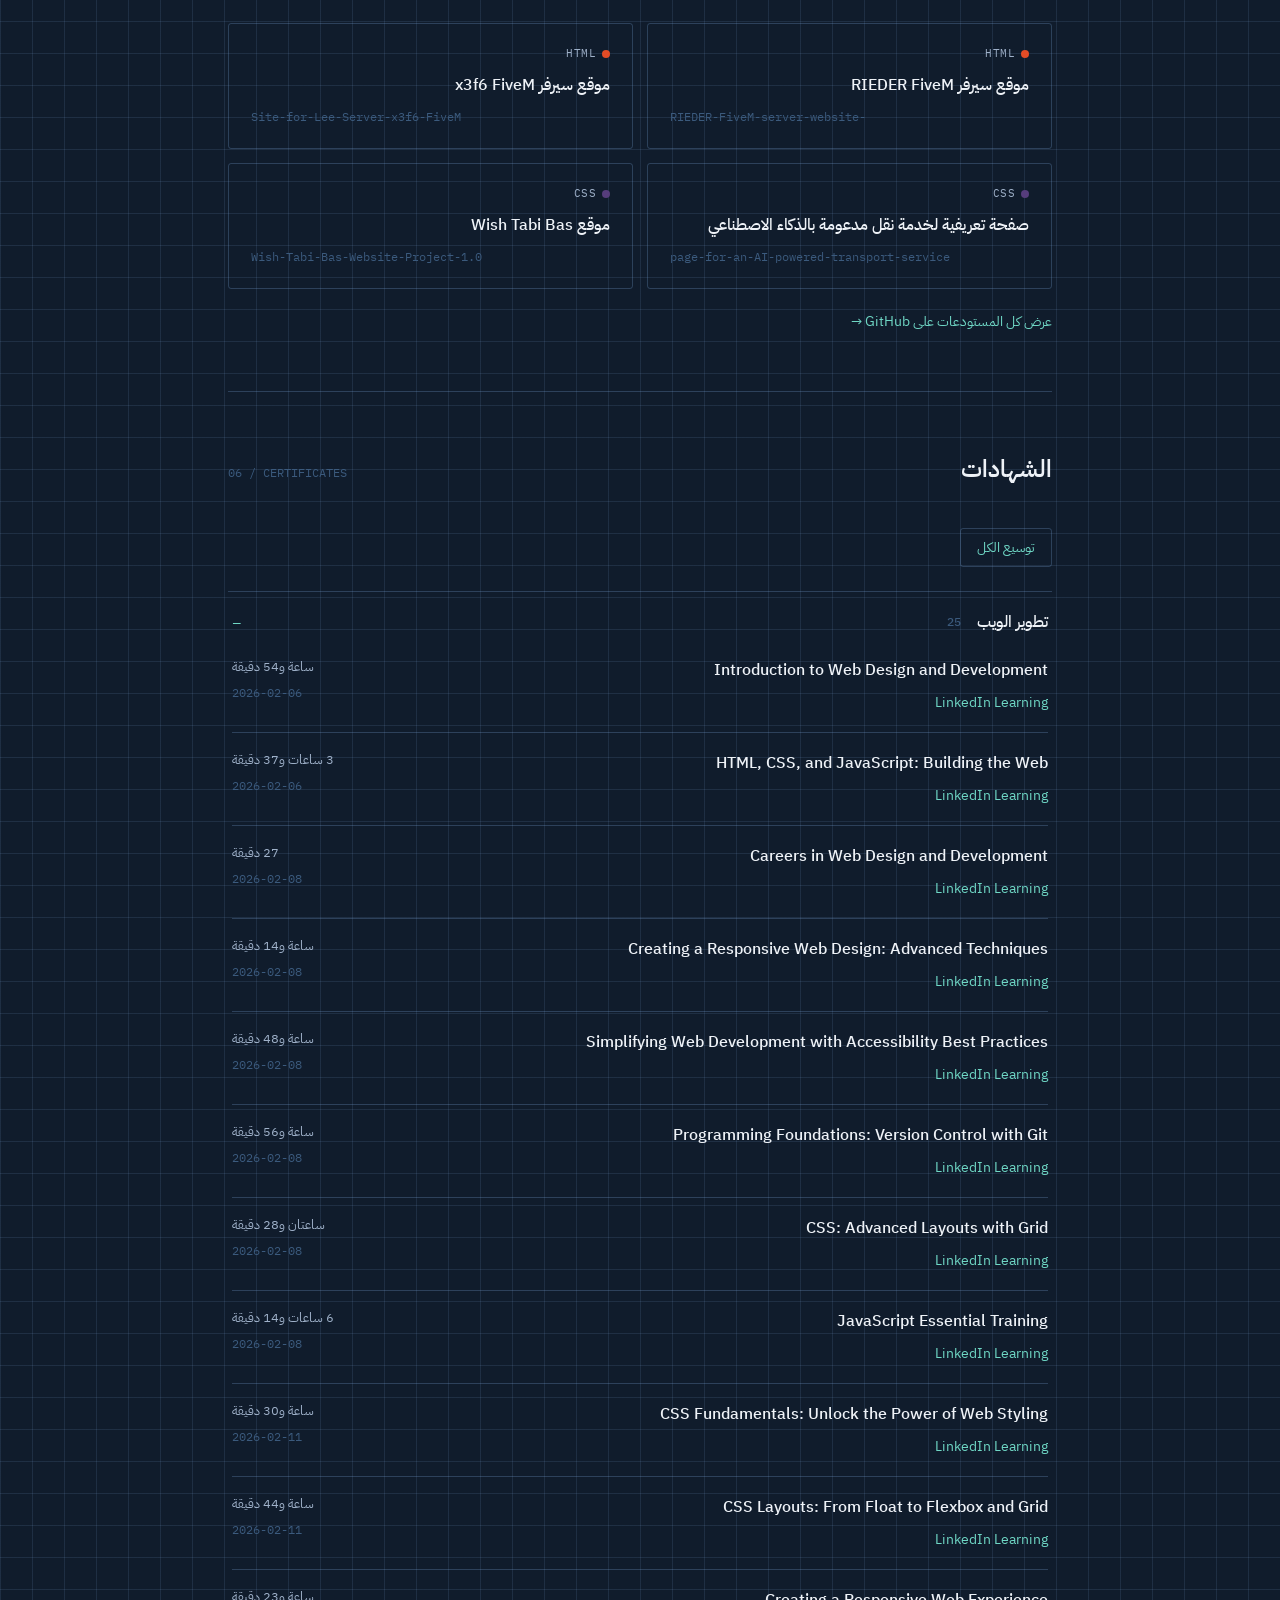
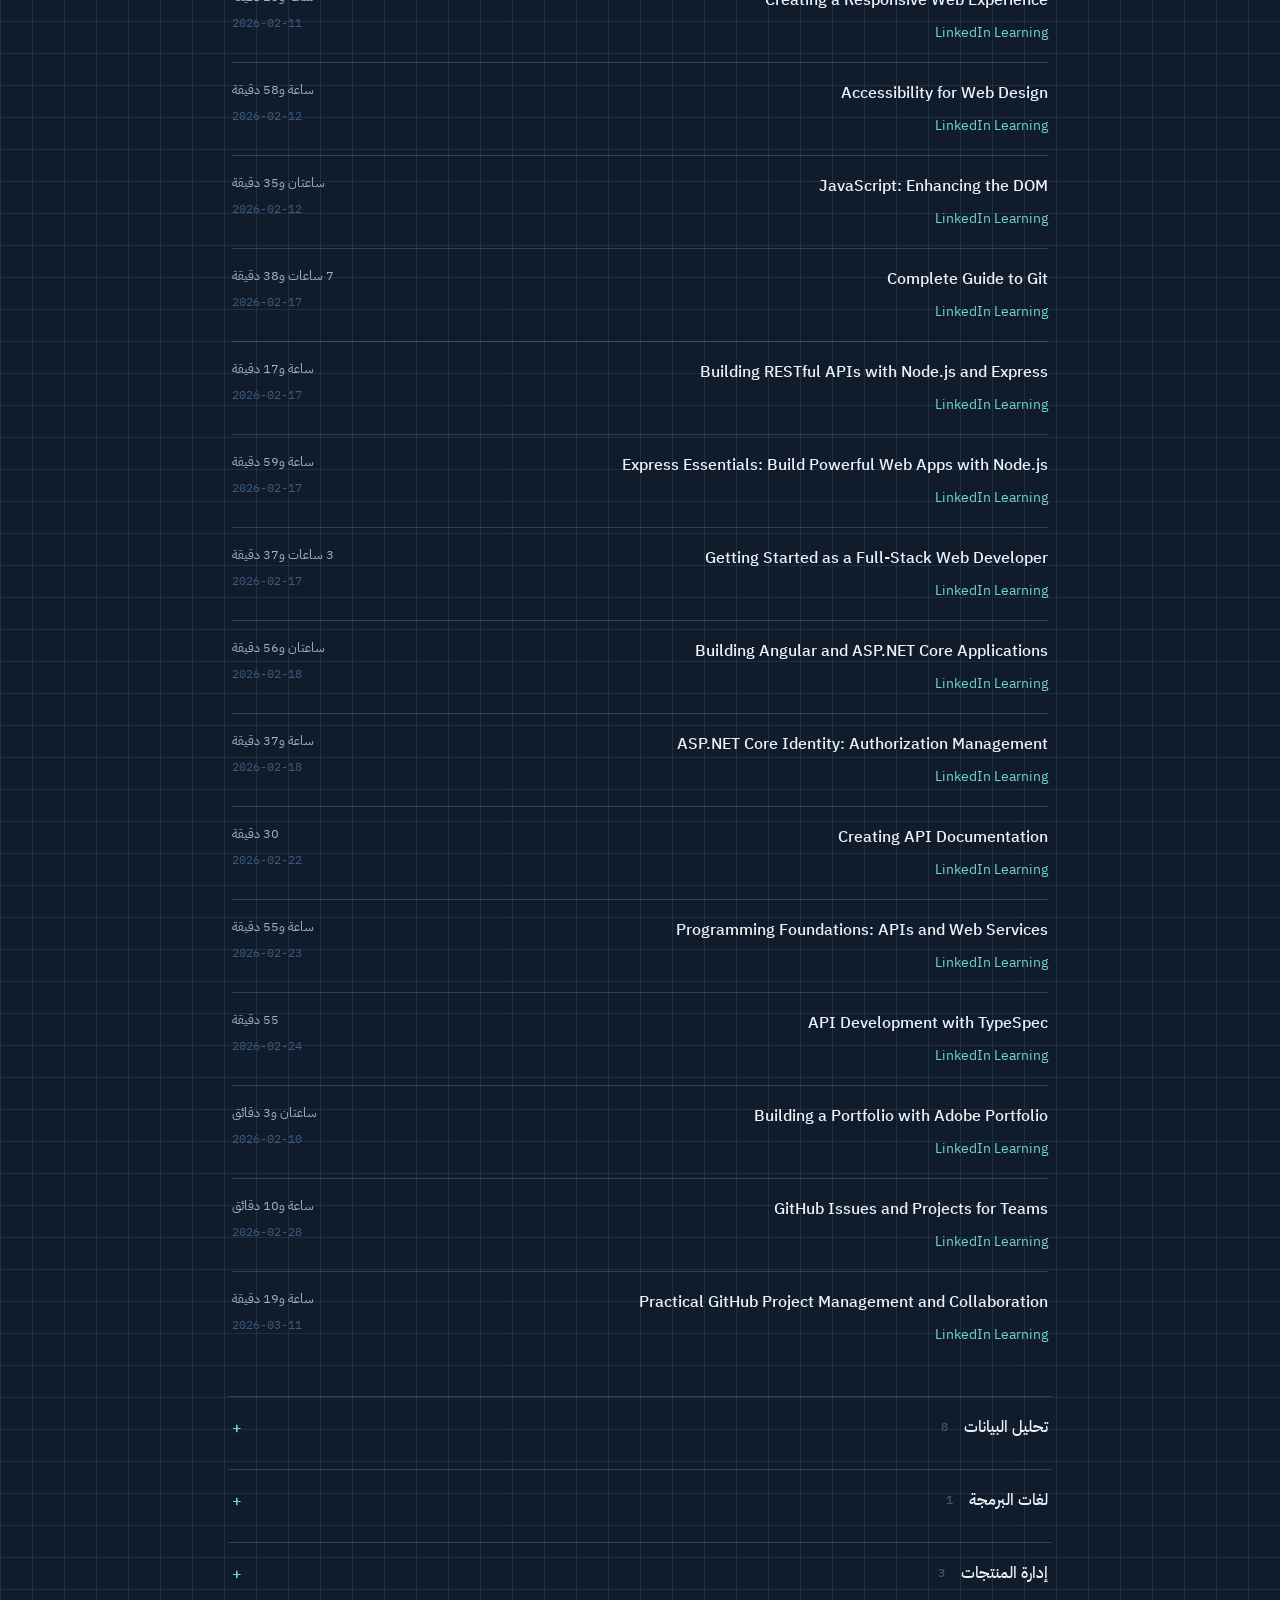
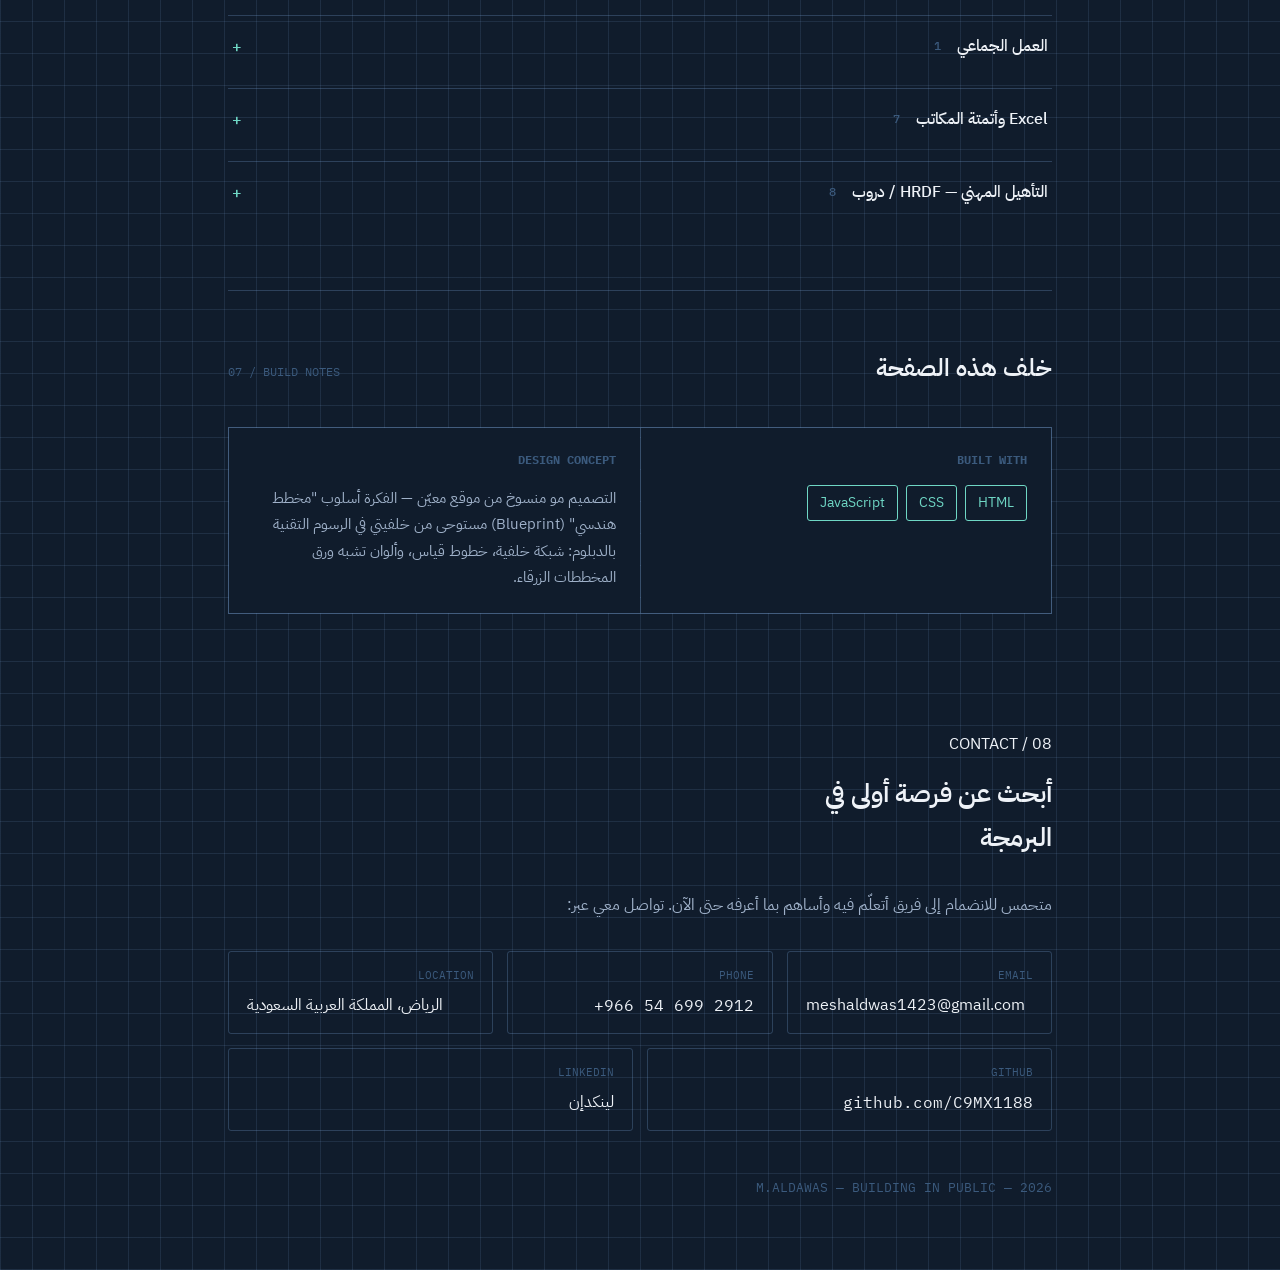
==== commit 96a7d385: "Update index.html" ====
--- a/index.html
+++ b/index.html
@@ -230,7 +230,7 @@
 
       <a class="project-card" href="https://github.com/C9MX1188/Site-for-Lee-Server-x3f6-FiveM" target="_blank" rel="noopener">
         <span class="project-lang" data-lang="html">HTML</span>
-        <h3 data-en="Site for Lee Server FiveM">موقع سيرفر Lee FiveM</h3>
+        <h3 data-en="Site for Lee Server FiveM">موقع سيرفر x3f6 FiveM</h3>
         <span class="project-repo mono">Site-for-Lee-Server-x3f6-FiveM</span>
       </a>
 
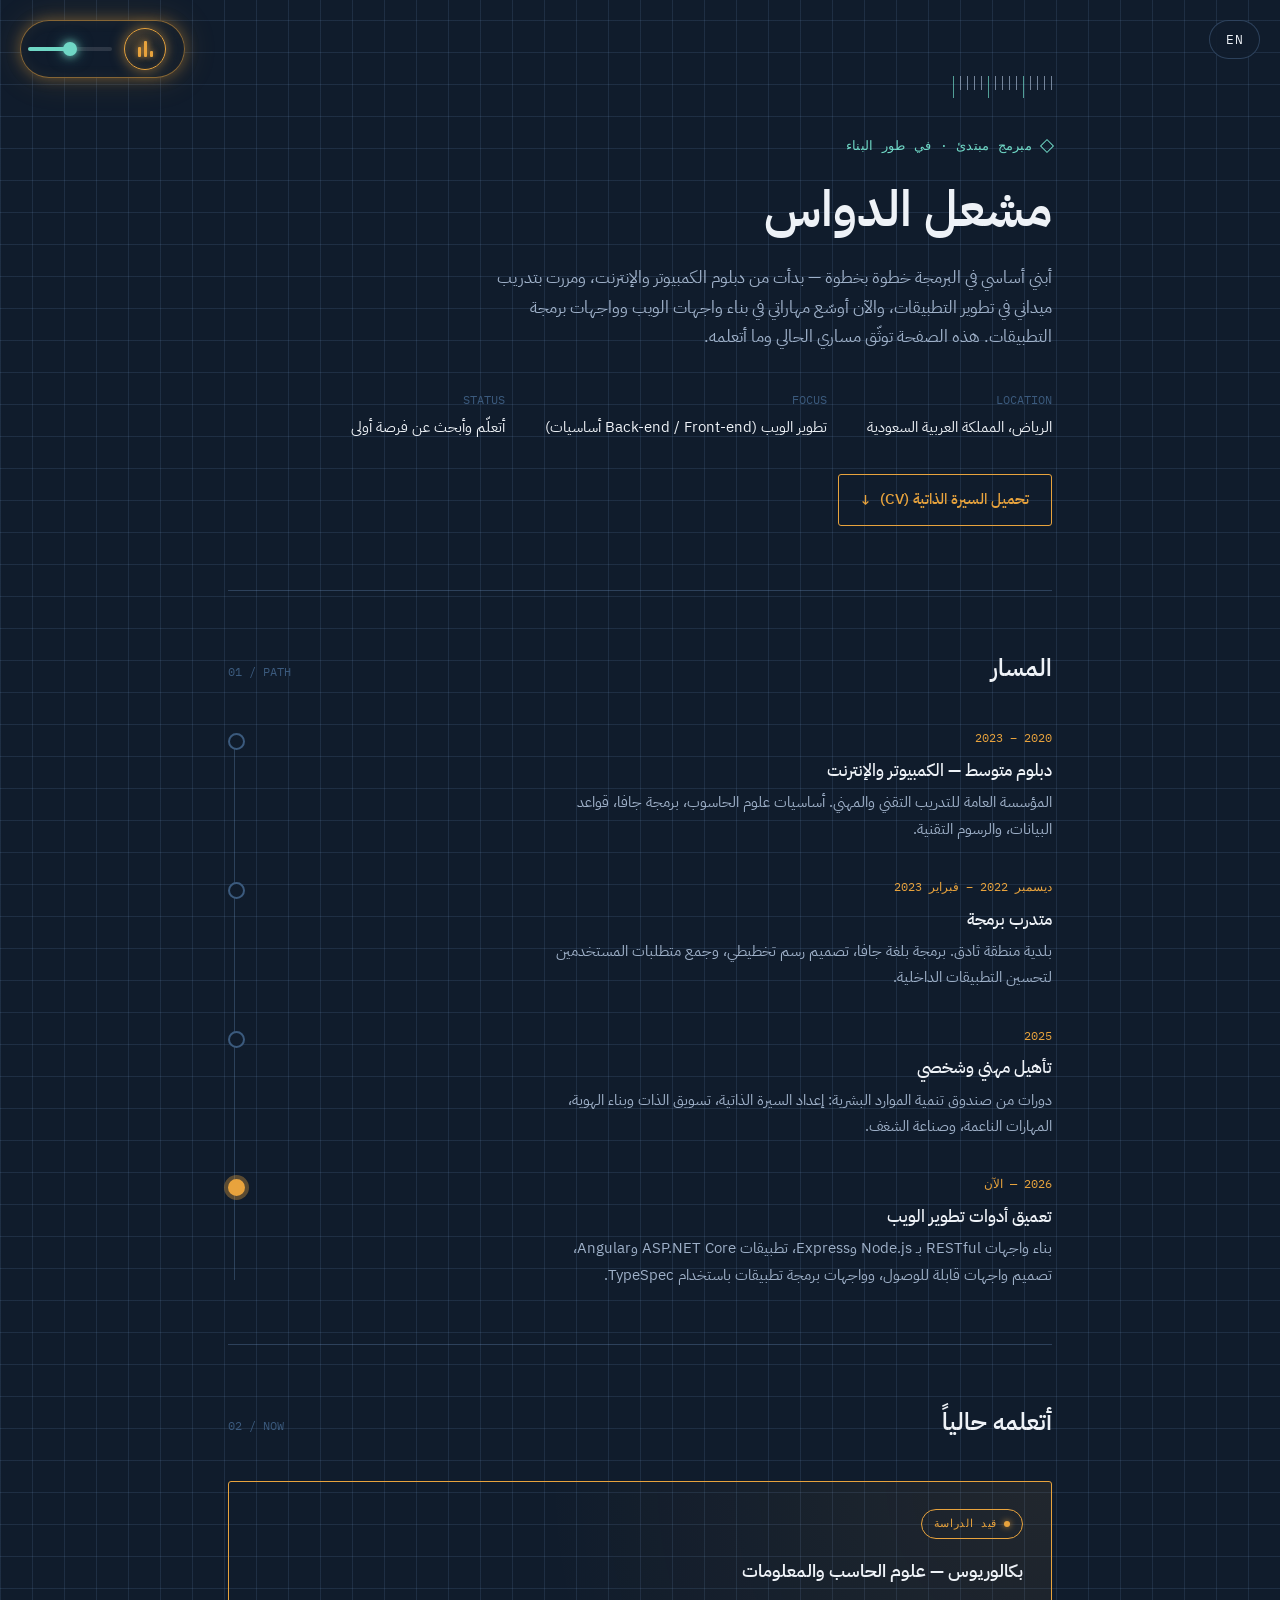
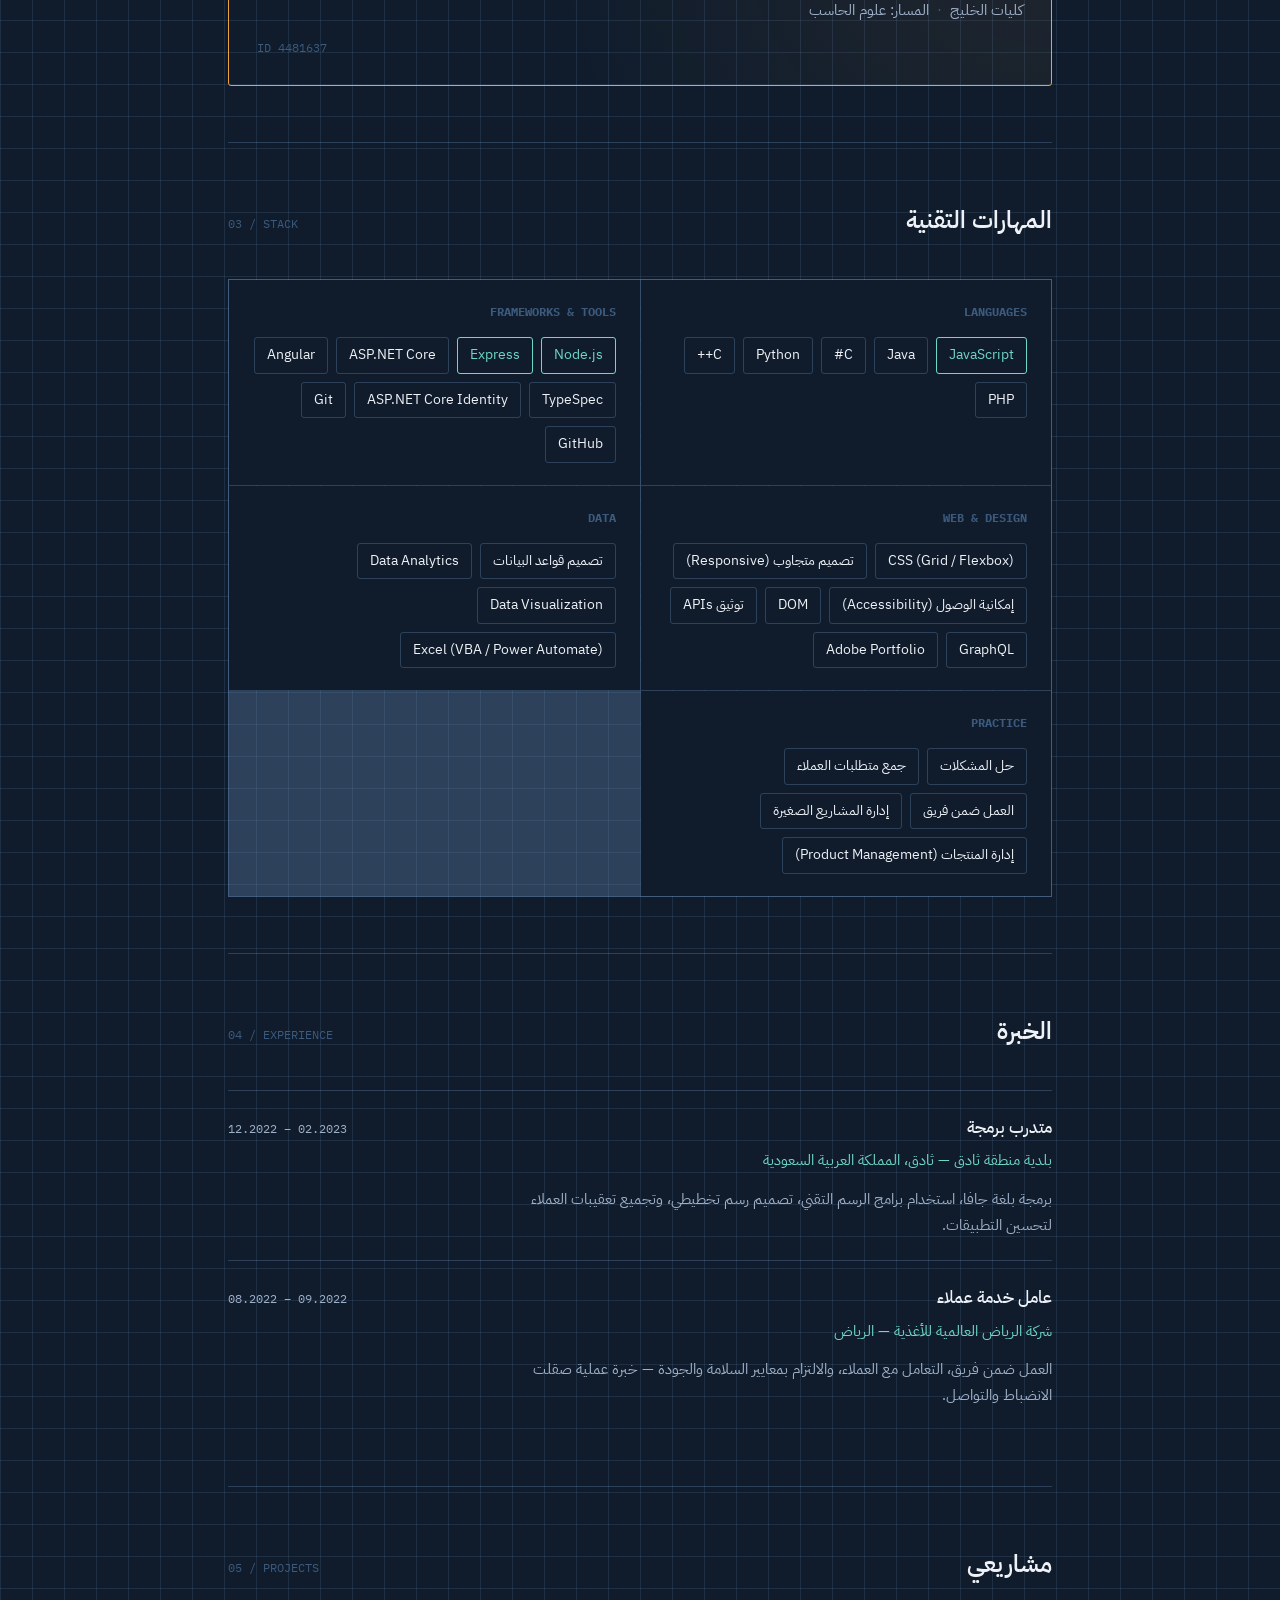
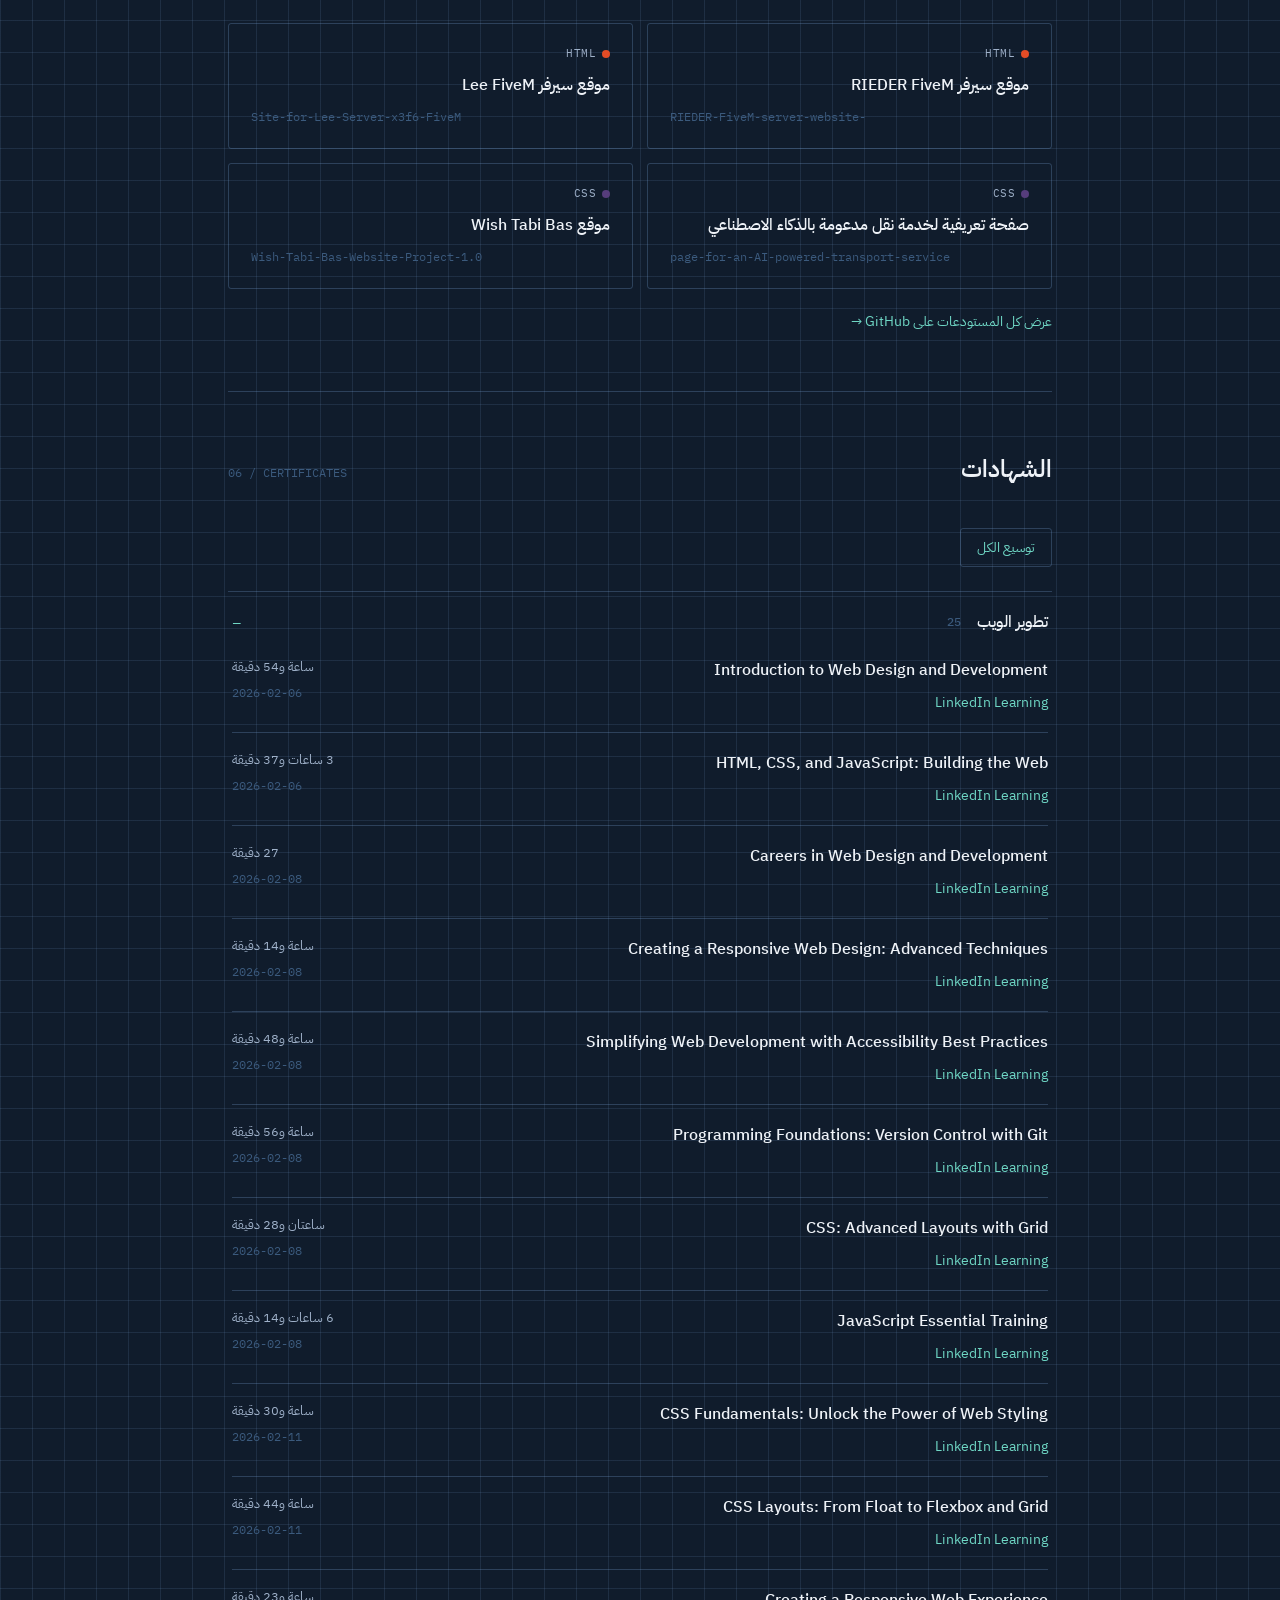
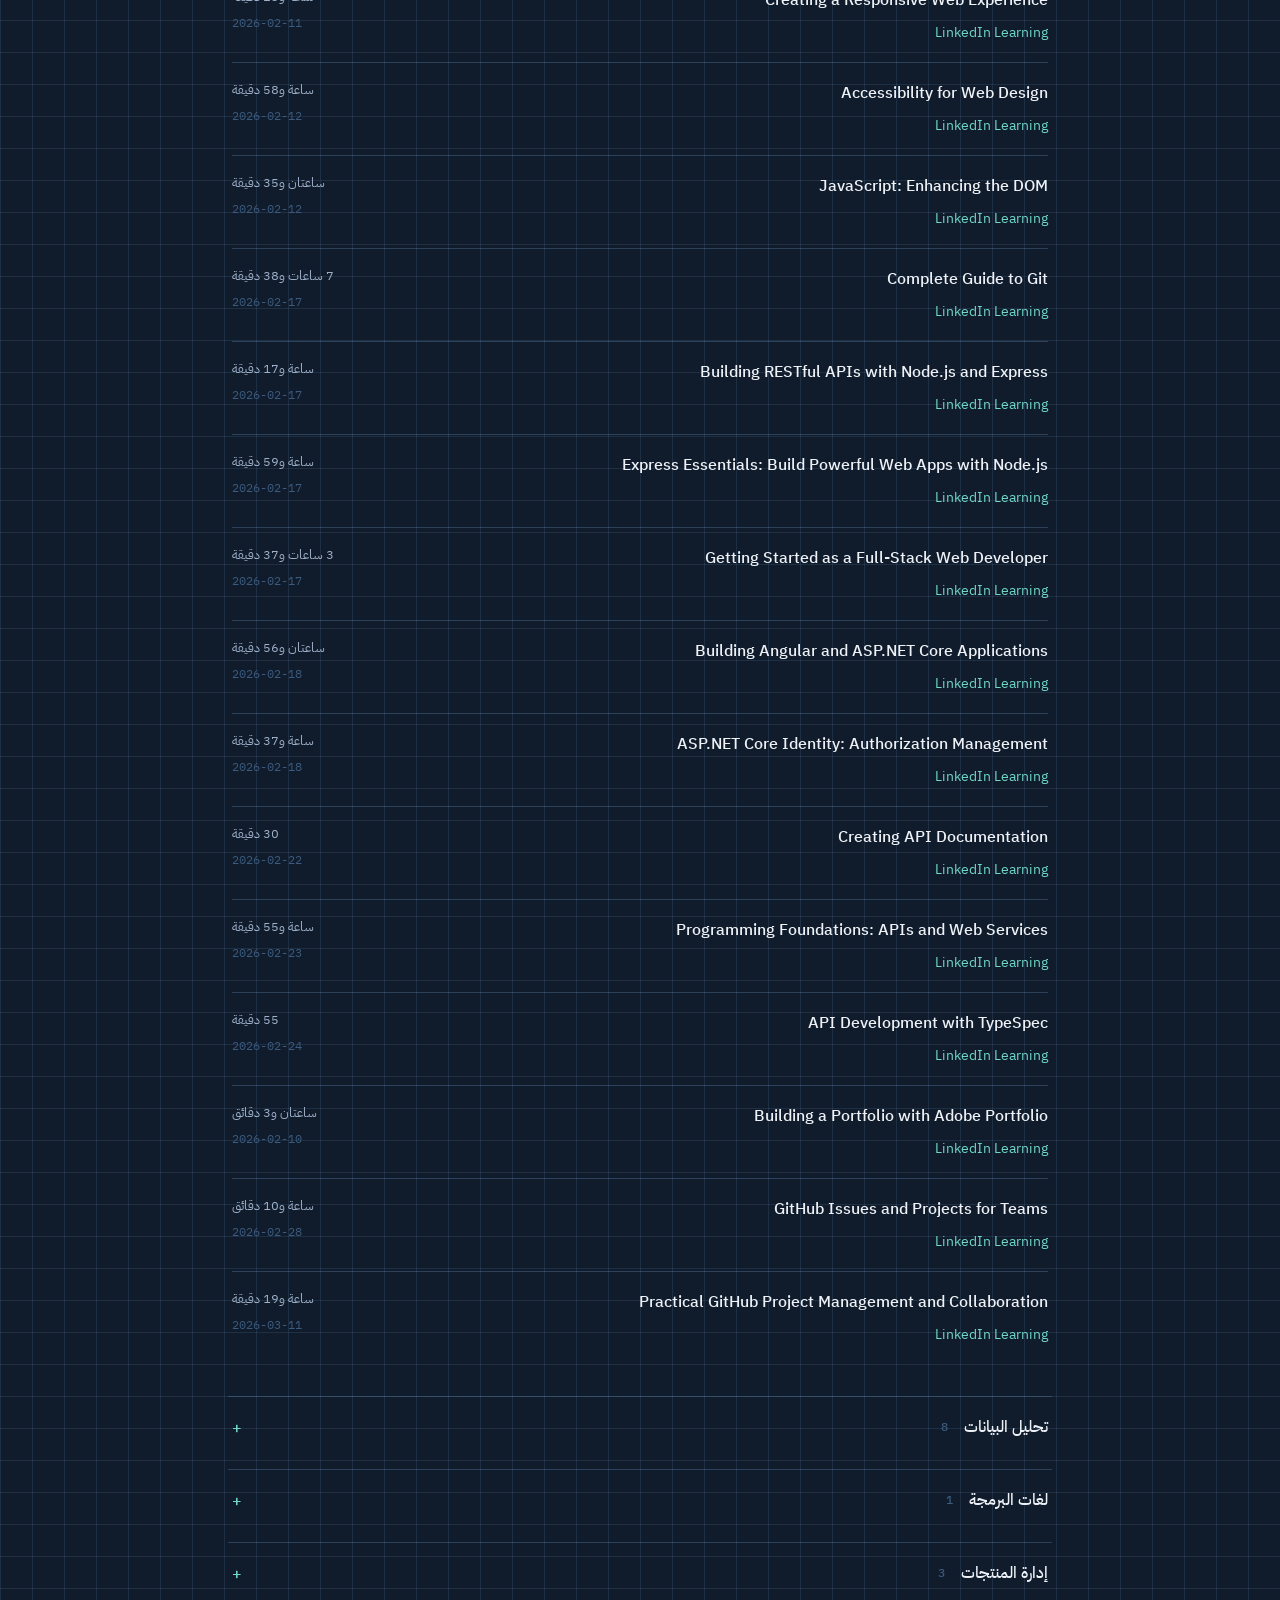
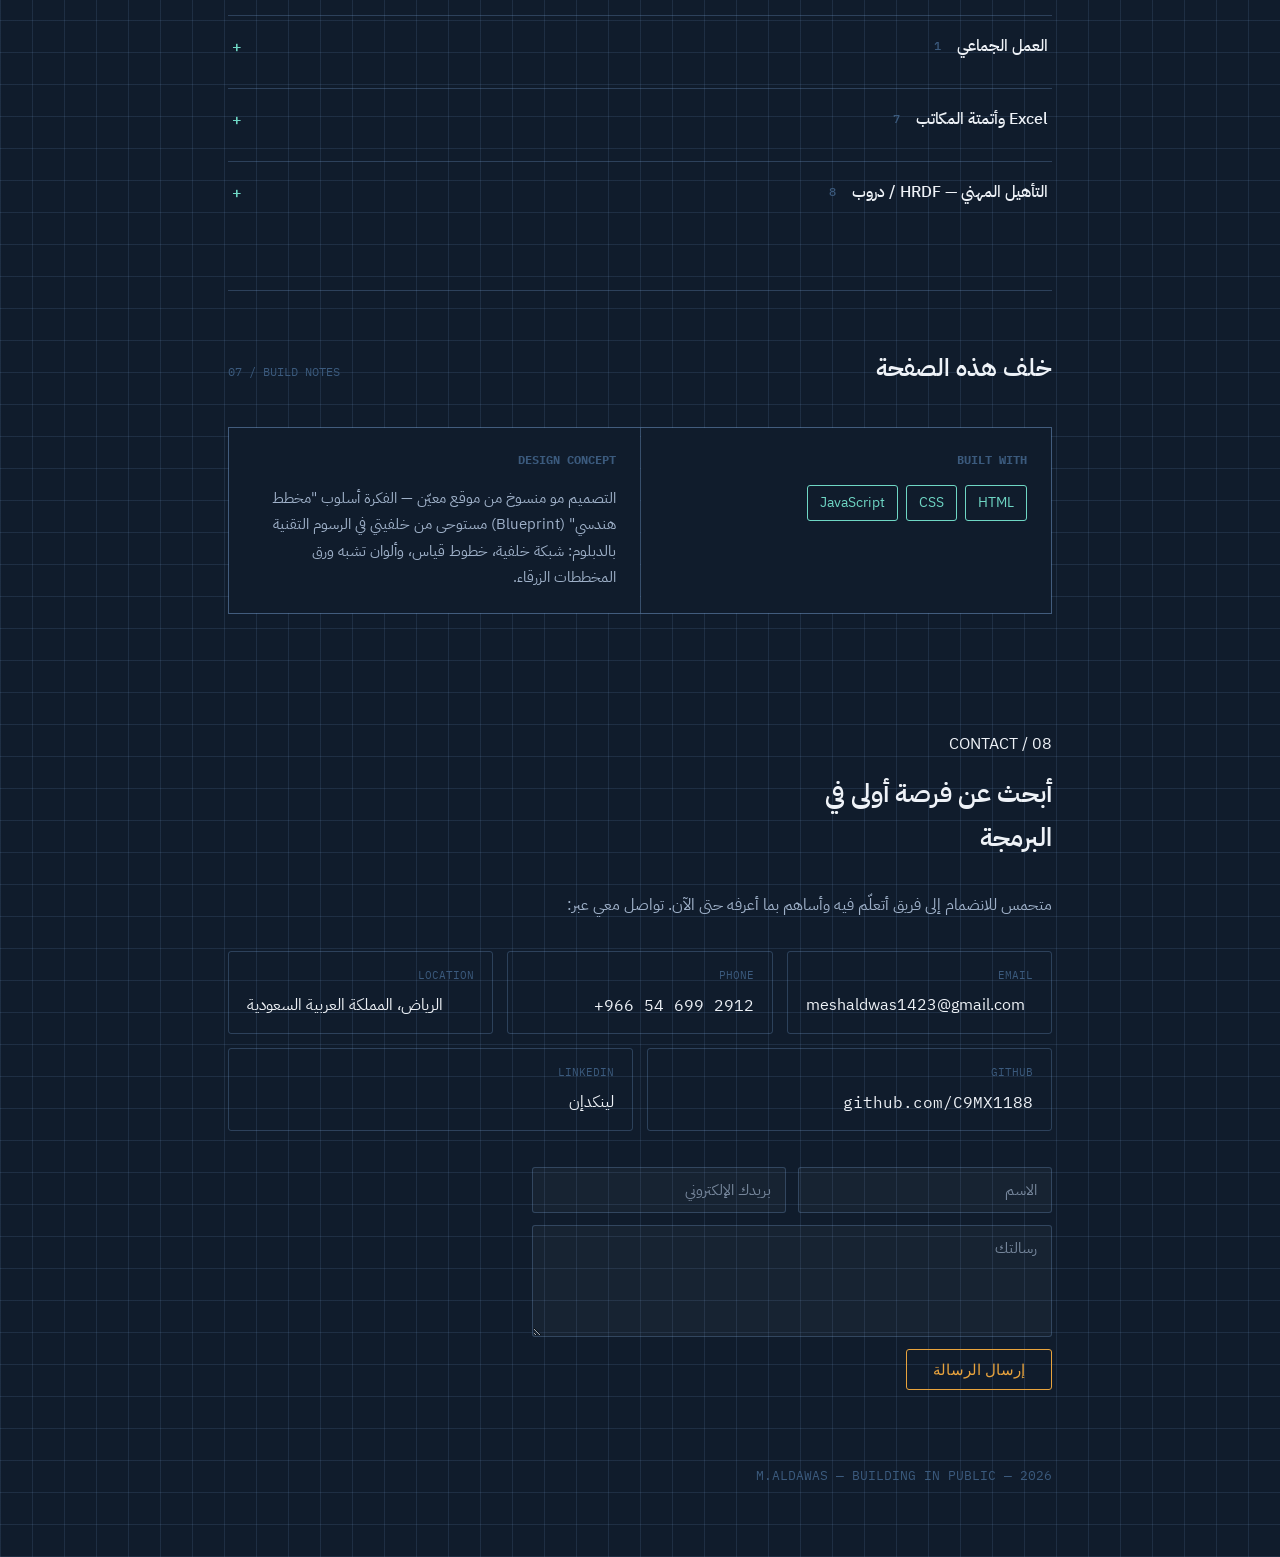
==== commit 42b429c4: "Add files via upload" ====
--- a/index.html
+++ b/index.html
@@ -230,7 +230,7 @@
 
       <a class="project-card" href="https://github.com/C9MX1188/Site-for-Lee-Server-x3f6-FiveM" target="_blank" rel="noopener">
         <span class="project-lang" data-lang="html">HTML</span>
-        <h3 data-en="Site for Lee Server FiveM">موقع سيرفر x3f6 FiveM</h3>
+        <h3 data-en="Site for Lee Server FiveM">موقع سيرفر Lee FiveM</h3>
         <span class="project-repo mono">Site-for-Lee-Server-x3f6-FiveM</span>
       </a>
 
@@ -935,6 +935,18 @@
       </div>
     </div>
 
+    <form id="contact-form" class="contact-form" action="https://formspree.io/f/xeaqwybo" method="POST">
+      <div class="form-row">
+        <input type="text" name="name" placeholder="الاسم" data-en-placeholder="Name" required>
+        <input type="email" name="email" placeholder="بريدك الإلكتروني" data-en-placeholder="Your email" required>
+      </div>
+      <textarea name="message" rows="4" placeholder="رسالتك" data-en-placeholder="Your message" required></textarea>
+      <button type="submit" class="form-submit">
+        <span data-en="Send Message">إرسال الرسالة</span>
+      </button>
+      <p class="form-status" role="status" aria-live="polite"></p>
+    </form>
+
     <p class="foot-note">M.ALDAWAS — BUILDING IN PUBLIC — 2026</p>
   </footer>
 
--- a/style.css
+++ b/style.css
@@ -688,6 +688,64 @@
 .contact-item .v{ color:var(--paper); font-size:0.98rem; direction:ltr; text-align:end; display:block; }
 .contact-item.email .v, .contact-item.loc .v{ direction:rtl; text-align:end; }
 
+.contact-form{
+  margin-top: 36px;
+  max-width: 520px;
+  display:flex;
+  flex-direction:column;
+  gap: 12px;
+}
+.form-row{
+  display:flex;
+  gap: 12px;
+}
+.contact-form input,
+.contact-form textarea{
+  width:100%;
+  background: rgba(255,255,255,0.03);
+  border: 1px solid var(--grid-strong);
+  border-radius: var(--radius);
+  padding: 11px 14px;
+  color: var(--paper);
+  font-family:'IBM Plex Sans Arabic', sans-serif;
+  font-size:0.92rem;
+  resize: vertical;
+  transition: border-color .2s ease;
+}
+.contact-form input:focus,
+.contact-form textarea:focus{
+  outline:none;
+  border-color: var(--teal);
+}
+.contact-form input::placeholder,
+.contact-form textarea::placeholder{ color: var(--paper-dim); opacity:0.7; }
+
+.form-submit{
+  align-self:flex-start;
+  padding: 11px 26px;
+  background: transparent;
+  border: 1px solid var(--amber);
+  border-radius: var(--radius);
+  color: var(--amber);
+  font-size:0.92rem;
+  font-weight:500;
+  cursor:pointer;
+  transition: background .2s ease, color .2s ease;
+}
+.form-submit:hover{ background: var(--amber); color: var(--ink); }
+.form-submit:disabled{ opacity:0.5; cursor:not-allowed; }
+
+.form-status{
+  font-size:0.86rem;
+  min-height: 1.2em;
+}
+.form-status.success{ color: var(--teal); }
+.form-status.error{ color: #e0685c; }
+
+@media (max-width:640px){
+  .form-row{ flex-direction:column; }
+}
+
 .foot-note{
   margin-top:46px;
   color: var(--line);
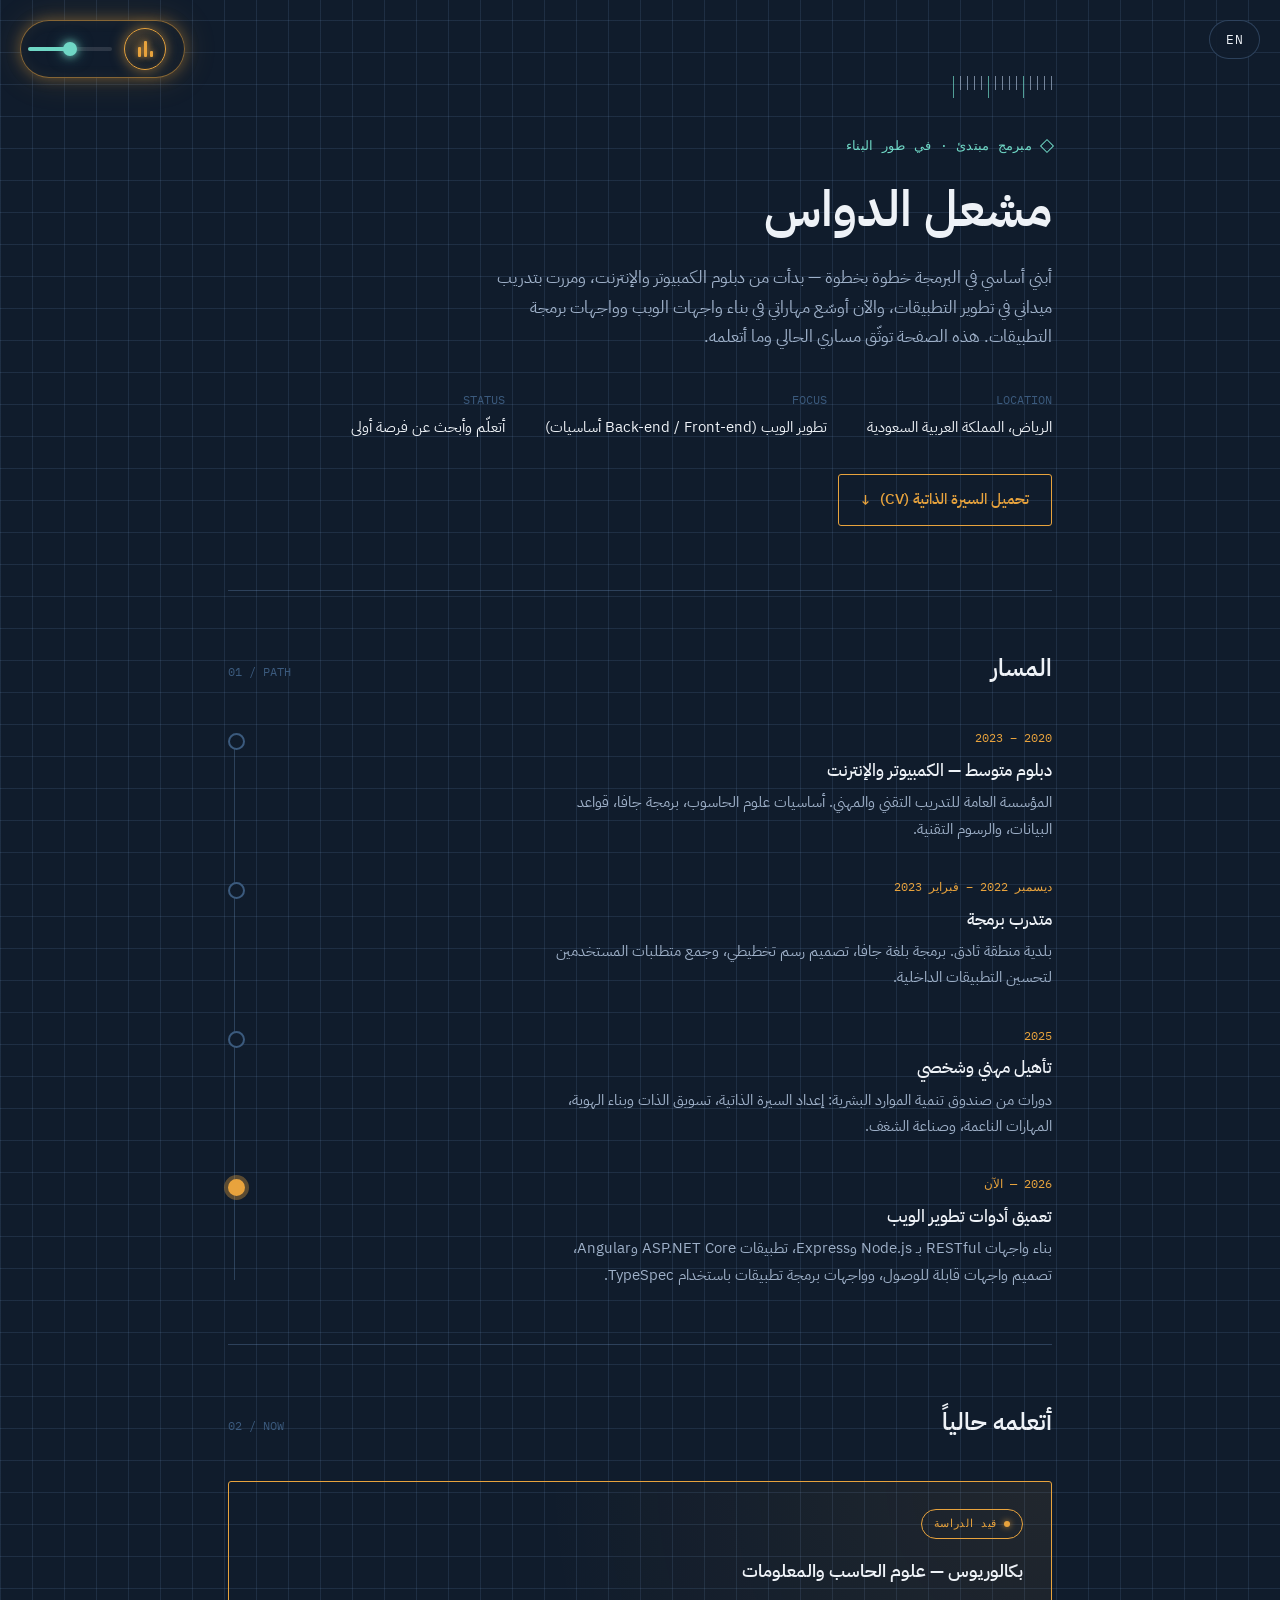
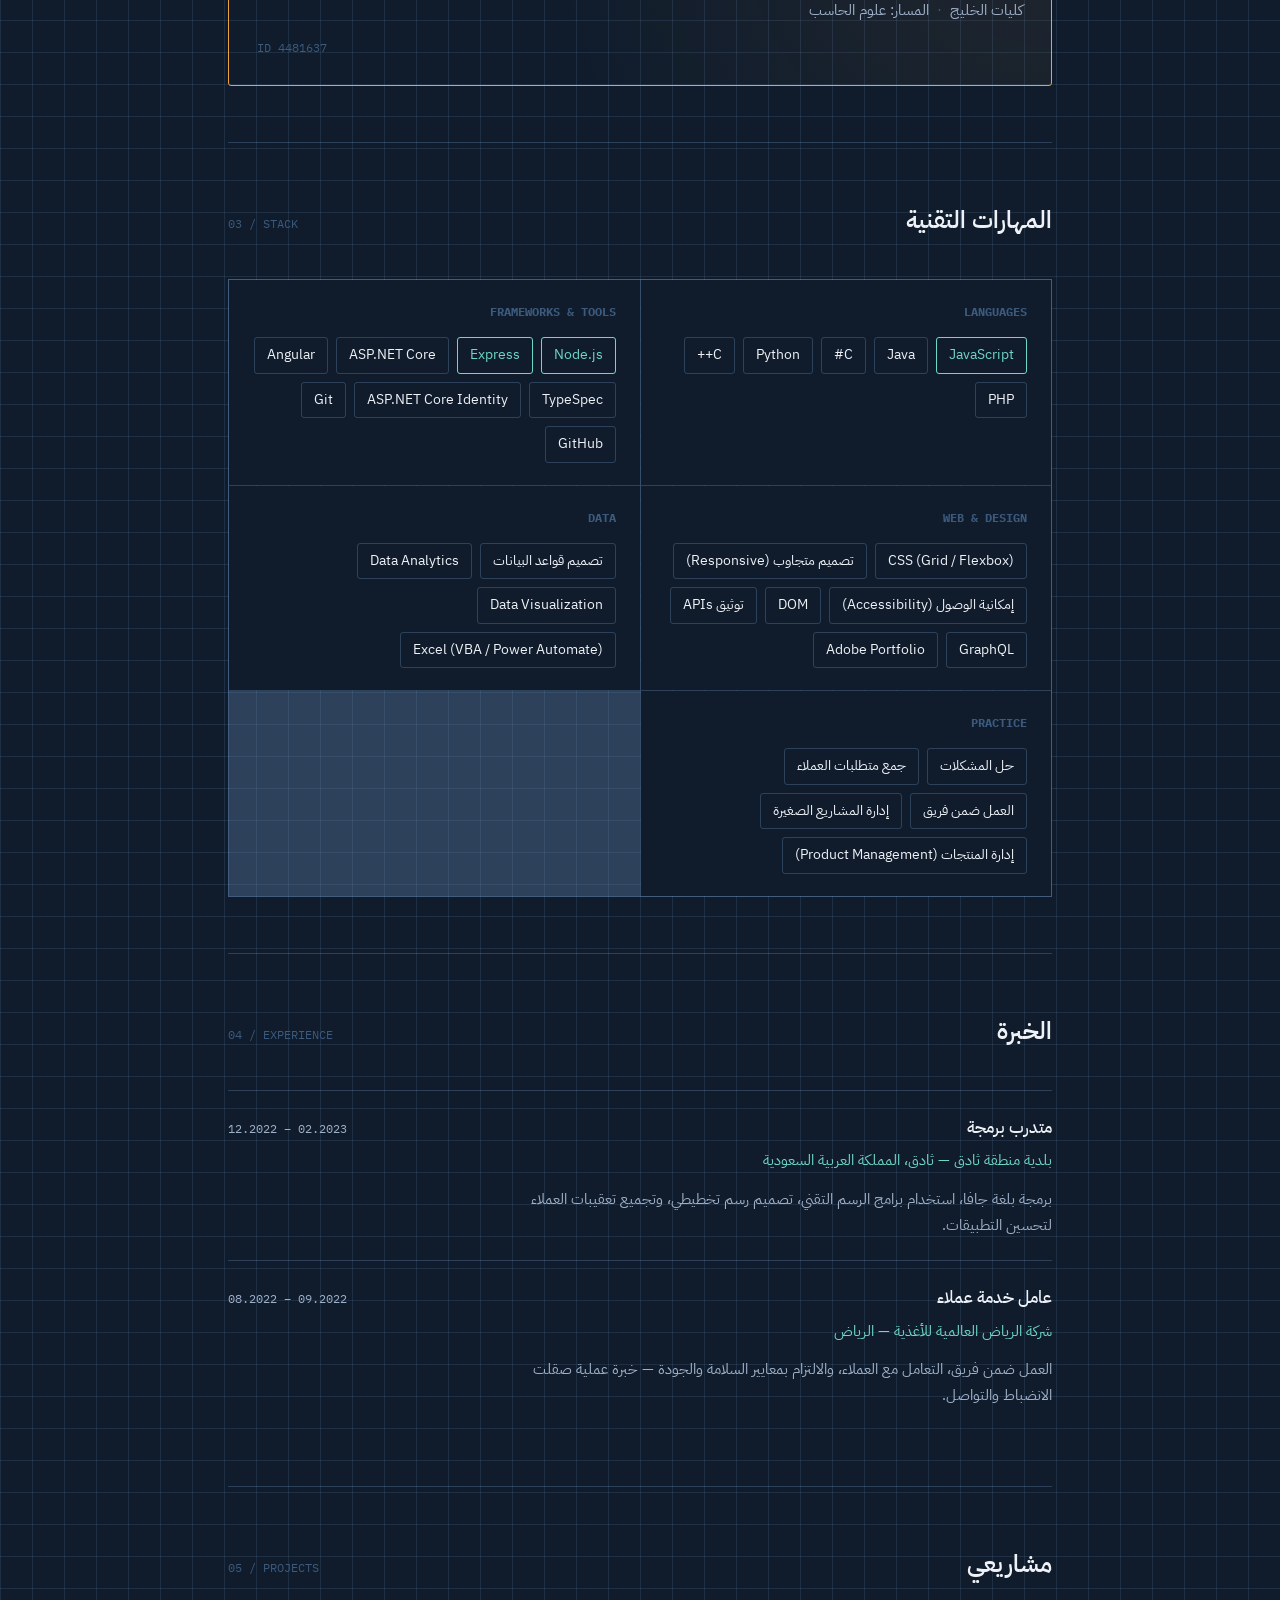
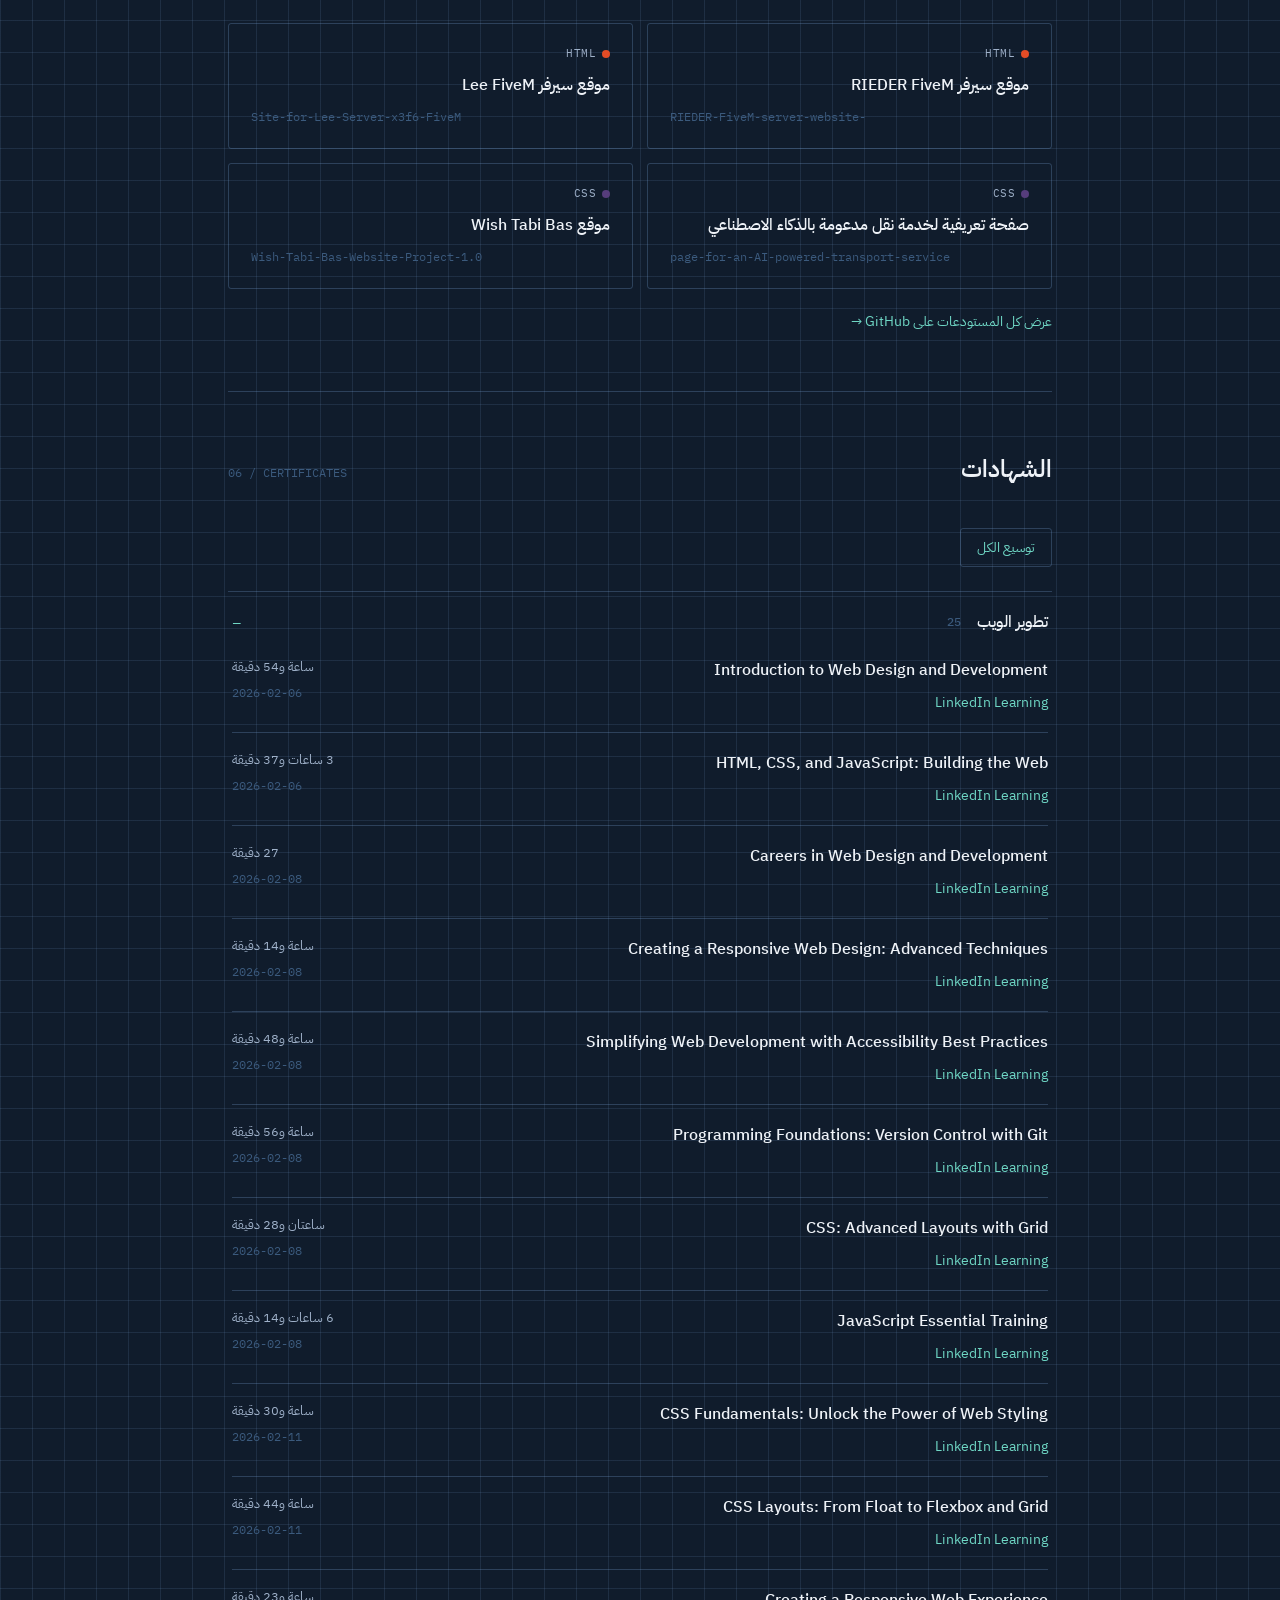
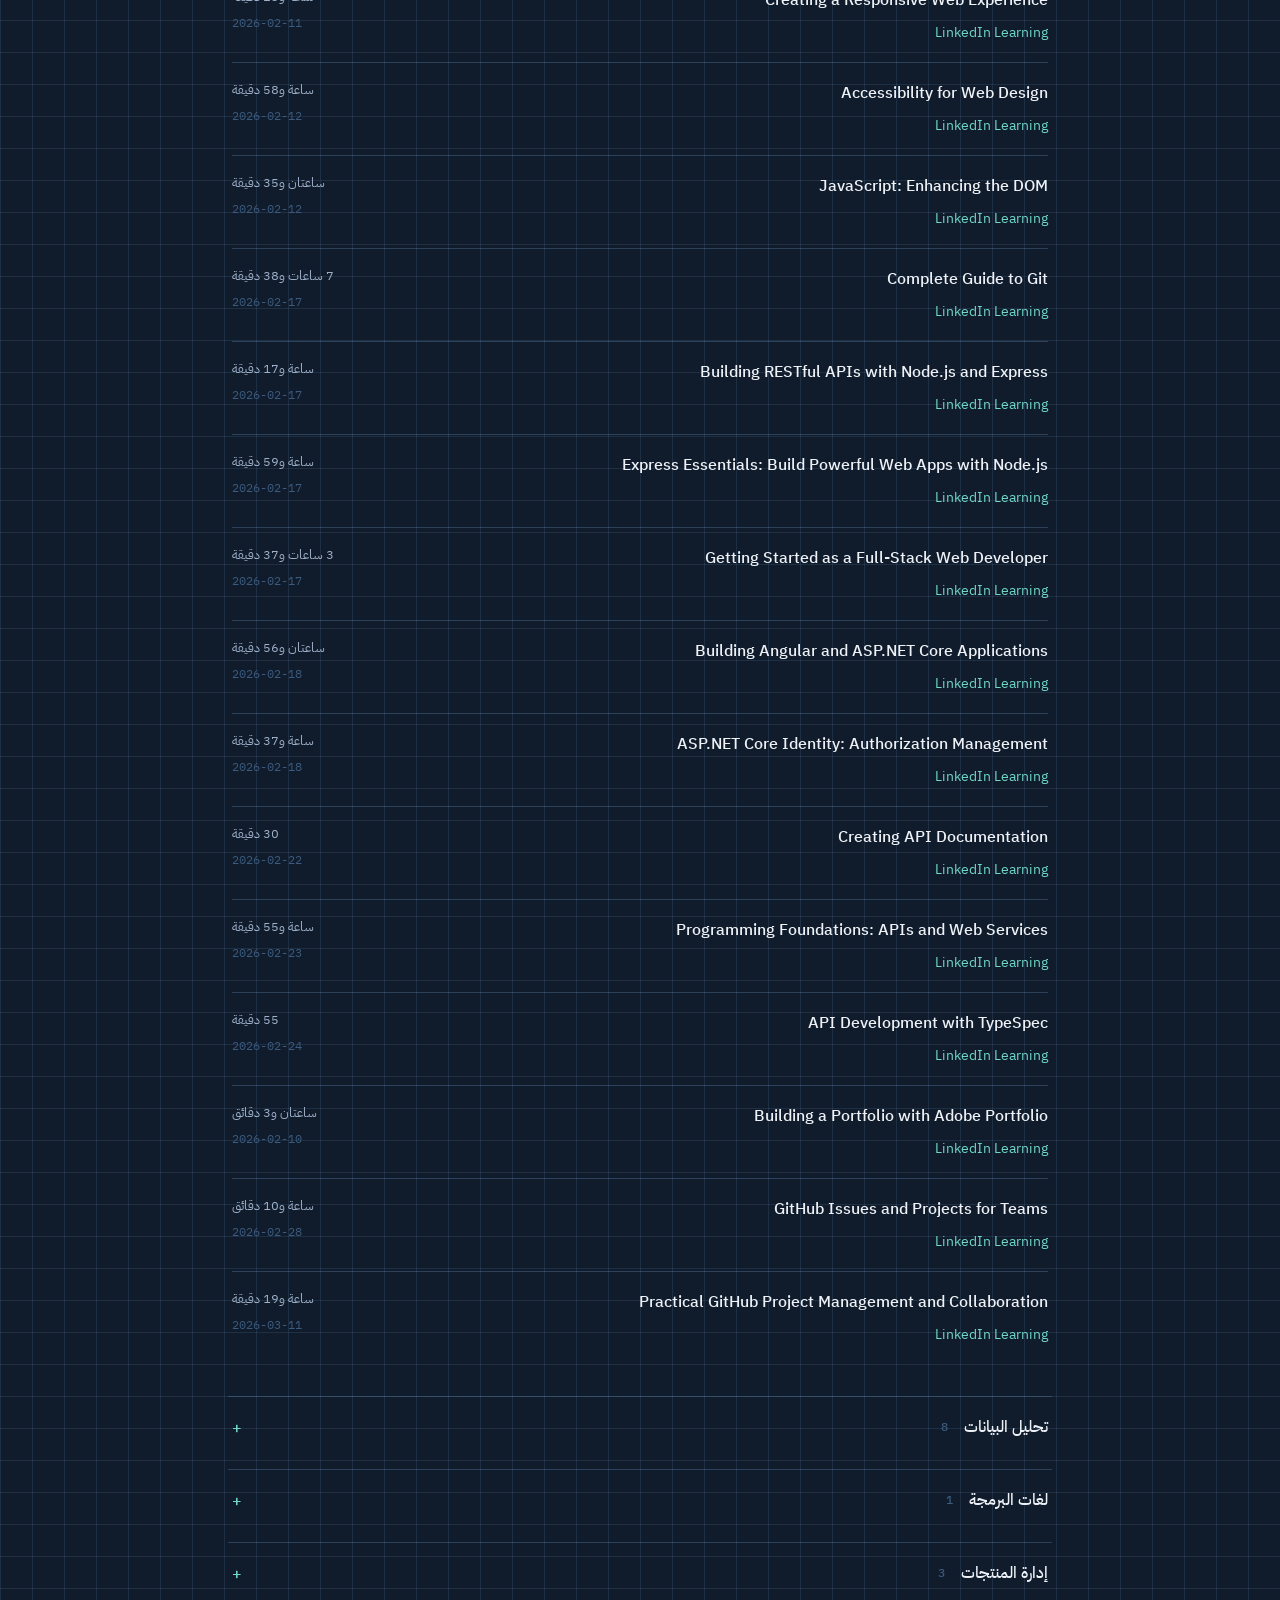
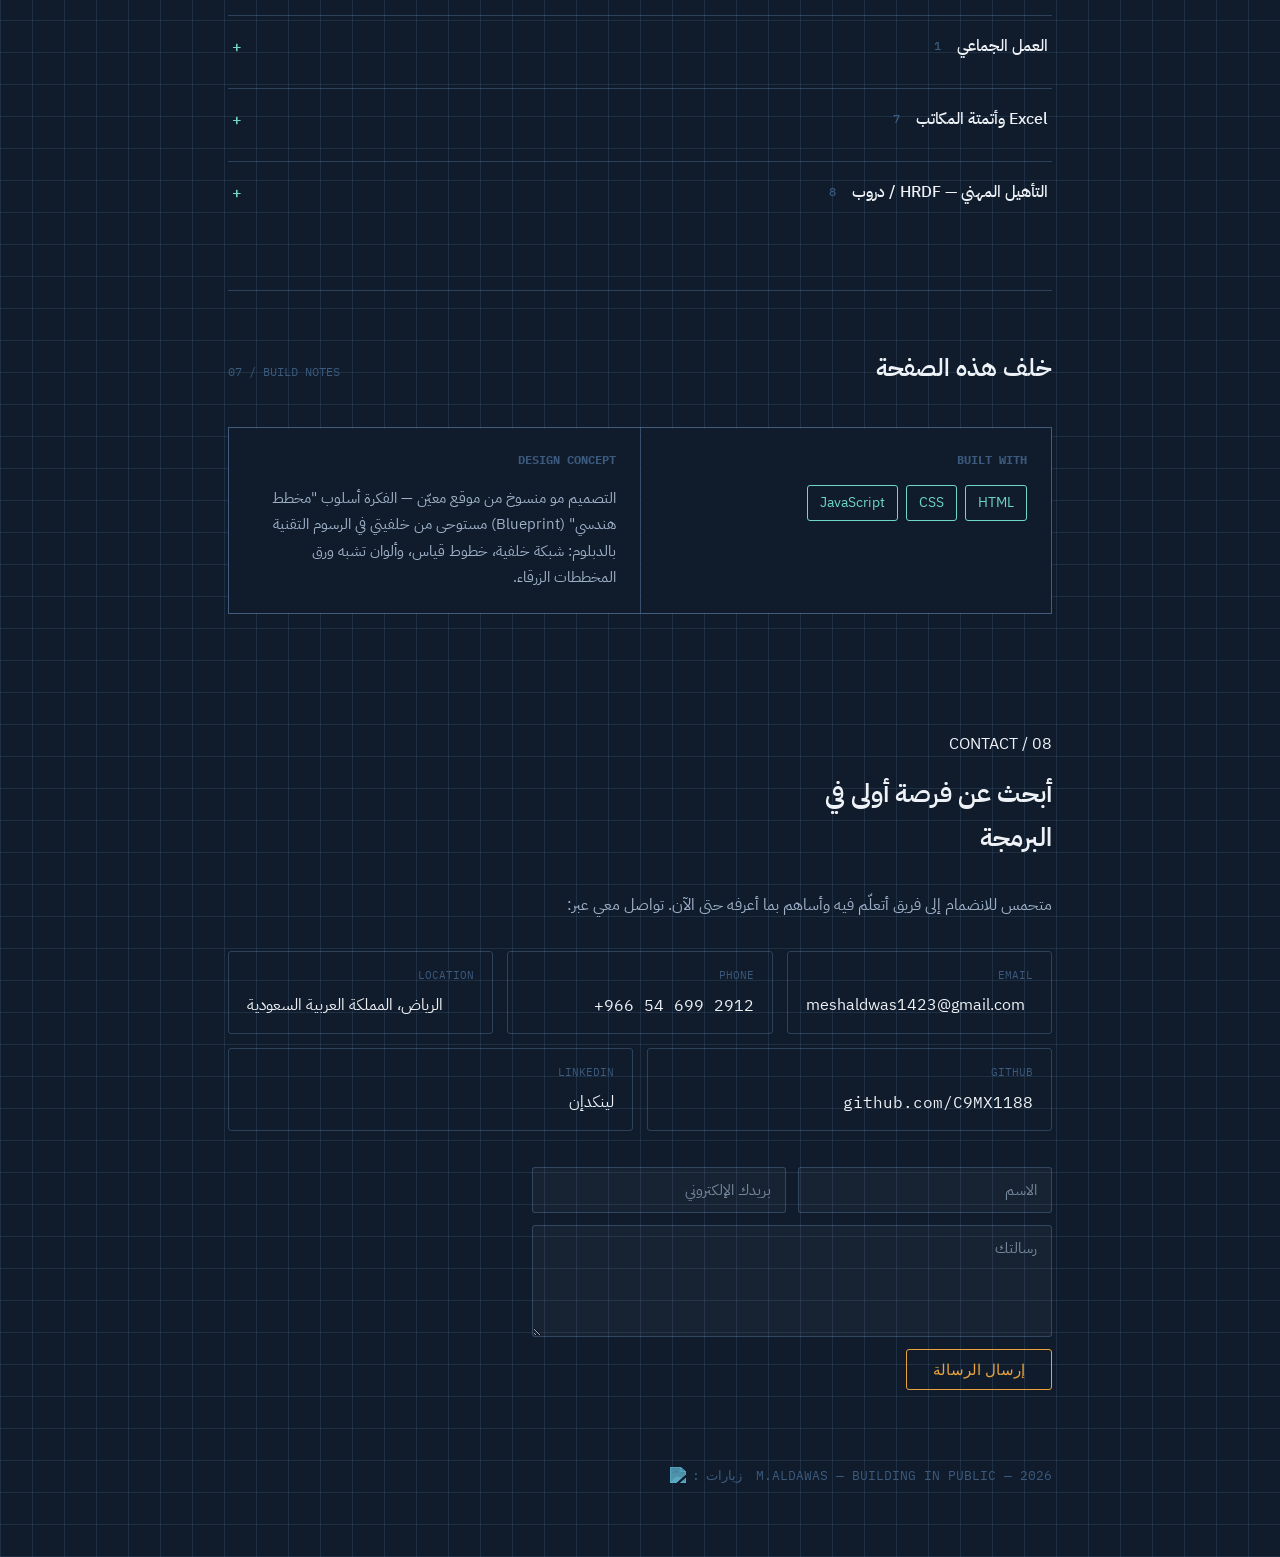
==== commit f89eba98: "Add files via upload" ====
--- a/index.html
+++ b/index.html
@@ -947,11 +947,18 @@
       <p class="form-status" role="status" aria-live="polite"></p>
     </form>
 
-    <p class="foot-note">M.ALDAWAS — BUILDING IN PUBLIC — 2026</p>
+    <p class="foot-note">
+      M.ALDAWAS — BUILDING IN PUBLIC — 2026
+      <span class="visit-counter">
+        <span data-en="VISITS">زيارات</span>:
+        <img src="https://meshaldwas.goatcounter.com/counter//.svg?no-branding=1" alt="عدد الزيارات" width="18" height="18">
+      </span>
+    </p>
   </footer>
 
 </div>
 
+<script data-goatcounter="https://meshaldwas.goatcounter.com/count" async src="//gc.zgo.at/count.js"></script>
 <script src="interactions.js"></script>
 </body>
 </html>
--- a/style.css
+++ b/style.css
@@ -751,6 +751,20 @@
   color: var(--line);
   font-size:0.8rem;
   font-family:'IBM Plex Mono', monospace;
+  display:flex;
+  flex-wrap:wrap;
+  align-items:center;
+  gap:14px;
+}
+.visit-counter{
+  display:inline-flex;
+  align-items:center;
+  gap:6px;
+  color: var(--line);
+}
+.visit-counter img{
+  vertical-align:middle;
+  filter: invert(0.6) sepia(1) saturate(2) hue-rotate(150deg);
 }
 
 @media (max-width:640px){
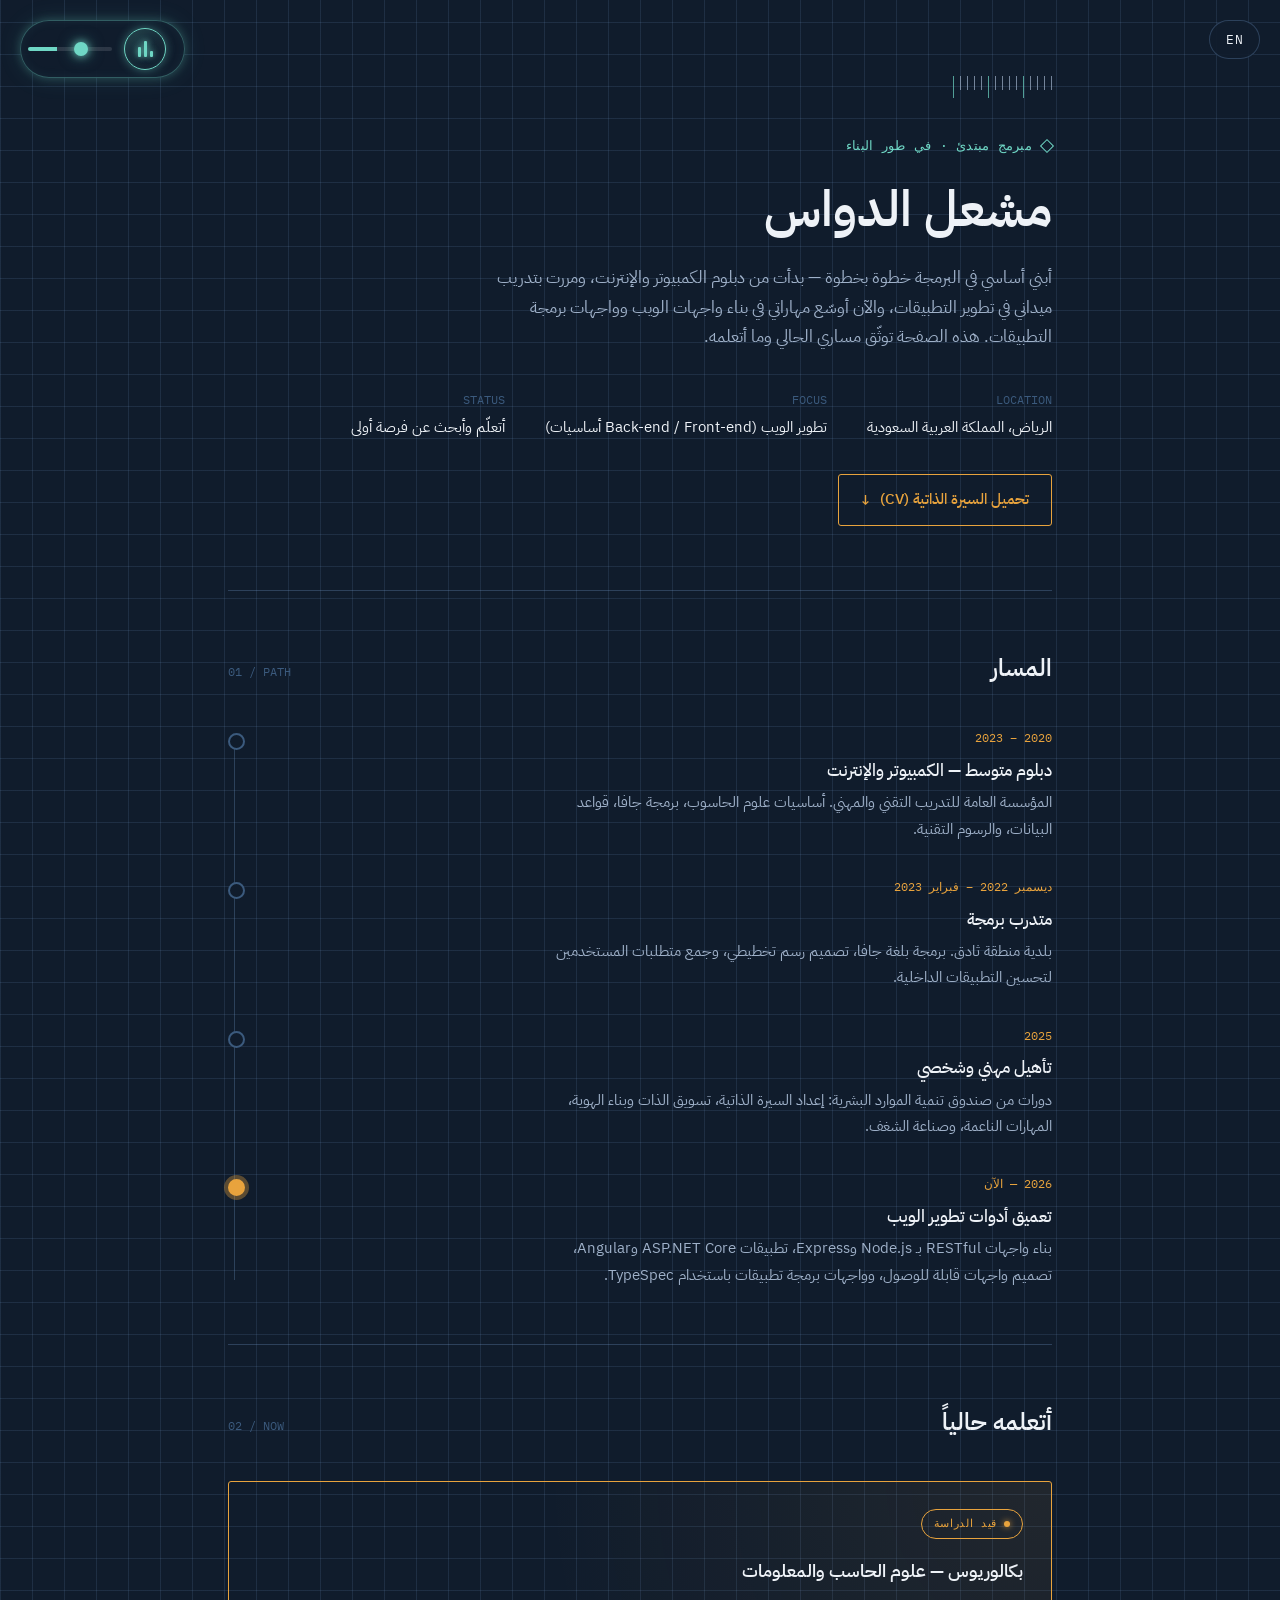
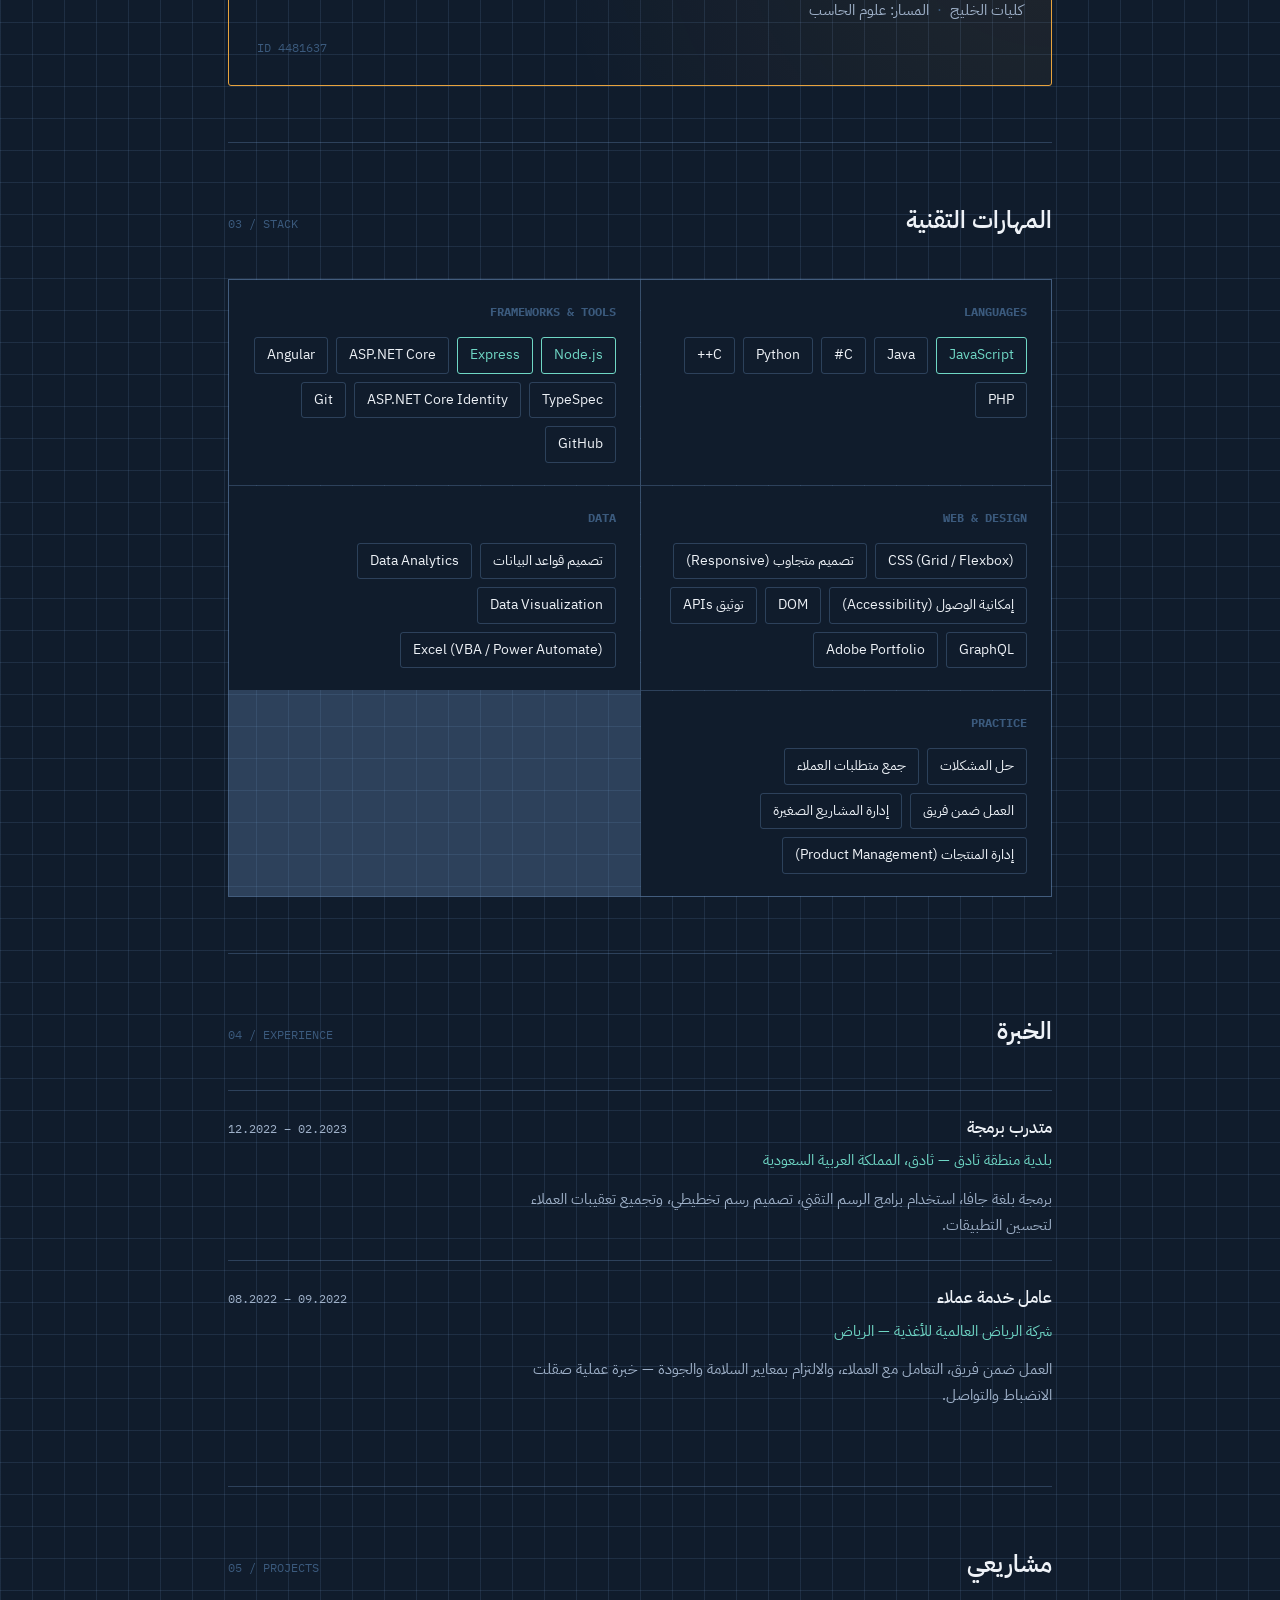
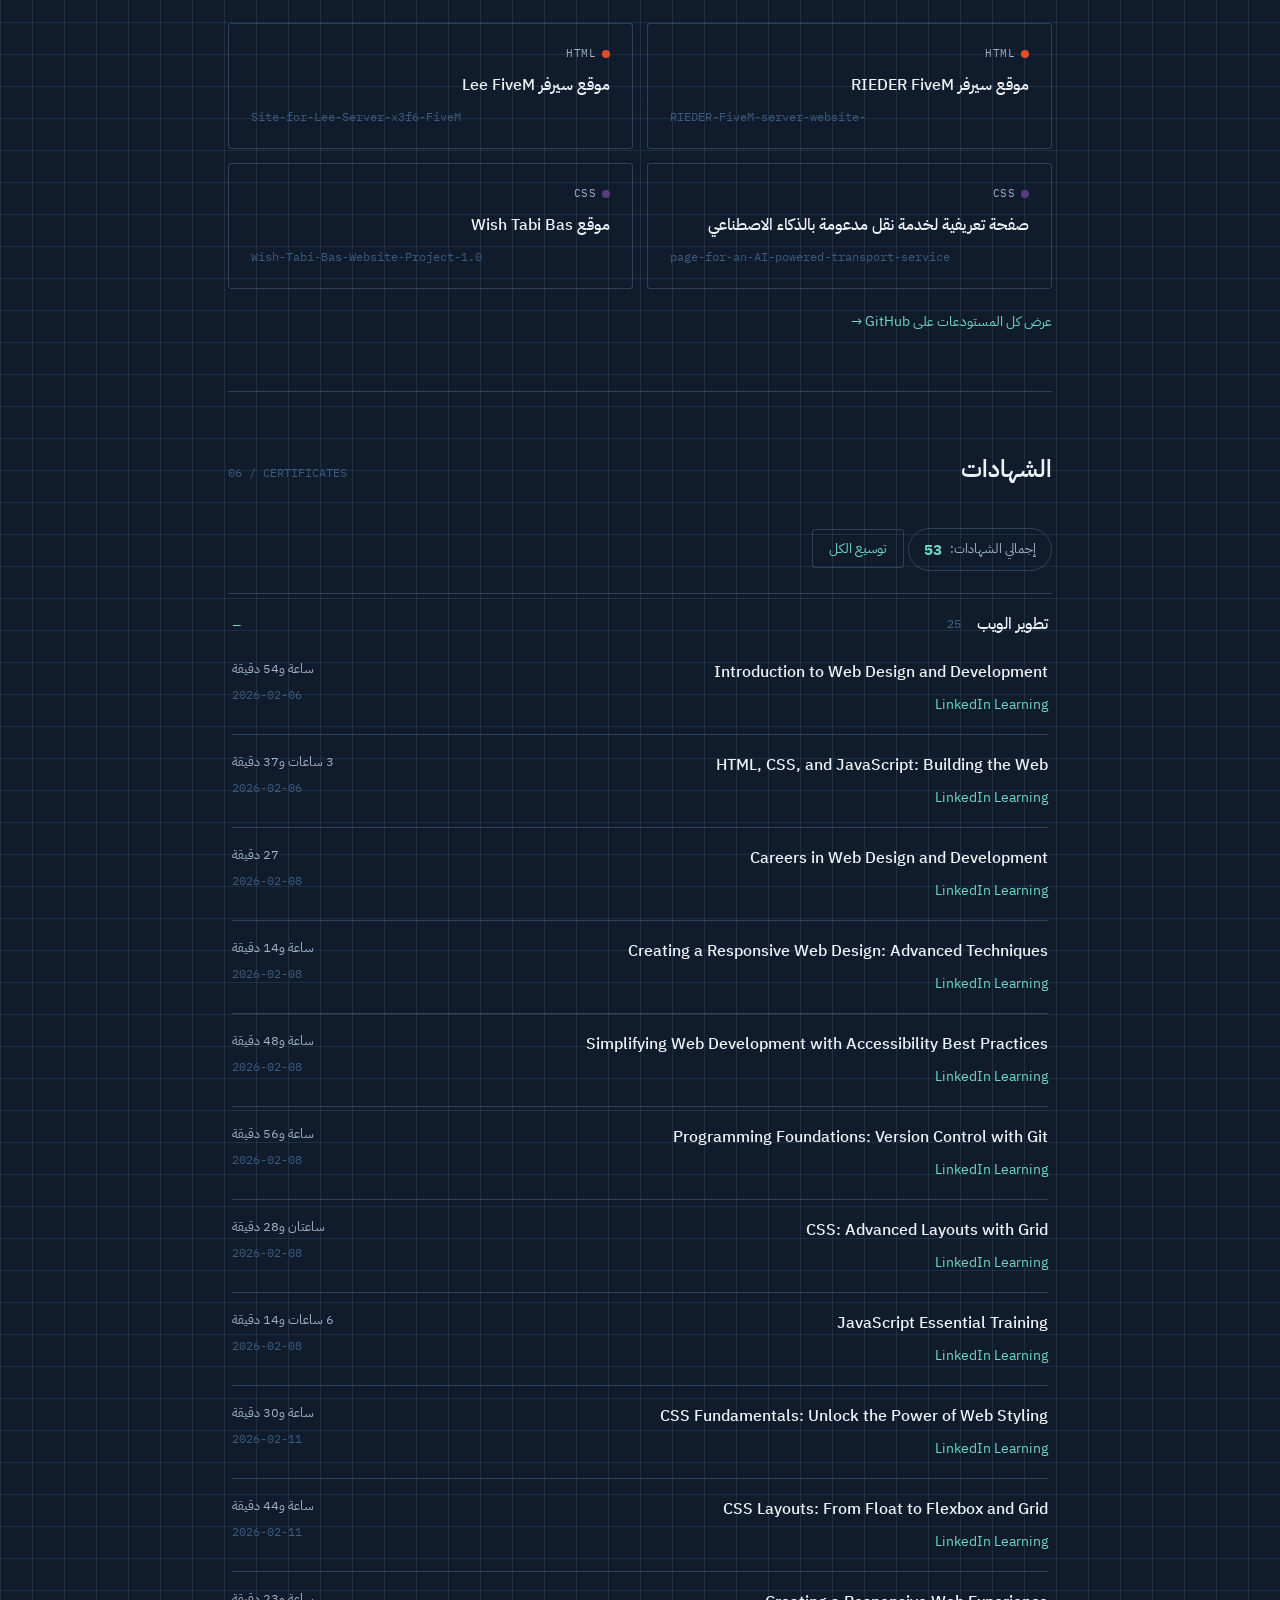
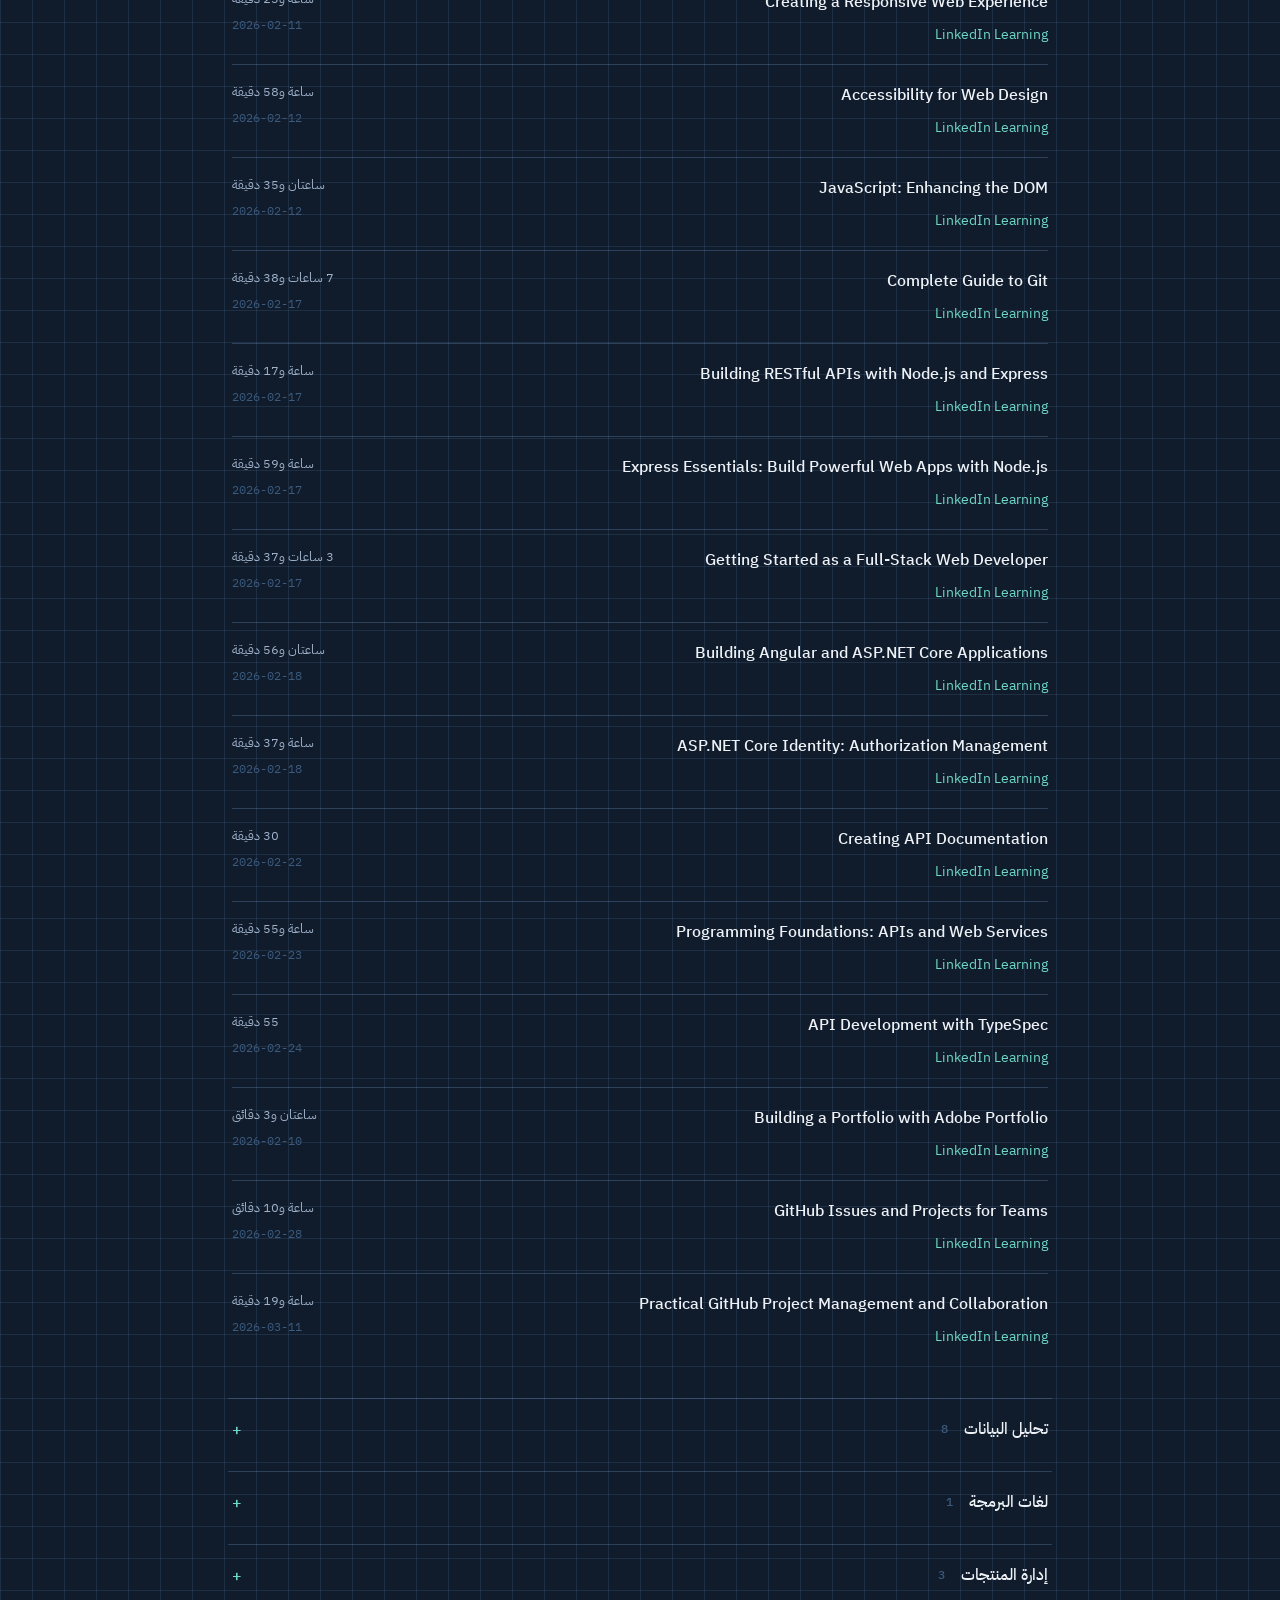
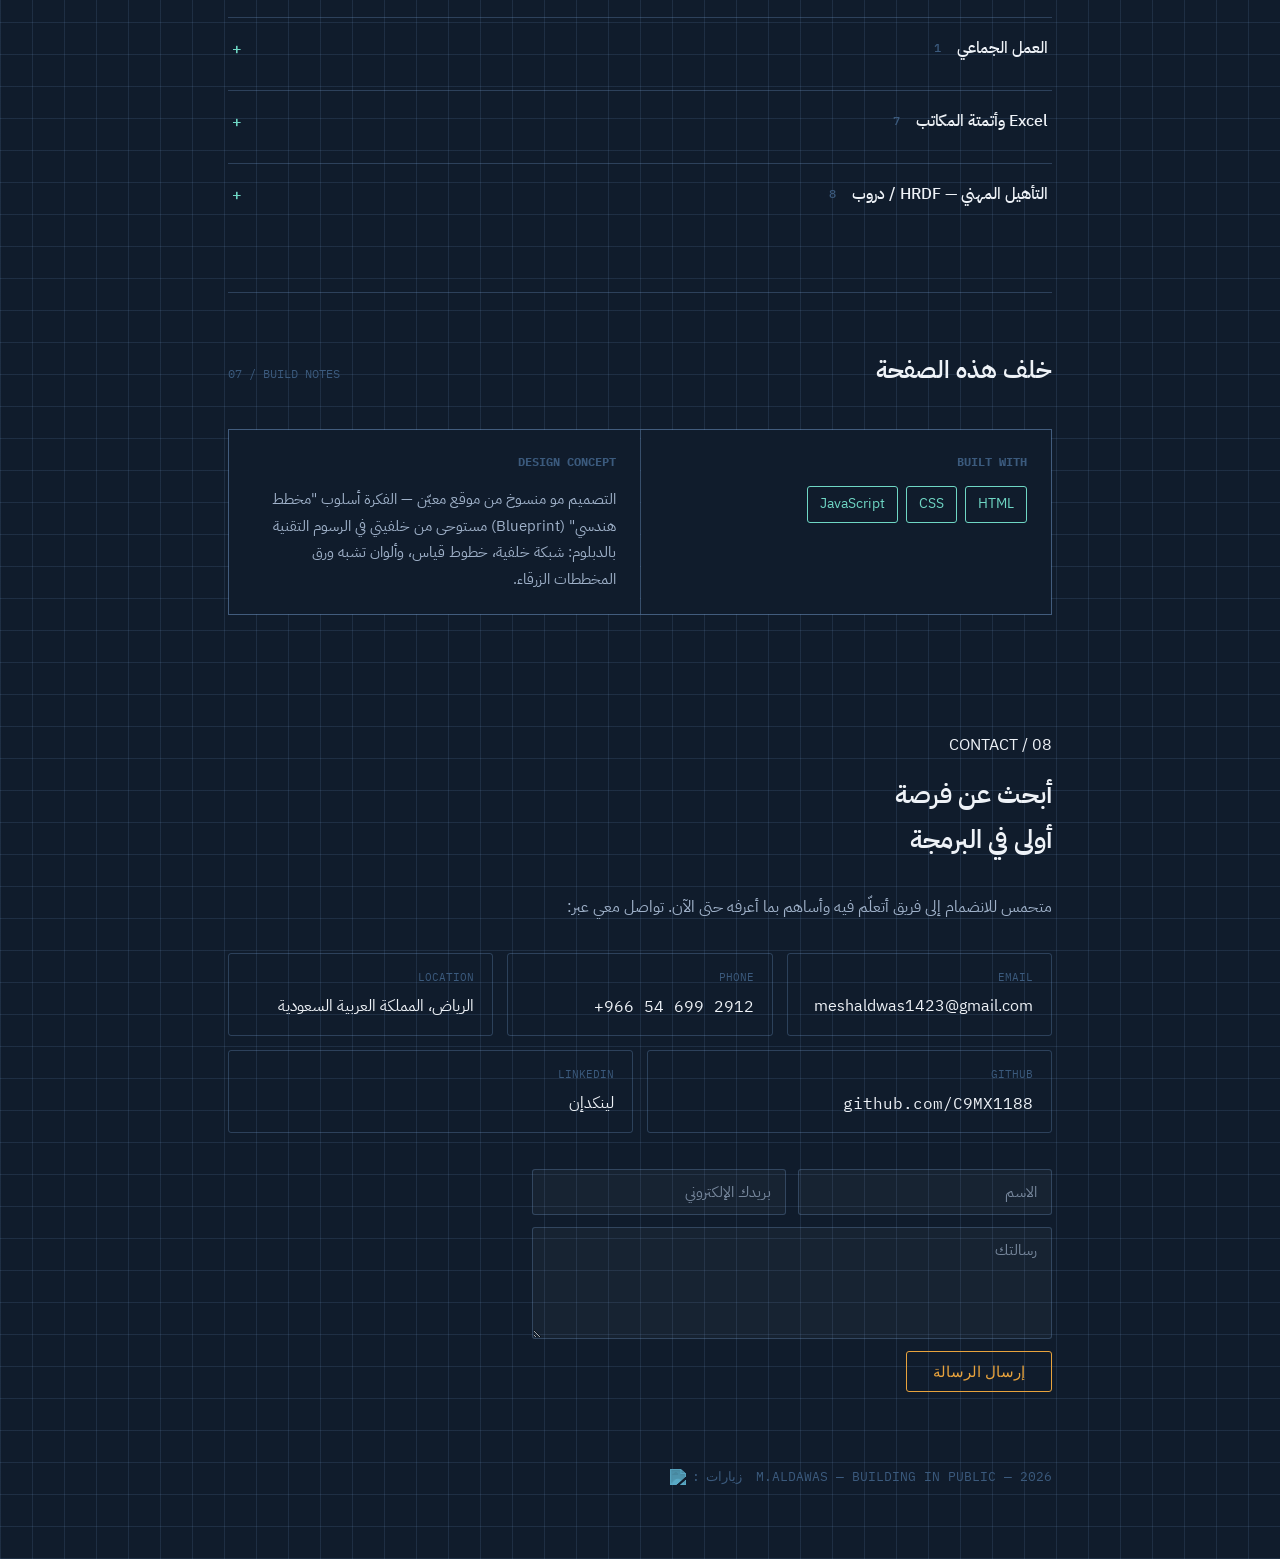
==== commit a5981777: "Add files via upload" ====
--- a/index.html
+++ b/index.html
@@ -3,7 +3,12 @@
 <head>
 <meta charset="UTF-8">
 <meta name="viewport" content="width=device-width, initial-scale=1.0">
+<meta name="theme-color" content="#101c2c">
+<meta name="color-scheme" content="dark">
+<meta name="robots" content="index, follow">
+<meta name="format-detection" content="telephone=no">
 <link rel="icon" type="image/png" href="logo.png">
+<link rel="apple-touch-icon" href="logo.png">
 <title data-en="Meshal Aldawas — Junior Developer">مشعل الدواس — مبرمج مبتدئ</title>
 
 <meta name="description" content="مشعل الدواس — مبرمج مبتدئ من الرياض، يبني أساسه في تطوير الويب. شاهد مساره التعليمي، مهاراته، مشاريعه، وأكثر من 50 شهادة تدريبية.">
@@ -27,22 +32,64 @@
 
 <link rel="preconnect" href="https://fonts.googleapis.com">
 <link rel="preconnect" href="https://fonts.gstatic.com" crossorigin>
-<link href="https://fonts.googleapis.com/css2?family=IBM+Plex+Sans+Arabic:wght@300;400;500;600;700&family=IBM+Plex+Mono:wght@400;500&display=swap" rel="stylesheet">
+<link href="https://fonts.googleapis.com/css2?family=IBM+Plex+Sans+Arabic:wght@300;400;500;600;700&family=IBM+Plex+Sans:wght@300;400;500;600&family=IBM+Plex+Mono:wght@400;500&display=swap" rel="stylesheet">
 <link rel="stylesheet" href="style.css">
+
+<script>
+  /* نطبّق اللغة المحفوظة قبل رسم الصفحة حتى لا يهتزّ اتجاه الصفحة (FOUC / direction shift).
+     استبدال النصوص نفسه يتم في interactions.js بعد بناء DOM. */
+  (function () {
+    try {
+      if (localStorage.getItem('site-lang') === 'en') {
+        document.documentElement.lang = 'en';
+        document.documentElement.dir = 'ltr';
+        document.documentElement.classList.add('lang-en');
+      }
+    } catch (e) { /* localStorage معطّل — نتجاهل بهدوء */ }
+  })();
+</script>
+
+<script type="application/ld+json">
+{
+  "@context": "https://schema.org",
+  "@type": "Person",
+  "name": "مشعل الدواس",
+  "alternateName": "Meshal Aldawas",
+  "jobTitle": "Junior Web Developer",
+  "description": "مبرمج مبتدئ من الرياض يبني أساسه في تطوير الويب.",
+  "url": "https://c9mx1188.github.io/Meshalaldawas/",
+  "image": "https://c9mx1188.github.io/Meshalaldawas/og-image.png",
+  "email": "mailto:meshaldwas1423@gmail.com",
+  "address": { "@type": "PostalAddress", "addressLocality": "Riyadh", "addressCountry": "SA" },
+  "knowsLanguage": ["ar", "en"],
+  "knowsAbout": ["Web Development", "JavaScript", "Node.js", "Express", "REST APIs", "ASP.NET Core", "Angular", "TypeSpec", "Data Analysis", "Database Design"],
+  "alumniOf": [
+    { "@type": "EducationalOrganization", "name": "Technical and Vocational Training Corporation (TVTC)" },
+    { "@type": "CollegeOrUniversity", "name": "Gulf Colleges" }
+  ],
+  "sameAs": [
+    "https://github.com/C9MX1188",
+    "https://www.linkedin.com/in/%D9%85%D8%B4%D8%B9%D9%84-%D8%A7%D9%84%D8%AF%D9%88%D8%A7%D8%B3-6102771b5/"
+  ]
+}
+</script>
 </head>
 <body>
 
+<a class="skip-link" href="#main">تخطَّ إلى المحتوى الرئيسي</a>
+
 <div class="music-control" id="music-control">
-  <button type="button" id="music-toggle" class="music-toggle" aria-label="إيقاف الموسيقى الخلفية" aria-pressed="true">
+  <button type="button" id="music-toggle" class="music-toggle" aria-label="تشغيل الموسيقى الخلفية" aria-pressed="false">
     <span class="eq" aria-hidden="true"><span></span><span></span><span></span></span>
   </button>
-  <input type="range" id="music-volume" class="music-volume" min="0" max="100" value="50" aria-label="مستوى صوت الموسيقى">
+  <input type="range" id="music-volume" class="music-volume" min="0" max="100" value="35"
+         aria-label="مستوى صوت الموسيقى" data-en-aria="Music volume">
 </div>
-<audio id="bg-music" src="background-music.mp3" loop preload="auto"></audio>
+<audio id="bg-music" src="background-music.mp3" loop preload="metadata" playsinline></audio>
 
 <button type="button" id="lang-toggle" class="lang-toggle" aria-label="Switch to English">EN</button>
 
-<div class="wrap">
+<div class="wrap" id="main">
 
   <header class="hero">
     <div class="tick-row" aria-hidden="true">
@@ -222,32 +269,32 @@
     </div>
 
     <div class="project-grid">
-      <a class="project-card" href="https://github.com/C9MX1188/RIEDER-FiveM-server-website-" target="_blank" rel="noopener">
+      <a class="project-card" href="https://github.com/C9MX1188/RIEDER-FiveM-server-website-" target="_blank" rel="noopener noreferrer">
         <span class="project-lang" data-lang="html">HTML</span>
         <h3 data-en="RIEDER FiveM Server — Website">موقع سيرفر RIEDER FiveM</h3>
         <span class="project-repo mono">RIEDER-FiveM-server-website-</span>
       </a>
 
-      <a class="project-card" href="https://github.com/C9MX1188/Site-for-Lee-Server-x3f6-FiveM" target="_blank" rel="noopener">
+      <a class="project-card" href="https://github.com/C9MX1188/Site-for-Lee-Server-x3f6-FiveM" target="_blank" rel="noopener noreferrer">
         <span class="project-lang" data-lang="html">HTML</span>
         <h3 data-en="Site for Lee Server FiveM">موقع سيرفر Lee FiveM</h3>
         <span class="project-repo mono">Site-for-Lee-Server-x3f6-FiveM</span>
       </a>
 
-      <a class="project-card" href="https://github.com/C9MX1188/page-for-an-AI-powered-transport-service-designed-to-inform" target="_blank" rel="noopener">
+      <a class="project-card" href="https://github.com/C9MX1188/page-for-an-AI-powered-transport-service-designed-to-inform" target="_blank" rel="noopener noreferrer">
         <span class="project-lang" data-lang="css">CSS</span>
         <h3 data-en="Info Page for an AI-Powered Transport Service">صفحة تعريفية لخدمة نقل مدعومة بالذكاء الاصطناعي</h3>
         <span class="project-repo mono">page-for-an-AI-powered-transport-service</span>
       </a>
 
-      <a class="project-card" href="https://github.com/C9MX1188/-Wish-Tabi-Bas-Website-Project-1.0" target="_blank" rel="noopener">
+      <a class="project-card" href="https://github.com/C9MX1188/-Wish-Tabi-Bas-Website-Project-1.0" target="_blank" rel="noopener noreferrer">
         <span class="project-lang" data-lang="css">CSS</span>
         <h3 data-en="Wish Tabi Bas — Website Project">موقع Wish Tabi Bas</h3>
         <span class="project-repo mono">Wish-Tabi-Bas-Website-Project-1.0</span>
       </a>
     </div>
 
-    <a class="all-repos-link" href="https://github.com/C9MX1188?tab=repositories" target="_blank" rel="noopener">
+    <a class="all-repos-link" href="https://github.com/C9MX1188?tab=repositories" target="_blank" rel="noopener noreferrer">
       <span data-en="View all repositories on GitHub">عرض كل المستودعات على GitHub</span> →
     </a>
   </section>
@@ -257,6 +304,11 @@
       <h2 data-en="Certificates">الشهادات</h2>
       <span class="idx">06 / CERTIFICATES</span>
     </div>
+
+    <p class="cert-total" aria-live="polite">
+      <span data-en="Total certificates:">إجمالي الشهادات:</span>
+      <strong class="mono" id="cert-total">53</strong>
+    </p>
 
     <button type="button" id="toggle-all-certs" class="toggle-all-btn" data-state="collapsed" data-ar-expand="توسيع الكل" data-ar-collapse="طي الكل" data-en-expand="Expand all" data-en-collapse="Collapse all">توسيع الكل</button>
 
@@ -907,8 +959,8 @@
 
   <footer id="contact">
     <span class="idx">08 / CONTACT</span>
-    <h2 style="margin-top:14px;" data-en="Looking for my first opportunity in programming">أبحث عن فرصة أولى في البرمجة</h2>
-    <p style="color:var(--paper-dim); max-width:56ch; margin-bottom:32px;" data-en="Excited to join a team where I can keep learning and contribute what I know so far. Reach me via:">
+    <h2 class="footer-title" data-en="Looking for my first opportunity in programming">أبحث عن فرصة أولى في البرمجة</h2>
+    <p class="footer-lede" data-en="Excited to join a team where I can keep learning and contribute what I know so far. Reach me via:">
       متحمس للانضمام إلى فريق أتعلّم فيه وأساهم بما أعرفه حتى الآن. تواصل معي عبر:
     </p>
 
@@ -919,7 +971,7 @@
       </div>
       <div class="contact-item">
         <span class="k">PHONE</span>
-        <span class="v mono">+966 54 699 2912</span>
+        <a class="v mono" href="tel:+966546992912">+966 54 699 2912</a>
       </div>
       <div class="contact-item loc">
         <span class="k">LOCATION</span>
@@ -927,7 +979,7 @@
       </div>
       <div class="contact-item">
         <span class="k">GITHUB</span>
-        <a class="v mono" href="https://github.com/C9MX1188" target="_blank" rel="noopener">github.com/C9MX1188</a>
+        <a class="v mono" href="https://github.com/C9MX1188" target="_blank" rel="noopener noreferrer">github.com/C9MX1188</a>
       </div>
       <div class="contact-item">
         <span class="k">LINKEDIN</span>
@@ -951,7 +1003,7 @@
       M.ALDAWAS — BUILDING IN PUBLIC — 2026
       <span class="visit-counter">
         <span data-en="VISITS">زيارات</span>:
-        <img src="https://meshaldwas.goatcounter.com/counter//.svg?no-branding=1" alt="عدد الزيارات" width="18" height="18">
+        <img src="https://meshaldwas.goatcounter.com/counter//.svg?no-branding=1" alt="عدد الزيارات" width="18" height="18" loading="lazy" decoding="async" referrerpolicy="no-referrer">
       </span>
     </p>
   </footer>
@@ -959,6 +1011,6 @@
 </div>
 
 <script data-goatcounter="https://meshaldwas.goatcounter.com/count" async src="//gc.zgo.at/count.js"></script>
-<script src="interactions.js"></script>
+<script src="interactions.js" defer></script>
 </body>
 </html>
--- a/style.css
+++ b/style.css
@@ -10,6 +10,7 @@
   --amber-dim: rgba(232,163,61,0.35);
   --teal: #6fd7c5;
   --radius: 3px;
+  color-scheme: dark;
 }
 
 *{ box-sizing:border-box; margin:0; padding:0; }
@@ -71,7 +72,7 @@
 .lang-toggle:hover{ border-color: var(--teal); color: var(--teal); transform: scale(1.04); }
 .lang-toggle:active{ transform: scale(0.95); }
 
-body.lang-en{ font-family: 'IBM Plex Sans Arabic', 'Segoe UI', system-ui, sans-serif; }
+/* استُبدل هذا السطر بقاعدة html.lang-en في نهاية الملف (خط لاتيني أولاً عند الإنجليزية) */
 
 .music-control:has(.music-toggle.playing){
   border-color: rgba(232,163,61,0.55);
@@ -401,13 +402,15 @@
 }
 .chip{
   position:relative;
-  overflow:hidden;
+  /* كان overflow:hidden يقصّ نبضة القياس (.chip-ping) فلا تُرى — أُزيل */
   border:1px solid var(--grid-strong);
   padding: 5px 12px;
   font-size:0.88rem;
   color: var(--paper);
   border-radius: var(--radius);
   cursor:pointer;
+  user-select:none;
+  -webkit-user-select:none;
   transition: border-color .25s ease, color .25s ease, transform .15s ease;
 }
 .chip.core{ border-color: var(--teal); color: var(--teal); }
@@ -779,4 +782,104 @@
   html{ scroll-behavior:auto; }
   .reveal{ opacity:1; transform:none; transition:none; }
   .chip-ping{ display:none; }
-}+}
+
+/* ============================================================
+   تحسينات وإصلاحات
+   ============================================================ */
+
+/* عند الإنجليزية: خط لاتيني أولاً ثم العربي كاحتياط */
+html.lang-en body{
+  font-family:'IBM Plex Sans', 'IBM Plex Sans Arabic', 'Segoe UI', system-ui, sans-serif;
+}
+html.lang-en .skip-link,
+html.lang-en .toggle-all-btn,
+html.lang-en .contact-form input,
+html.lang-en .contact-form textarea{ font-family:'IBM Plex Sans', 'IBM Plex Sans Arabic', sans-serif; }
+
+::selection{ background: var(--amber); color: var(--ink); }
+
+/* رابط التخطي (يظهر فقط عند التركيز بلوحة المفاتيح) */
+.skip-link{
+  position:absolute;
+  top:12px;
+  left:50%;
+  z-index:80;
+  padding:10px 18px;
+  background: var(--amber);
+  color: var(--ink);
+  border-radius: var(--radius);
+  font-size:0.9rem;
+  font-weight:500;
+  transform: translate(-50%, -180%);
+  transition: transform .2s ease;
+}
+.skip-link:focus,
+.skip-link:focus-visible{ transform: translate(-50%, 0); }
+
+/* قابلية الوصول: حالات تركيز موحّدة لكل العناصر التفاعلية */
+.music-toggle:focus-visible,
+.music-volume:focus-visible,
+.cv-download:focus-visible,
+.project-card:focus-visible,
+.all-repos-link:focus-visible,
+.form-submit:focus-visible,
+.contact-form input:focus-visible,
+.contact-form textarea:focus-visible{
+  outline:2px solid var(--amber);
+  outline-offset:3px;
+}
+
+/* عدّاد الشهادات */
+.cert-total{
+  display:inline-flex;
+  align-items:center;
+  gap:8px;
+  margin:0 0 22px;
+  padding:7px 15px;
+  border:1px solid var(--grid-strong);
+  border-radius:999px;
+  color: var(--paper-dim);
+  font-size:0.84rem;
+}
+.cert-total strong{ color: var(--teal); font-size:0.95rem; }
+
+/* عناوين التذييل (بدل الأنماط المضمّنة داخل HTML) */
+.footer-title{ margin-top:14px; }
+.footer-lede{ color: var(--paper-dim); max-width:56ch; margin-bottom:32px; }
+
+/* إصلاح محاذاة قيم بطاقات التواصل: كانت بعضها يميناً وبعضها يساراً */
+.contact-item .v{ direction:ltr; text-align:right; }
+.contact-item.email .v{ direction:ltr; text-align:right; }
+.contact-item.loc .v{ direction:rtl; text-align:right; }
+
+/* تنقّل سلس مع ترك مسافة أعلى الأقسام */
+section[id], footer[id]{ scroll-margin-top: 24px; }
+
+/* توازن أسطر العناوين */
+h1, h2, .now-card h3, .project-card h3{ text-wrap: balance; }
+
+/* ===== الجوّال: أزرار ثابتة أصغر + مساحة أعلى البطل ===== */
+@media (max-width:640px){
+  .wrap{ padding: 0 20px; }
+  .music-control{ top:12px; left:12px; padding:5px 13px 5px 5px; gap:9px; }
+  .music-toggle{ width:36px; height:36px; }
+  .music-volume{ width:64px; }
+  .lang-toggle{ top:12px; right:12px; padding:9px 14px; }
+  header.hero{ padding: 96px 0 44px; }
+}
+
+/* ===== الطباعة: تصدير الصفحة كورقة سيرة ذاتية نظيفة ===== */
+@media print{
+  :root{
+    --ink:#ffffff; --ink-2:#ffffff; --paper:#111111; --paper-dim:#333333;
+    --line:#666666; --grid-strong:#b9b9b9; --grid:transparent; --amber:#111111; --teal:#222222;
+  }
+  body{ background:#ffffff; color:#111111; }
+  .music-control, .lang-toggle, .skip-link, .tick-row,
+  .visit-counter, #toggle-all-certs, .contact-form, .all-repos-link{ display:none !important; }
+  .reveal{ opacity:1 !important; transform:none !important; }
+  section, .job, .cert-item, .now-card, .contact-item, .project-card{ page-break-inside: avoid; }
+  .cert-group .cert-list{ padding-bottom:0; }
+  a{ color:#111111; text-decoration:underline; }
+}
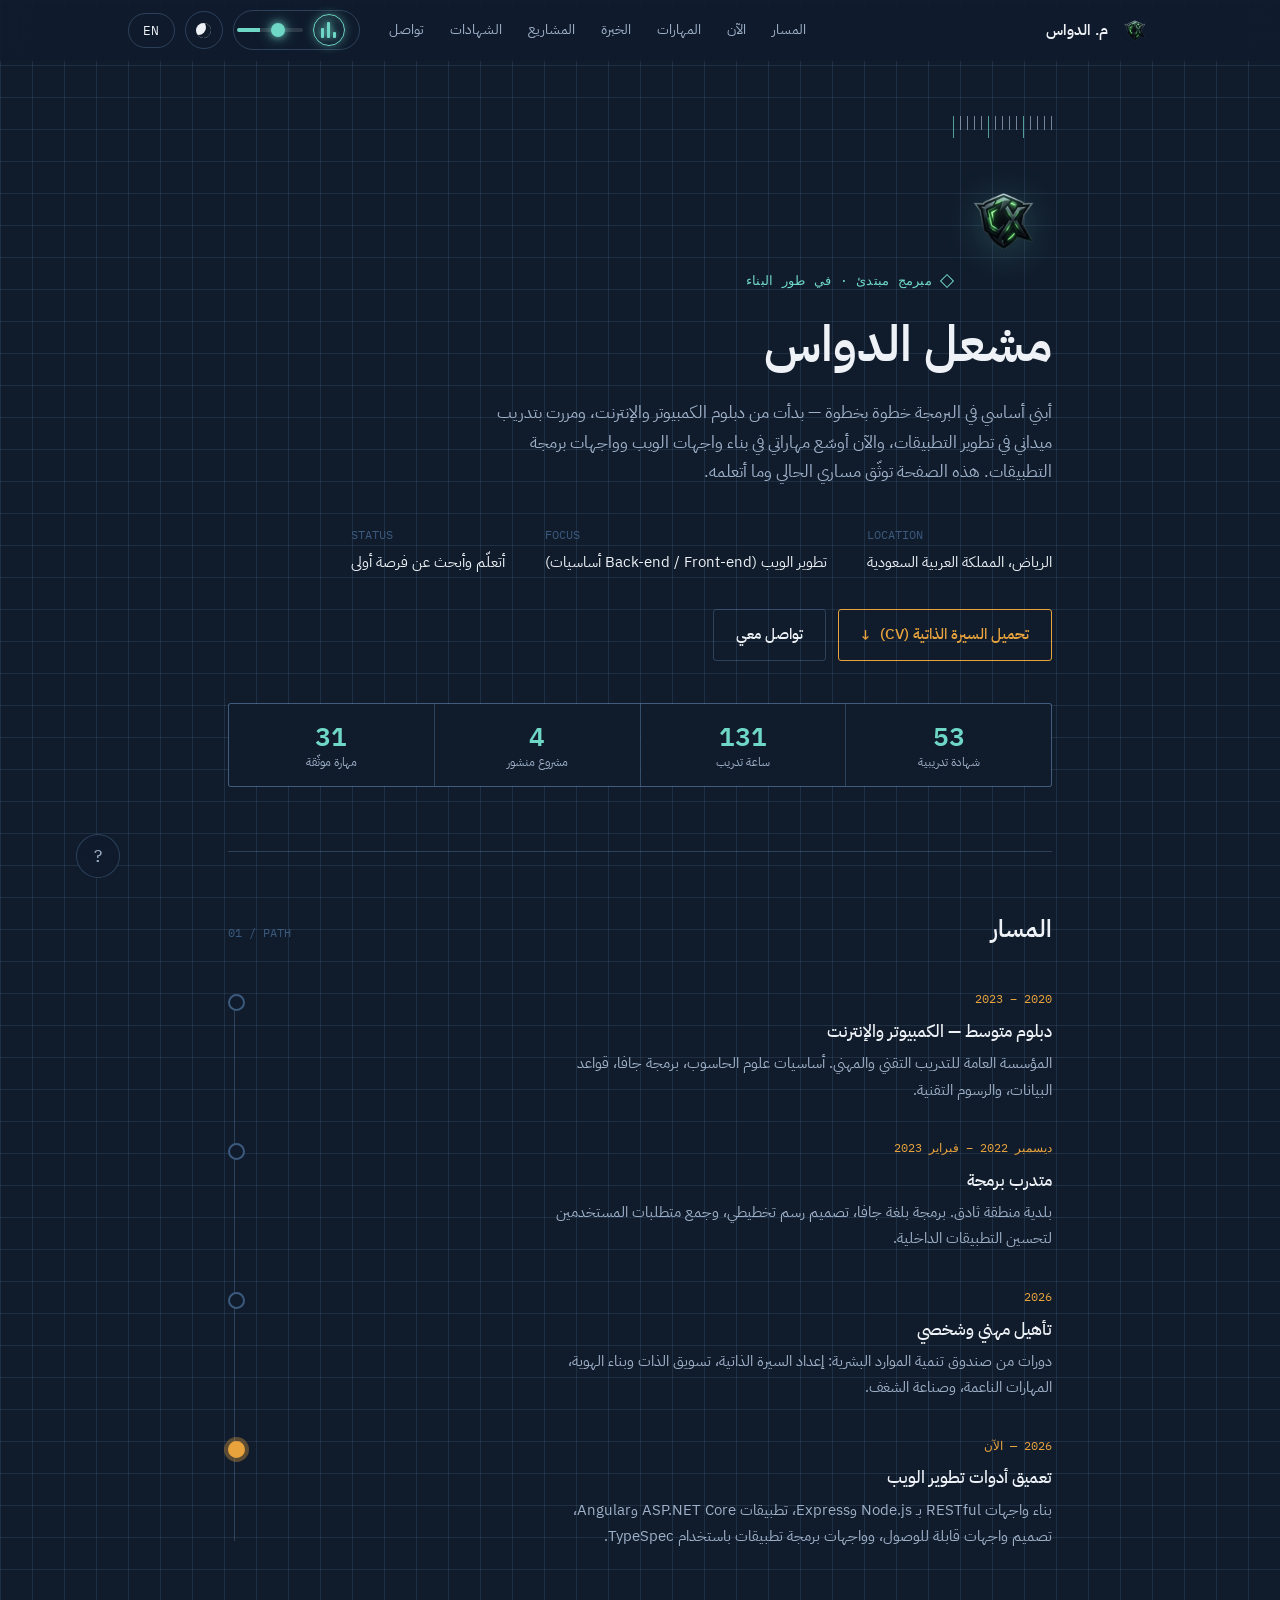
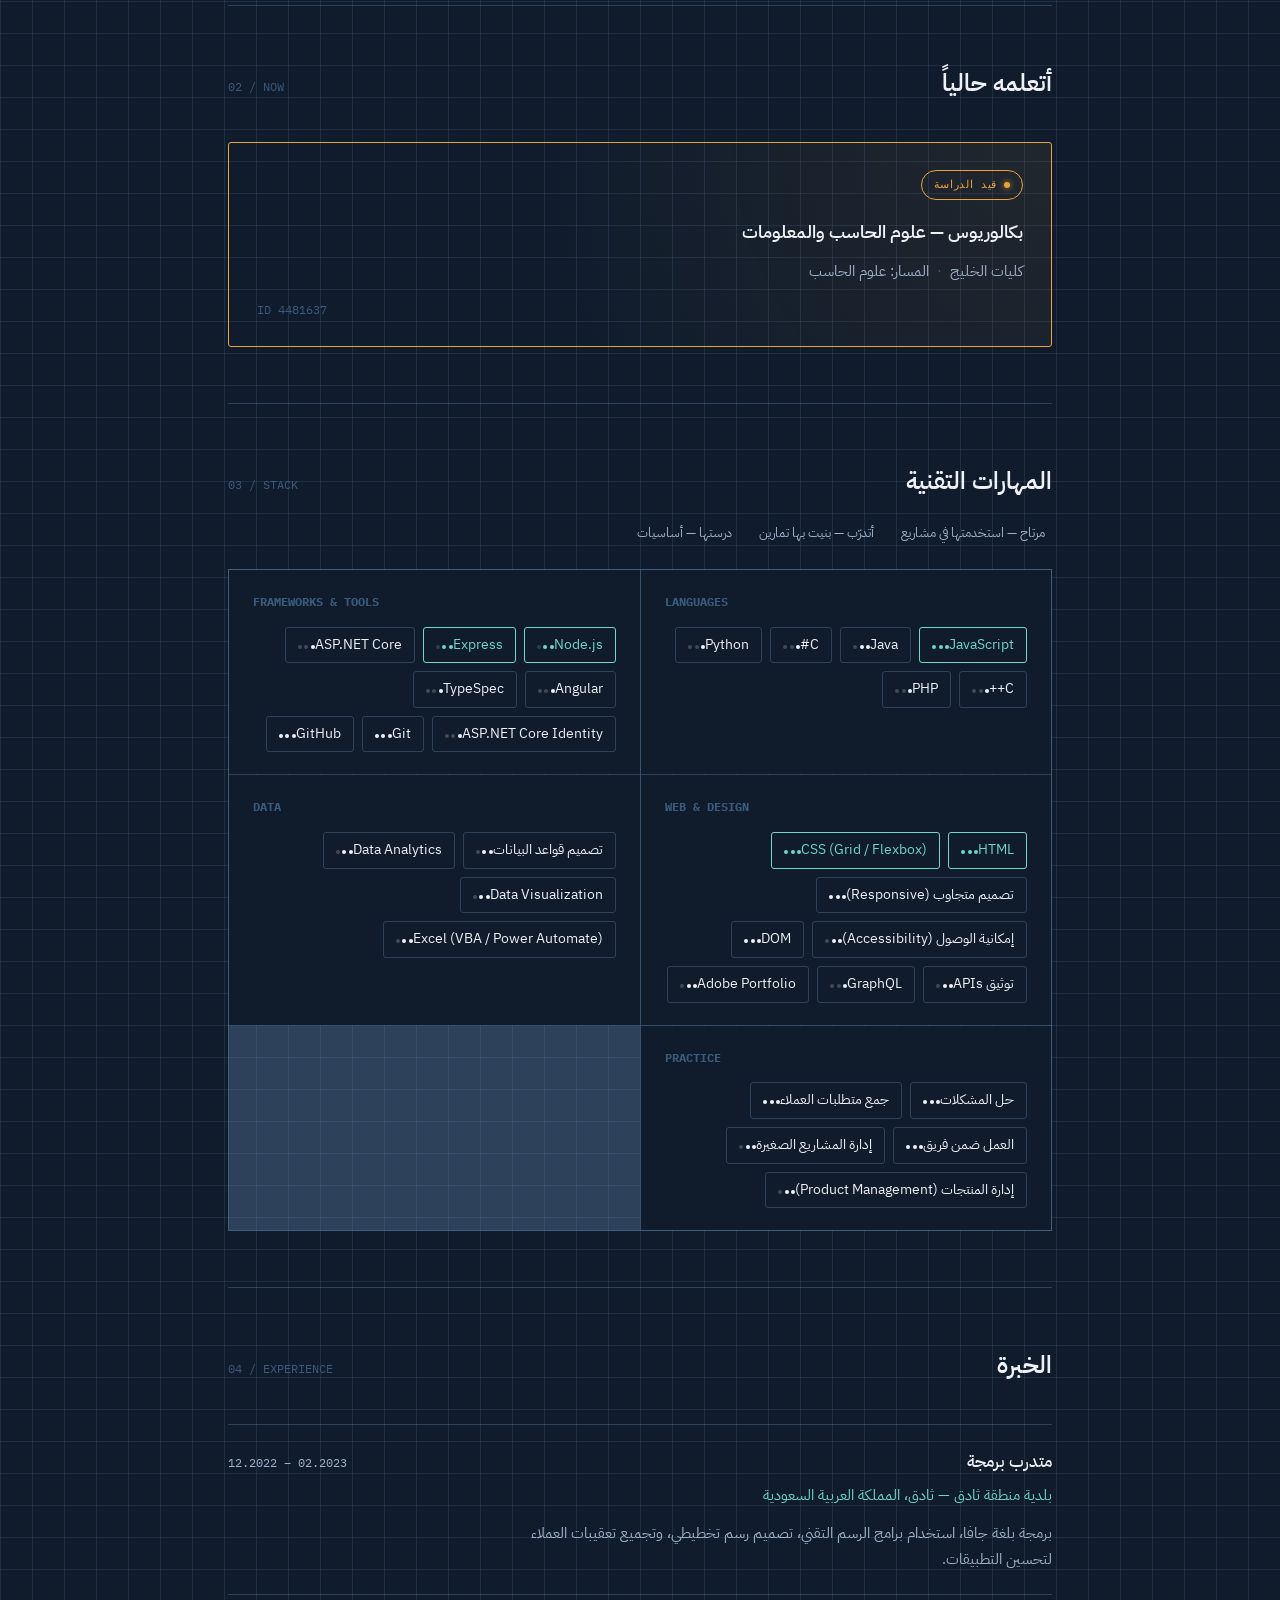
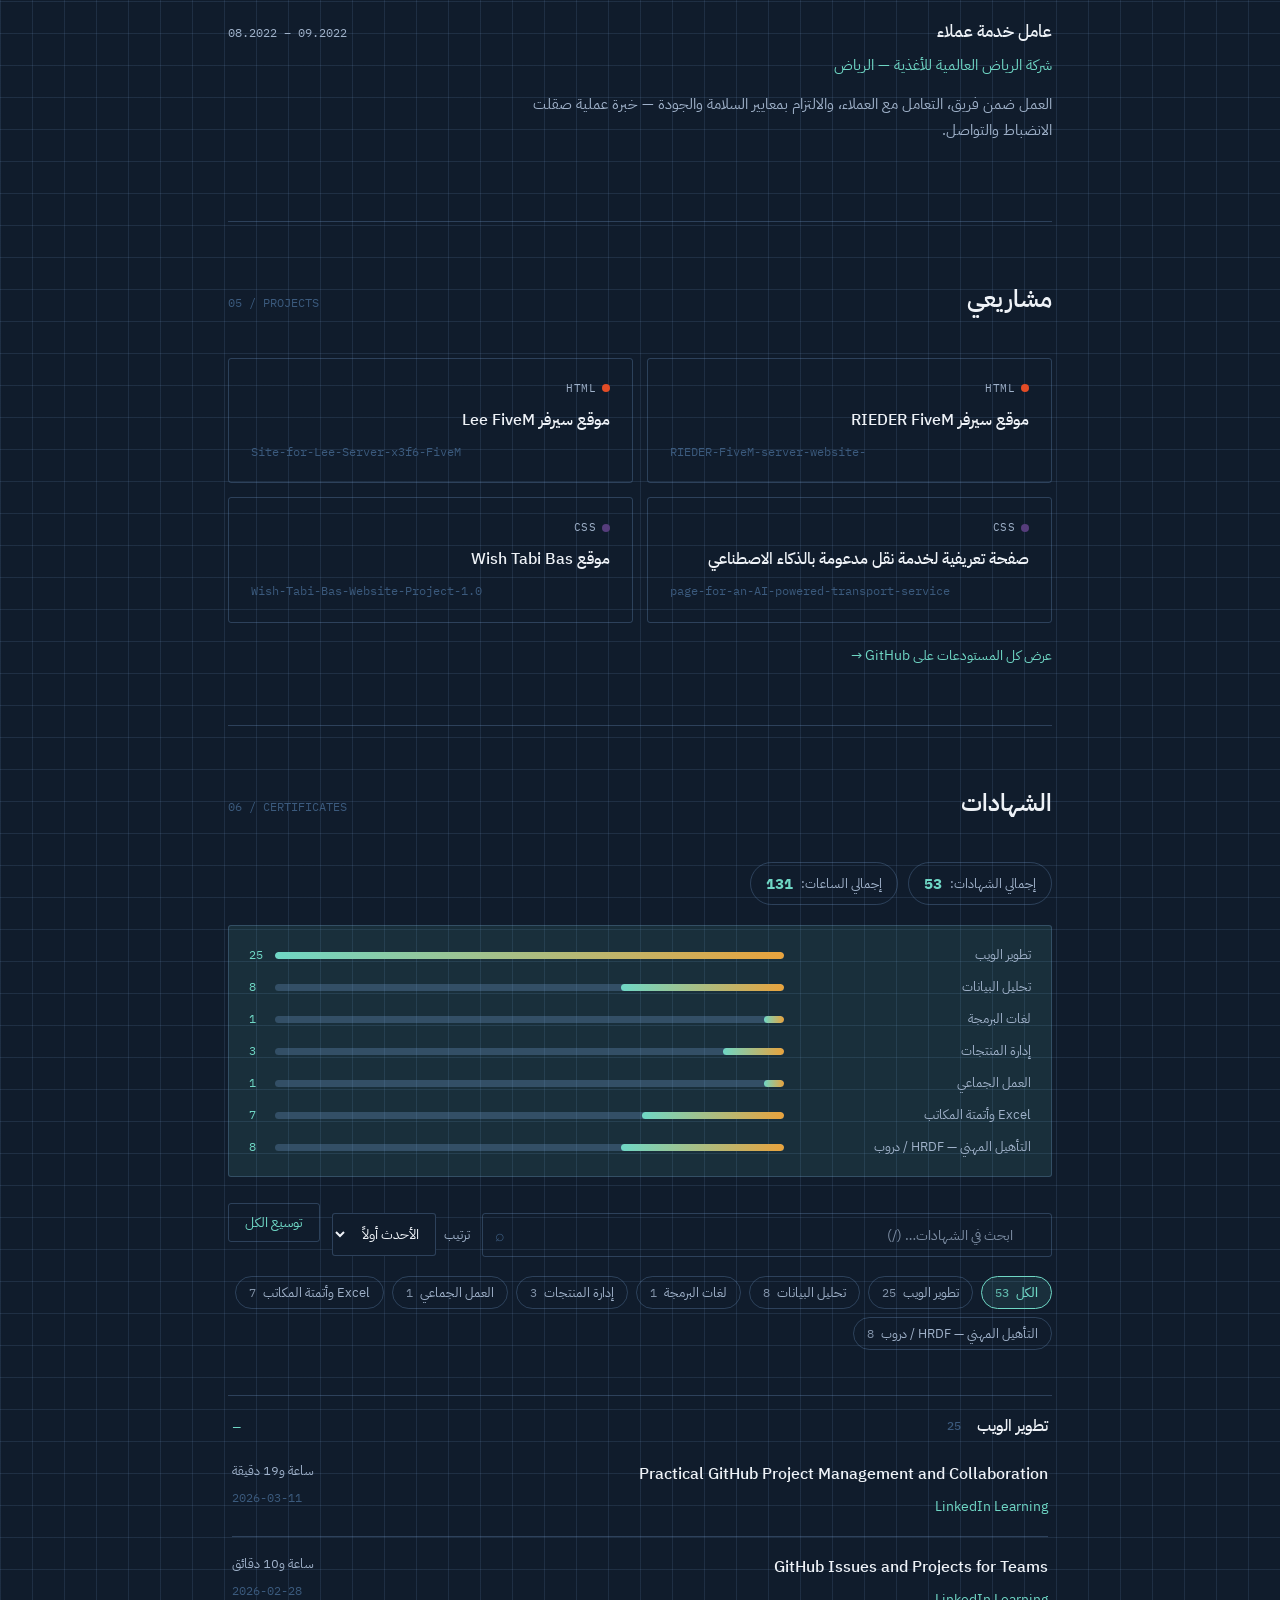
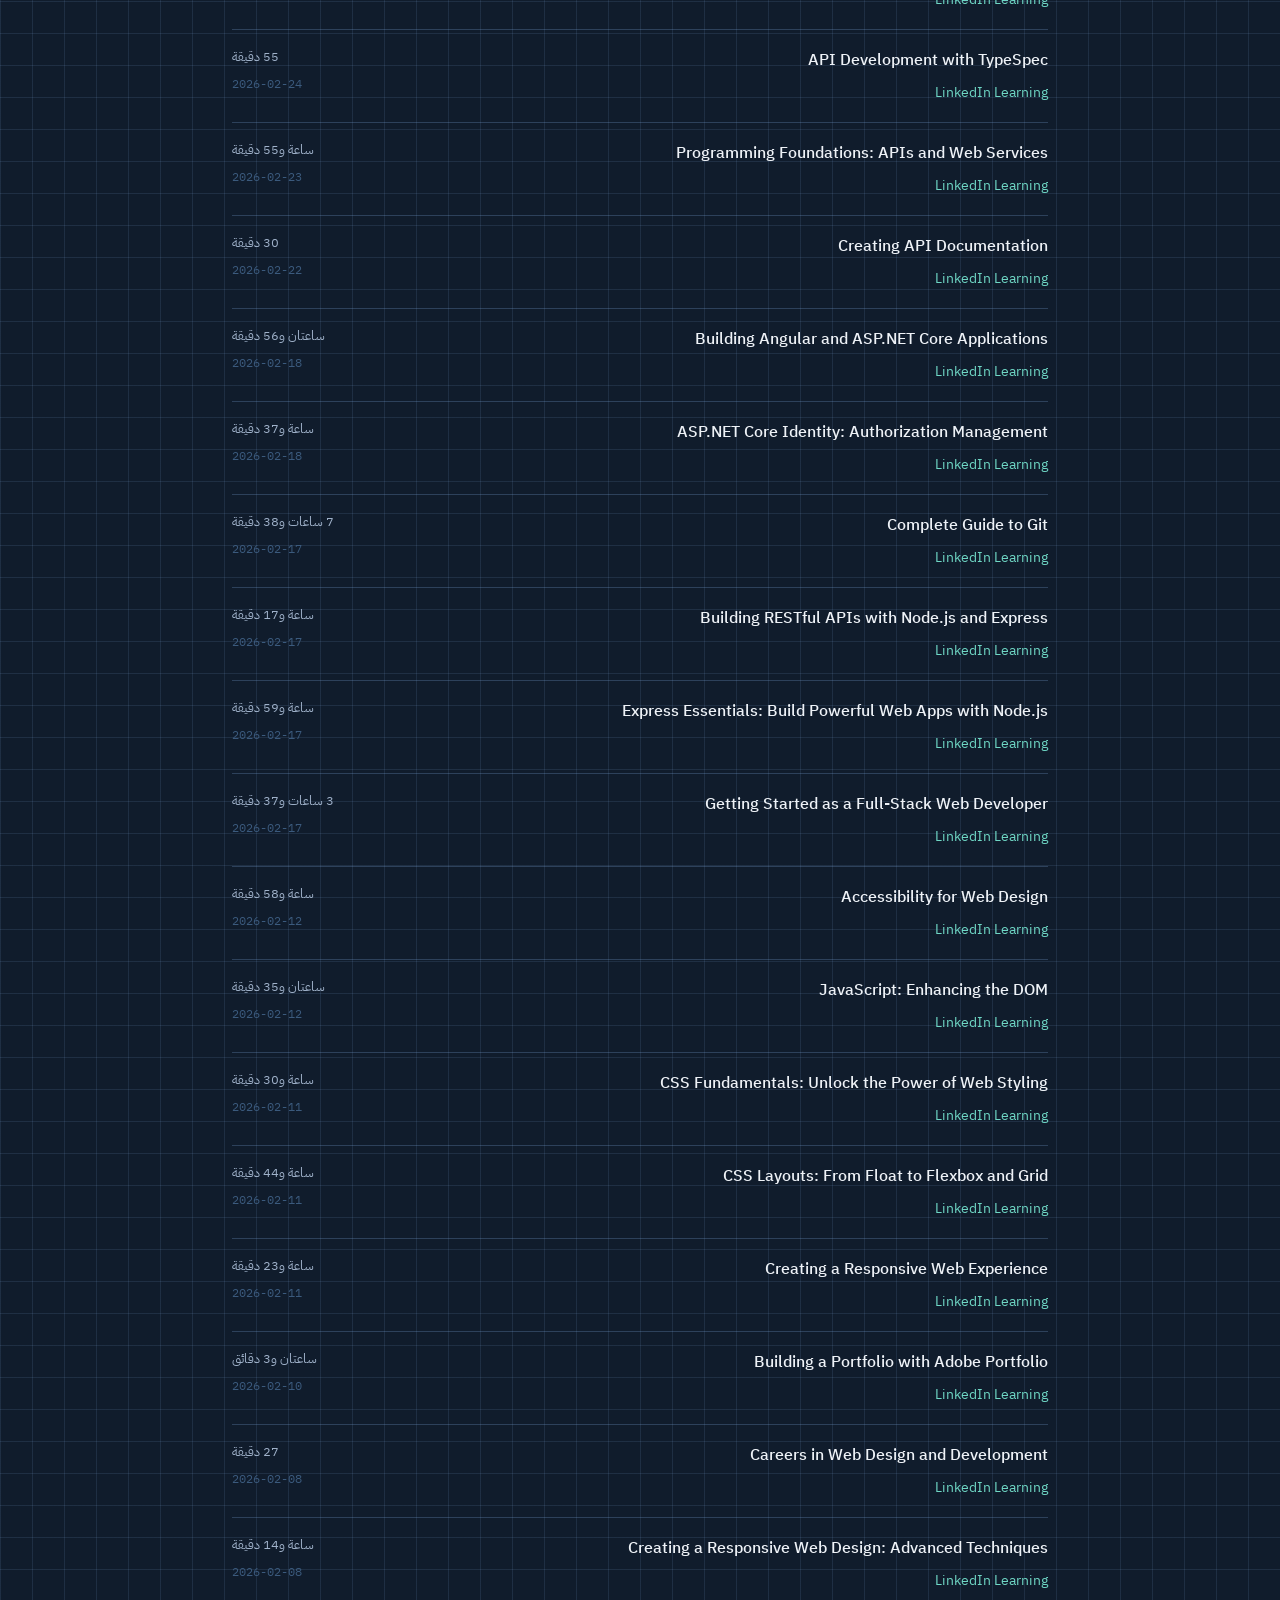
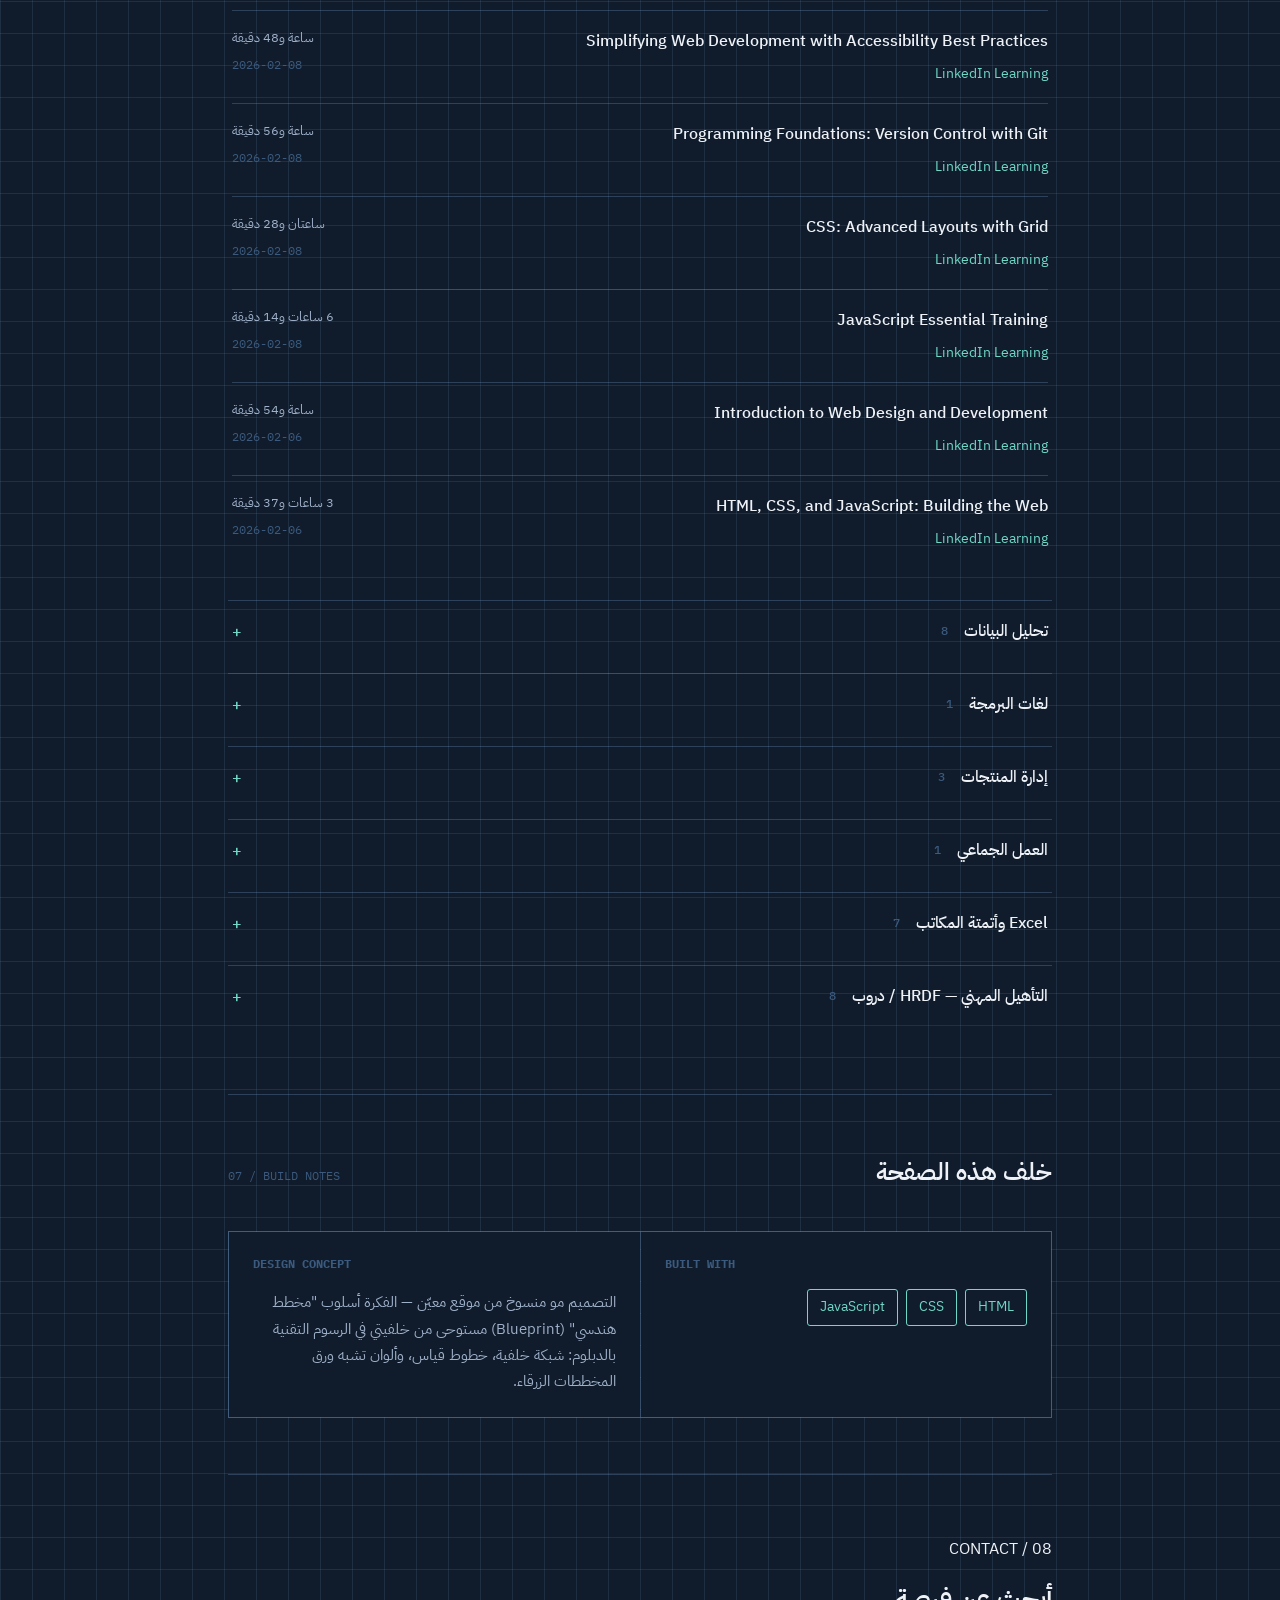
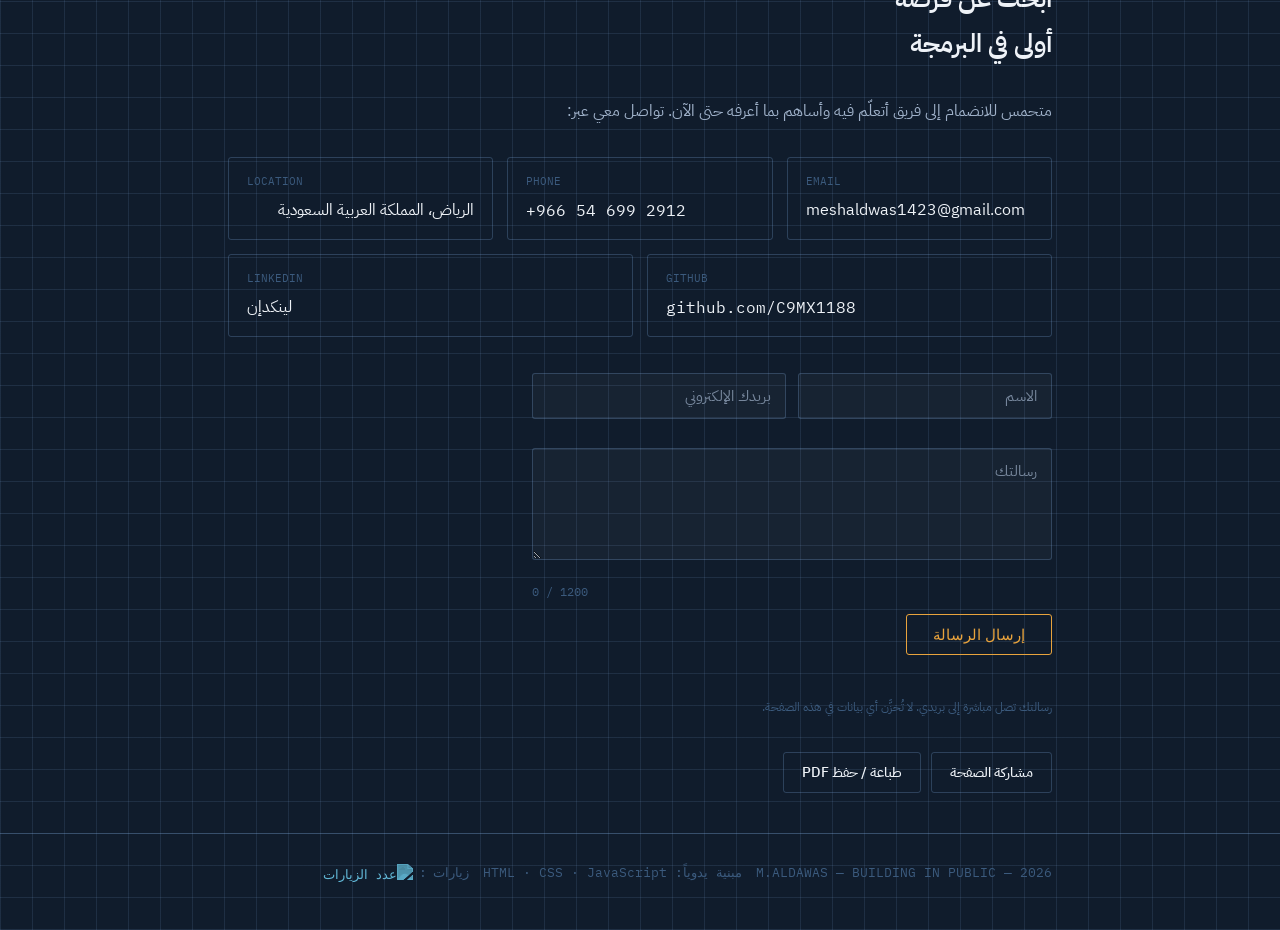
==== commit fb6d68ff: "Add files via upload" ====
--- a/index.html
+++ b/index.html
@@ -9,14 +9,17 @@
 <meta name="format-detection" content="telephone=no">
 <link rel="icon" type="image/png" href="logo.png">
 <link rel="apple-touch-icon" href="logo.png">
+<link rel="manifest" href="manifest.webmanifest">
+<meta name="apple-mobile-web-app-capable" content="yes">
+<meta name="apple-mobile-web-app-title" content="مشعل الدواس">
 <title data-en="Meshal Aldawas — Junior Developer">مشعل الدواس — مبرمج مبتدئ</title>
 
-<meta name="description" content="مشعل الدواس — مبرمج مبتدئ من الرياض، يبني أساسه في تطوير الويب. شاهد مساره التعليمي، مهاراته، مشاريعه، وأكثر من 50 شهادة تدريبية.">
+<meta name="description" content="مشعل الدواس — مبرمج مبتدئ من الرياض، يبني أساسه في تطوير الويب. المسار التعليمي، المهارات بمستوياتها الفعلية، المشاريع، وـ 53 شهادة تدريبية (131 ساعة).">
 <meta name="author" content="Meshal Aldawas">
 
 <meta property="og:type" content="profile">
 <meta property="og:title" content="مشعل الدواس — مبرمج مبتدئ">
-<meta property="og:description" content="مبرمج مبتدئ من الرياض يبني أساسه في تطوير الويب — المسار، المهارات، المشاريع، وأكثر من 50 شهادة تدريبية.">
+<meta property="og:description" content="مبرمج مبتدئ من الرياض يبني أساسه في تطوير الويب — المسار، المهارات، المشاريع، وـ 53 شهادة تدريبية (131 ساعة).">
 <meta property="og:url" content="https://c9mx1188.github.io/Meshalaldawas/">
 <meta property="og:image" content="https://c9mx1188.github.io/Meshalaldawas/og-image.png">
 <meta property="og:image:width" content="1200">
@@ -25,27 +28,35 @@
 
 <meta name="twitter:card" content="summary_large_image">
 <meta name="twitter:title" content="مشعل الدواس — مبرمج مبتدئ">
-<meta name="twitter:description" content="مبرمج مبتدئ من الرياض يبني أساسه في تطوير الويب — المسار، المهارات، المشاريع، وأكثر من 50 شهادة تدريبية.">
+<meta name="twitter:description" content="مبرمج مبتدئ من الرياض يبني أساسه في تطوير الويب — المسار، المهارات، المشاريع، وـ 53 شهادة تدريبية (131 ساعة).">
 <meta name="twitter:image" content="https://c9mx1188.github.io/Meshalaldawas/og-image.png">
 
 <link rel="canonical" href="https://c9mx1188.github.io/Meshalaldawas/">
 
 <link rel="preconnect" href="https://fonts.googleapis.com">
 <link rel="preconnect" href="https://fonts.gstatic.com" crossorigin>
-<link href="https://fonts.googleapis.com/css2?family=IBM+Plex+Sans+Arabic:wght@300;400;500;600;700&family=IBM+Plex+Sans:wght@300;400;500;600&family=IBM+Plex+Mono:wght@400;500&display=swap" rel="stylesheet">
+<link href="https://fonts.googleapis.com/css2?family=IBM+Plex+Sans+Arabic:wght@400;500;600&family=IBM+Plex+Sans:wght@400;500;600&family=IBM+Plex+Mono:wght@400;500&display=swap" rel="stylesheet">
 <link rel="stylesheet" href="style.css">
 
 <script>
-  /* نطبّق اللغة المحفوظة قبل رسم الصفحة حتى لا يهتزّ اتجاه الصفحة (FOUC / direction shift).
+  /* نطبّق اللغة والثيم المحفوظين قبل رسم الصفحة حتى لا يهتزّ الاتجاه أو تومض الألوان (FOUC).
      استبدال النصوص نفسه يتم في interactions.js بعد بناء DOM. */
   (function () {
+    var root = document.documentElement;
     try {
       if (localStorage.getItem('site-lang') === 'en') {
-        document.documentElement.lang = 'en';
-        document.documentElement.dir = 'ltr';
-        document.documentElement.classList.add('lang-en');
+        root.lang = 'en';
+        root.dir = 'ltr';
+        root.classList.add('lang-en');
       }
     } catch (e) { /* localStorage معطّل — نتجاهل بهدوء */ }
+    try {
+      var t = localStorage.getItem('site-theme');
+      if (!t) t = 'dark';
+      root.dataset.theme = t;
+      var meta = document.querySelector('meta[name="theme-color"]');
+      if (meta) meta.setAttribute('content', t === 'light' ? '#f4f7fb' : '#101c2c');
+    } catch (e) { root.dataset.theme = 'dark'; }
   })();
 </script>
 
@@ -76,20 +87,52 @@
 </head>
 <body>
 
-<a class="skip-link" href="#main">تخطَّ إلى المحتوى الرئيسي</a>
-
-<div class="music-control" id="music-control">
-  <button type="button" id="music-toggle" class="music-toggle" aria-label="تشغيل الموسيقى الخلفية" aria-pressed="false">
-    <span class="eq" aria-hidden="true"><span></span><span></span><span></span></span>
-  </button>
-  <input type="range" id="music-volume" class="music-volume" min="0" max="100" value="35"
-         aria-label="مستوى صوت الموسيقى" data-en-aria="Music volume">
-</div>
-<audio id="bg-music" src="background-music.mp3" loop preload="metadata" playsinline></audio>
-
-<button type="button" id="lang-toggle" class="lang-toggle" aria-label="Switch to English">EN</button>
-
-<div class="wrap" id="main">
+<a class="skip-link" href="#main" data-en="Skip to main content">تخطَّ إلى المحتوى الرئيسي</a>
+
+<div class="scroll-progress" id="scroll-progress" role="presentation"><span></span></div>
+
+<nav class="site-nav" id="site-nav" aria-label="التنقل الرئيسي" data-en-aria="Main navigation">
+  <div class="nav-inner">
+    <a class="nav-brand" href="#main">
+      <img src="logo.png" alt="" width="34" height="34" decoding="async" fetchpriority="low">
+      <span class="nav-brand-text" data-en="M. ALDAWAS">م. الدواس</span>
+    </a>
+
+    <button type="button" class="nav-burger" id="nav-burger" aria-expanded="false" aria-controls="nav-links"
+            aria-label="فتح القائمة" data-en-aria="Open menu">
+      <span aria-hidden="true"></span><span aria-hidden="true"></span><span aria-hidden="true"></span>
+    </button>
+
+    <ul class="nav-links" id="nav-links">
+      <li><a href="#path" data-en="Path">المسار</a></li>
+      <li><a href="#now" data-en="Now">الآن</a></li>
+      <li><a href="#skills" data-en="Skills">المهارات</a></li>
+      <li><a href="#experience" data-en="Experience">الخبرة</a></li>
+      <li><a href="#projects" data-en="Projects">المشاريع</a></li>
+      <li><a href="#certificates" data-en="Certificates">الشهادات</a></li>
+      <li><a href="#contact" data-en="Contact">تواصل</a></li>
+    </ul>
+
+    <div class="nav-tools">
+      <div class="music-control" id="music-control">
+        <button type="button" id="music-toggle" class="music-toggle" aria-label="تشغيل الموسيقى الخلفية" aria-pressed="false">
+          <span class="eq" aria-hidden="true"><span></span><span></span><span></span></span>
+        </button>
+        <input type="range" id="music-volume" class="music-volume" min="0" max="100" value="35"
+               aria-label="مستوى صوت الموسيقى" data-en-aria="Music volume">
+      </div>
+
+      <button type="button" id="theme-toggle" class="icon-btn" aria-label="تبديل الوضع الفاتح" data-en-aria="Toggle light mode">
+        <span class="theme-icon" aria-hidden="true"></span>
+      </button>
+
+      <button type="button" id="lang-toggle" class="lang-toggle" aria-label="Switch to English">EN</button>
+    </div>
+  </div>
+</nav>
+<audio id="bg-music" src="background-music.mp3" loop preload="none" playsinline></audio>
+
+<main class="wrap" id="main">
 
   <header class="hero">
     <div class="tick-row" aria-hidden="true">
@@ -97,6 +140,8 @@
       <div class="tick"></div><div class="tick"></div><div class="tick"></div><div class="tick"></div><div class="tick"></div>
       <div class="tick"></div><div class="tick"></div><div class="tick"></div><div class="tick"></div><div class="tick"></div>
     </div>
+
+    <img class="hero-logo" src="logo.png" alt="شعار مشعل الدواس" data-en-alt="Meshal Aldawas logo" width="96" height="96" decoding="async" fetchpriority="high">
 
     <span class="role-tag" data-en="Junior Developer · Building My Foundations">مبرمج مبتدئ · في طور البناء</span>
     <h1 data-en="Meshal Aldawas">مشعل الدواس</h1>
@@ -111,10 +156,20 @@
       <div class="coord"><span class="k">STATUS</span><span class="v" data-en="Learning and looking for a first opportunity">أتعلّم وأبحث عن فرصة أولى</span></div>
     </div>
 
-    <a class="cv-download" href="meshal-aldawas-cv.pdf" download>
-      <span data-en="Download CV (PDF)">تحميل السيرة الذاتية (CV)</span>
-      <span class="cv-download-icon" aria-hidden="true">↓</span>
-    </a>
+    <div class="hero-actions">
+      <a class="cv-download" href="meshal-aldawas-cv.pdf" download>
+        <span data-en="Download CV (PDF)">تحميل السيرة الذاتية (CV)</span>
+        <span class="cv-download-icon" aria-hidden="true">↓</span>
+      </a>
+      <a class="ghost-btn" href="#contact" data-en="Contact me">تواصل معي</a>
+    </div>
+
+    <ul class="hero-stats" aria-label="أرقام سريعة" data-en-aria="Quick stats">
+      <li><strong class="mono" id="stat-certs">53</strong><span data-en="Certificates">شهادة تدريبية</span></li>
+      <li><strong class="mono" id="stat-hours">0</strong><span data-en="Training hours">ساعة تدريب</span></li>
+      <li><strong class="mono" id="stat-projects">4</strong><span data-en="Public projects">مشروع منشور</span></li>
+      <li><strong class="mono" id="stat-skills">30</strong><span data-en="Tracked skills">مهارة موثّقة</span></li>
+    </ul>
   </header>
 
   <section id="path">
@@ -137,7 +192,7 @@
       </div>
 
       <div class="tl-item">
-        <span class="tl-year" data-en="2025">2025</span>
+        <span class="tl-year" data-en="2026">2026</span>
         <h3 data-en="Professional &amp; Personal Development">تأهيل مهني وشخصي</h3>
         <p data-en="Courses from the Human Resources Development Fund: CV writing, self-marketing and personal branding, soft skills, and finding your passion.">دورات من صندوق تنمية الموارد البشرية: إعداد السيرة الذاتية، تسويق الذات وبناء الهوية، المهارات الناعمة، وصناعة الشغف.</p>
       </div>
@@ -174,60 +229,67 @@
       <span class="idx">03 / STACK</span>
     </div>
 
+    <p class="skills-legend">
+      <span class="legend-item"><span class="lvl-dots" aria-hidden="true"><i class="on"></i><i class="on"></i><i class="on"></i></span><span data-en="Comfortable — used in projects">مرتاح — استخدمتها في مشاريع</span></span>
+      <span class="legend-item"><span class="lvl-dots" aria-hidden="true"><i class="on"></i><i class="on"></i><i></i></span><span data-en="Practicing — built exercises">أتدرّب — بنيت بها تمارين</span></span>
+      <span class="legend-item"><span class="lvl-dots" aria-hidden="true"><i class="on"></i><i></i><i></i></span><span data-en="Studied — foundations only">درستها — أساسيات</span></span>
+    </p>
+
     <div class="skill-grid">
       <div class="skill-box">
         <h3>LANGUAGES</h3>
         <div class="chip-row">
-          <span class="chip core">JavaScript</span>
-          <span class="chip">Java</span>
-          <span class="chip">C#</span>
-          <span class="chip">Python</span>
-          <span class="chip">C++</span>
-          <span class="chip">PHP</span>
+          <span class="chip core" data-level="3">JavaScript</span>
+          <span class="chip" data-level="2">Java</span>
+          <span class="chip" data-level="1">C#</span>
+          <span class="chip" data-level="1">Python</span>
+          <span class="chip" data-level="1">C++</span>
+          <span class="chip" data-level="1">PHP</span>
         </div>
       </div>
       <div class="skill-box">
         <h3>FRAMEWORKS &amp; TOOLS</h3>
         <div class="chip-row">
-          <span class="chip core">Node.js</span>
-          <span class="chip core">Express</span>
-          <span class="chip">ASP.NET Core</span>
-          <span class="chip">Angular</span>
-          <span class="chip">TypeSpec</span>
-          <span class="chip">ASP.NET Core Identity</span>
-          <span class="chip">Git</span>
-          <span class="chip">GitHub</span>
+          <span class="chip core" data-level="2">Node.js</span>
+          <span class="chip core" data-level="2">Express</span>
+          <span class="chip" data-level="1">ASP.NET Core</span>
+          <span class="chip" data-level="1">Angular</span>
+          <span class="chip" data-level="1">TypeSpec</span>
+          <span class="chip" data-level="1">ASP.NET Core Identity</span>
+          <span class="chip" data-level="3">Git</span>
+          <span class="chip" data-level="3">GitHub</span>
         </div>
       </div>
       <div class="skill-box">
         <h3>WEB &amp; DESIGN</h3>
         <div class="chip-row">
-          <span class="chip">CSS (Grid / Flexbox)</span>
-          <span class="chip" data-en="Responsive Design">تصميم متجاوب (Responsive)</span>
-          <span class="chip" data-en="Accessibility">إمكانية الوصول (Accessibility)</span>
-          <span class="chip">DOM</span>
-          <span class="chip" data-en="API Documentation">توثيق APIs</span>
-          <span class="chip">GraphQL</span>
-          <span class="chip">Adobe Portfolio</span>
+          <span class="chip core" data-level="3">HTML</span>
+          <span class="chip core" data-level="3">CSS (Grid / Flexbox)</span>
+          <span class="chip" data-level="3" data-en="Responsive Design">تصميم متجاوب (Responsive)</span>
+          <span class="chip" data-level="2" data-en="Accessibility">إمكانية الوصول (Accessibility)</span>
+          <span class="chip" data-level="3">DOM</span>
+          <span class="chip" data-level="2" data-en="API Documentation">توثيق APIs</span>
+          <span class="chip" data-level="1">GraphQL</span>
+          <span class="chip" data-level="2">Adobe Portfolio</span>
         </div>
       </div>
       <div class="skill-box">
         <h3>DATA</h3>
         <div class="chip-row">
-          <span class="chip" data-en="Database Design">تصميم قواعد البيانات</span>
-          <span class="chip">Data Analytics</span>
-          <span class="chip">Data Visualization</span>
-          <span class="chip">Excel (VBA / Power Automate)</span>
+          <span class="chip" data-level="2" data-en="Database Design">تصميم قواعد البيانات</span>
+          <span class="chip" data-level="2">Data Analytics</span>
+          <span class="chip" data-level="2">Data Visualization</span>
+          <span class="chip" data-level="2">Excel (VBA / Power Automate)</span>
         </div>
       </div>
       <div class="skill-box">
         <h3>PRACTICE</h3>
         <div class="chip-row">
-          <span class="chip" data-en="Problem Solving">حل المشكلات</span>
-          <span class="chip" data-en="Requirements Gathering">جمع متطلبات العملاء</span>
-          <span class="chip" data-en="Teamwork">العمل ضمن فريق</span>
-          <span class="chip" data-en="Small Project Management">إدارة المشاريع الصغيرة</span>
-          <span class="chip" data-en="Product Management">إدارة المنتجات (Product Management)</span>
+          <span class="chip" data-level="3" data-en="Problem Solving">حل المشكلات</span>
+          <span class="chip" data-level="3" data-en="Requirements Gathering">جمع متطلبات العملاء</span>
+          <span class="chip" data-level="3" data-en="Teamwork">العمل ضمن فريق</span>
+          <span class="chip" data-level="2" data-en="Small Project Management">إدارة المشاريع الصغيرة</span>
+          <span class="chip" data-level="2" data-en="Product Management">إدارة المنتجات (Product Management)</span>
         </div>
       </div>
     </div>
@@ -305,12 +367,44 @@
       <span class="idx">06 / CERTIFICATES</span>
     </div>
 
-    <p class="cert-total" aria-live="polite">
-      <span data-en="Total certificates:">إجمالي الشهادات:</span>
-      <strong class="mono" id="cert-total">53</strong>
-    </p>
-
-    <button type="button" id="toggle-all-certs" class="toggle-all-btn" data-state="collapsed" data-ar-expand="توسيع الكل" data-ar-collapse="طي الكل" data-en-expand="Expand all" data-en-collapse="Collapse all">توسيع الكل</button>
+    <div class="cert-stats">
+      <p class="cert-total">
+        <span data-en="Total certificates:">إجمالي الشهادات:</span>
+        <strong class="mono" id="cert-total">53</strong>
+      </p>
+      <p class="cert-total">
+        <span data-en="Total hours:">إجمالي الساعات:</span>
+        <strong class="mono" id="cert-hours">0</strong>
+      </p>
+    </div>
+
+    <div class="cert-chart" id="cert-chart" aria-hidden="true"></div>
+
+    <div class="cert-controls">
+      <div class="cert-search">
+        <span class="cert-search-icon mono" aria-hidden="true">⌕</span>
+        <input type="search" id="cert-search" placeholder="ابحث في الشهادات… (/)" data-en-placeholder="Search certificates… (/)"
+               aria-label="ابحث في الشهادات" data-en-aria="Search certificates" autocomplete="off">
+        <button type="button" class="cert-search-clear" id="cert-search-clear" hidden
+                aria-label="مسح البحث" data-en-aria="Clear search">✕</button>
+      </div>
+
+      <label class="cert-sort">
+        <span class="cert-sort-label" data-en="Sort">ترتيب</span>
+        <select id="cert-sort" aria-label="ترتيب الشهادات" data-en-aria="Sort certificates">
+          <option value="date-desc" data-en="Newest first">الأحدث أولاً</option>
+          <option value="date-asc" data-en="Oldest first">الأقدم أولاً</option>
+          <option value="hours-desc" data-en="Longest first">الأطول مدة</option>
+          <option value="title-asc" data-en="A → Z">أبجدياً</option>
+        </select>
+      </label>
+
+      <button type="button" id="toggle-all-certs" class="toggle-all-btn" data-state="collapsed" data-ar-expand="توسيع الكل" data-ar-collapse="طي الكل" data-en-expand="Expand all" data-en-collapse="Collapse all">توسيع الكل</button>
+    </div>
+
+    <div class="cert-filters" id="cert-filters" role="group" aria-label="تصفية حسب المجال" data-en-aria="Filter by category"></div>
+
+    <p class="cert-search-status" id="cert-search-status" role="status" aria-live="polite"></p>
 
     <details class="cert-group" open>
       <summary><span data-en="Web Development">تطوير الويب</span><span class="count mono">25</span></summary>
@@ -957,7 +1051,7 @@
     </div>
   </section>
 
-  <footer id="contact">
+  <section id="contact" class="contact-section">
     <span class="idx">08 / CONTACT</span>
     <h2 class="footer-title" data-en="Looking for my first opportunity in programming">أبحث عن فرصة أولى في البرمجة</h2>
     <p class="footer-lede" data-en="Excited to join a team where I can keep learning and contribute what I know so far. Reach me via:">
@@ -968,10 +1062,16 @@
       <div class="contact-item email">
         <span class="k">EMAIL</span>
         <a class="v" href="mailto:meshaldwas1423@gmail.com">meshaldwas1423@gmail.com</a>
+        <button type="button" class="copy-btn" data-copy="meshaldwas1423@gmail.com"
+                aria-label="نسخ البريد الإلكتروني" data-en-aria="Copy email"
+                data-ar-copy="نسخ" data-ar-done="تم النسخ" data-en-copy="Copy" data-en-done="Copied">نسخ</button>
       </div>
       <div class="contact-item">
         <span class="k">PHONE</span>
         <a class="v mono" href="tel:+966546992912">+966 54 699 2912</a>
+        <button type="button" class="copy-btn" data-copy="+966546992912"
+                aria-label="نسخ رقم الجوال" data-en-aria="Copy phone number"
+                data-ar-copy="نسخ" data-ar-done="تم النسخ" data-en-copy="Copy" data-en-done="Copied">نسخ</button>
       </div>
       <div class="contact-item loc">
         <span class="k">LOCATION</span>
@@ -983,34 +1083,96 @@
       </div>
       <div class="contact-item">
         <span class="k">LINKEDIN</span>
-        <a class="v" href="https://www.linkedin.com/in/مشعل-الدواس-6102771b5/" target="_blank" rel="noopener" data-en="LinkedIn">لينكدإن</a>
-      </div>
-    </div>
-
-    <form id="contact-form" class="contact-form" action="https://formspree.io/f/xeaqwybo" method="POST">
+        <a class="v" href="https://www.linkedin.com/in/%D9%85%D8%B4%D8%B9%D9%84-%D8%A7%D9%84%D8%AF%D9%88%D8%A7%D8%B3-6102771b5/" target="_blank" rel="noopener noreferrer" data-en="LinkedIn">لينكدإن</a>
+      </div>
+    </div>
+
+    <form id="contact-form" class="contact-form" action="https://formspree.io/f/xeaqwybo" method="POST" novalidate>
       <div class="form-row">
-        <input type="text" name="name" placeholder="الاسم" data-en-placeholder="Name" required>
-        <input type="email" name="email" placeholder="بريدك الإلكتروني" data-en-placeholder="Your email" required>
-      </div>
-      <textarea name="message" rows="4" placeholder="رسالتك" data-en-placeholder="Your message" required></textarea>
+        <div class="field">
+          <input type="text" id="cf-name" name="name" placeholder="الاسم" data-en-placeholder="Name"
+                 required minlength="2" maxlength="80" autocomplete="name"
+                 aria-describedby="cf-name-err">
+          <span class="field-err" id="cf-name-err"></span>
+        </div>
+        <div class="field">
+          <input type="email" id="cf-email" name="email" placeholder="بريدك الإلكتروني" data-en-placeholder="Your email"
+                 required maxlength="120" autocomplete="email" inputmode="email"
+                 aria-describedby="cf-email-err">
+          <span class="field-err" id="cf-email-err"></span>
+        </div>
+      </div>
+
+      <div class="field">
+        <textarea id="cf-message" name="message" rows="4" placeholder="رسالتك" data-en-placeholder="Your message"
+                  required minlength="10" maxlength="1200" aria-describedby="cf-message-err cf-count"></textarea>
+        <span class="field-err" id="cf-message-err"></span>
+        <span class="field-count mono" id="cf-count">0 / 1200</span>
+      </div>
+
+      <!-- مصيدة روبوتات (honeypot): مخفية عن البشر، تملؤها البرامج الآلية غالباً -->
+      <div class="hp-field" aria-hidden="true">
+        <label for="cf-website">اترك هذا الحقل فارغاً</label>
+        <input type="text" id="cf-website" name="_gotcha" tabindex="-1" autocomplete="off">
+      </div>
+
       <button type="submit" class="form-submit">
         <span data-en="Send Message">إرسال الرسالة</span>
       </button>
       <p class="form-status" role="status" aria-live="polite"></p>
+      <p class="form-note" data-en="Your message goes straight to my inbox. No data is stored on this page.">
+        رسالتك تصل مباشرة إلى بريدي. لا تُخزَّن أي بيانات في هذه الصفحة.
+      </p>
     </form>
 
+    <div class="footer-actions">
+      <button type="button" id="share-btn" class="ghost-btn compact" data-en="Share this page">مشاركة الصفحة</button>
+      <button type="button" id="print-btn" class="ghost-btn compact" data-en="Print / Save as PDF">طباعة / حفظ PDF</button>
+    </div>
+
+  </section>
+
+</main>
+
+<footer class="site-footer">
+  <div class="wrap">
     <p class="foot-note">
-      M.ALDAWAS — BUILDING IN PUBLIC — 2026
+      <span>M.ALDAWAS — BUILDING IN PUBLIC — <span id="foot-year">2026</span></span>
+      <span class="foot-built" data-en="Hand-coded: HTML · CSS · JavaScript">مبنية يدوياً: HTML · CSS · JavaScript</span>
       <span class="visit-counter">
         <span data-en="VISITS">زيارات</span>:
-        <img src="https://meshaldwas.goatcounter.com/counter//.svg?no-branding=1" alt="عدد الزيارات" width="18" height="18" loading="lazy" decoding="async" referrerpolicy="no-referrer">
+        <img src="https://meshaldwas.goatcounter.com/counter/%2F.svg?no-branding=1" alt="عدد الزيارات" data-en-alt="Visit count" height="18" loading="lazy" decoding="async" referrerpolicy="no-referrer">
       </span>
     </p>
-  </footer>
-
-</div>
-
-<script data-goatcounter="https://meshaldwas.goatcounter.com/count" async src="//gc.zgo.at/count.js"></script>
+  </div>
+</footer>
+
+<button type="button" id="back-to-top" class="back-to-top" aria-label="العودة إلى الأعلى" data-en-aria="Back to top">
+  <span aria-hidden="true">↑</span>
+</button>
+
+<div class="toast" id="toast" role="status" aria-live="polite"></div>
+
+<dialog id="shortcuts-dialog" class="shortcuts-dialog" aria-labelledby="shortcuts-title">
+  <h2 id="shortcuts-title" data-en="Keyboard shortcuts">اختصارات لوحة المفاتيح</h2>
+  <ul class="shortcuts-list">
+    <li><kbd>/</kbd><span data-en="Jump to certificate search">الانتقال إلى بحث الشهادات</span></li>
+    <li><kbd>T</kbd><span data-en="Toggle light / dark mode">تبديل الوضع الفاتح / الداكن</span></li>
+    <li><kbd>L</kbd><span data-en="Switch language (AR / EN)">تبديل اللغة (عربي / إنجليزي)</span></li>
+    <li><kbd>M</kbd><span data-en="Play / pause background music">تشغيل / إيقاف الموسيقى</span></li>
+    <li><kbd>Esc</kbd><span data-en="Close menu or dialog">إغلاق القائمة أو النافذة</span></li>
+    <li><kbd>?</kbd><span data-en="Show this help">عرض هذه المساعدة</span></li>
+  </ul>
+  <button type="button" id="shortcuts-close" class="ghost-btn compact" data-en="Close">إغلاق</button>
+</dialog>
+
+<button type="button" id="shortcuts-btn" class="shortcuts-btn"
+        aria-label="عرض اختصارات لوحة المفاتيح" data-en-aria="Show keyboard shortcuts">
+  <span aria-hidden="true">?</span>
+</button>
+
+<script data-goatcounter="https://meshaldwas.goatcounter.com/count" async src="https://gc.zgo.at/count.js"></script>
 <script src="interactions.js" defer></script>
+<script src="register-sw.js" defer></script>
 </body>
 </html>
--- a/style.css
+++ b/style.css
@@ -1,6 +1,11 @@
-:root{
+/* =========================================================
+   Design tokens — الوضع الداكن (الافتراضي)
+   ========================================================= */
+:root,
+[data-theme="dark"]{
   --ink: #101c2c;
   --ink-2: #16273c;
+  --surface: #142338;
   --grid: rgba(120,160,210,0.14);
   --grid-strong: rgba(120,160,210,0.28);
   --paper: #eef2f7;
@@ -9,8 +14,35 @@
   --amber: #e8a33d;
   --amber-dim: rgba(232,163,61,0.35);
   --teal: #6fd7c5;
+  --teal-soft: rgba(111,215,197,0.10);
+  --nav-bg: rgba(16,28,44,0.82);
+  --danger: #e0685c;
   --radius: 3px;
+  --radius-lg: 10px;
+  --shadow-soft: 0 10px 30px rgba(0,0,0,0.35);
   color-scheme: dark;
+}
+
+/* =========================================================
+   الوضع الفاتح — ورق مخططات فاتح، تباين مطابق لـ WCAG AA
+   ========================================================= */
+[data-theme="light"]{
+  --ink: #f4f7fb;
+  --ink-2: #e7eef7;
+  --surface: #ffffff;
+  --grid: rgba(40,80,130,0.10);
+  --grid-strong: rgba(40,80,130,0.22);
+  --paper: #14243a;
+  --paper-dim: #4c627e;
+  --line: #7089a6;
+  --amber: #9a5f06;
+  --amber-dim: rgba(154,95,6,0.28);
+  --teal: #0a7f6c;
+  --teal-soft: rgba(10,127,108,0.08);
+  --nav-bg: rgba(244,247,251,0.86);
+  --danger: #b32d20;
+  --shadow-soft: 0 10px 30px rgba(30,60,100,0.12);
+  color-scheme: light;
 }
 
 *{ box-sizing:border-box; margin:0; padding:0; }
@@ -27,39 +59,161 @@
   font-weight:400;
   line-height:1.75;
   min-height:100vh;
+  overflow-x:hidden;
+  transition: background-color .3s ease, color .3s ease;
 }
 
 .mono{ font-family:'IBM Plex Mono', monospace; direction:ltr; unicode-bidi: isolate; }
 
-.music-control{
+/* ===== شريط التقدم في القراءة ===== */
+.scroll-progress{
   position: fixed;
-  top: 20px;
-  left: 20px;
-  z-index: 50;
+  top: 0;
+  inset-inline: 0;
+  height: 3px;
+  z-index: 70;
+  pointer-events: none;
+  background: transparent;
+}
+.scroll-progress span{
+  display:block;
+  height:100%;
+  width: var(--progress, 0%);
+  background: linear-gradient(90deg, var(--teal), var(--amber));
+  transition: width .1s linear;
+}
+
+/* ===== شريط التنقل العلوي ===== */
+.site-nav{
+  position: fixed;
+  top: 0;
+  inset-inline: 0;
+  z-index: 60;
+  background: var(--nav-bg);
+  backdrop-filter: blur(14px);
+  -webkit-backdrop-filter: blur(14px);
+  border-bottom: 1px solid transparent;
+  transition: border-color .25s ease, box-shadow .25s ease, background-color .3s ease;
+}
+.site-nav.is-stuck{
+  border-bottom-color: var(--grid-strong);
+  box-shadow: 0 6px 22px rgba(0,0,0,0.18);
+}
+.nav-inner{
+  max-width: 1080px;
+  margin: 0 auto;
+  padding: 10px 28px;
   display: flex;
   align-items: center;
-  gap: 12px;
-  background: rgba(16,28,44,0.75);
-  backdrop-filter: blur(10px);
-  -webkit-backdrop-filter: blur(10px);
-  border: 1px solid rgba(111,215,197,0.35);
+  gap: 18px;
+}
+.nav-brand{
+  display:inline-flex;
+  align-items:center;
+  gap:10px;
+  color: var(--paper);
+  font-weight:600;
+  font-size:0.95rem;
+  flex-shrink:0;
+}
+.nav-brand:hover{ text-decoration:none; color: var(--teal); }
+.nav-brand img{ width:34px; height:34px; object-fit:contain; }
+
+.nav-links{
+  display:flex;
+  align-items:center;
+  gap: 4px;
+  list-style:none;
+  margin-inline-start:auto;
+  flex-wrap:wrap;
+}
+.nav-links a{
+  display:block;
+  padding: 7px 11px;
   border-radius: 999px;
-  padding: 7px 18px 7px 7px;
-  box-shadow:
-    0 0 10px rgba(111,215,197,0.25),
-    0 0 24px rgba(111,215,197,0.12),
-    inset 0 0 12px rgba(111,215,197,0.06);
+  color: var(--paper-dim);
+  font-size: 0.88rem;
+  white-space: nowrap;
+  transition: color .2s ease, background-color .2s ease;
+}
+.nav-links a:hover{ color: var(--paper); background: var(--teal-soft); text-decoration:none; }
+.nav-links a.is-active{ color: var(--teal); background: var(--teal-soft); font-weight:500; }
+
+.nav-tools{
+  display:flex;
+  align-items:center;
+  gap: 10px;
+  flex-shrink:0;
+}
+
+.nav-burger{
+  display:none;
+  width: 40px;
+  height: 38px;
+  margin-inline-start:auto;
+  flex-direction:column;
+  align-items:center;
+  justify-content:center;
+  gap:5px;
+  background:transparent;
+  border:1px solid var(--grid-strong);
+  border-radius: var(--radius);
+  cursor:pointer;
+}
+.nav-burger span{
+  display:block;
+  width:18px;
+  height:1.5px;
+  background: var(--paper);
+  transition: transform .25s ease, opacity .2s ease;
+}
+.nav-burger[aria-expanded="true"] span:nth-child(1){ transform: translateY(6.5px) rotate(45deg); }
+.nav-burger[aria-expanded="true"] span:nth-child(2){ opacity:0; }
+.nav-burger[aria-expanded="true"] span:nth-child(3){ transform: translateY(-6.5px) rotate(-45deg); }
+
+.icon-btn{
+  width: 38px;
+  height: 38px;
+  display:inline-flex;
+  align-items:center;
+  justify-content:center;
+  background: transparent;
+  border: 1px solid var(--grid-strong);
+  border-radius: 999px;
+  color: var(--paper);
+  cursor: pointer;
+  transition: border-color .2s ease, color .2s ease, transform .15s ease;
+}
+.icon-btn:hover{ border-color: var(--amber); color: var(--amber); transform: scale(1.05); }
+.theme-icon{
+  width: 15px;
+  height: 15px;
+  border-radius: 50%;
+  background: currentColor;
+  box-shadow: inset -5px -3px 0 0 var(--ink);
+  transition: box-shadow .3s ease, transform .3s ease;
+}
+[data-theme="light"] .theme-icon{
+  box-shadow: 0 0 0 2px var(--ink), 0 0 0 3.5px currentColor;
+  transform: scale(0.72);
+}
+
+.music-control{
+  display: flex;
+  align-items: center;
+  gap: 10px;
+  background: transparent;
+  border: 1px solid var(--grid-strong);
+  border-radius: 999px;
+  padding: 3px 14px 3px 3px;
   transition: border-color .3s ease, box-shadow .3s ease;
 }
+.music-control:has(.music-toggle.playing){
+  border-color: var(--amber);
+}
 .lang-toggle{
-  position: fixed;
-  top: 20px;
-  right: 20px;
-  z-index: 50;
-  padding: 10px 16px;
-  background: rgba(16,28,44,0.75);
-  backdrop-filter: blur(10px);
-  -webkit-backdrop-filter: blur(10px);
+  padding: 8px 14px;
+  background: transparent;
   border: 1px solid var(--grid-strong);
   border-radius: 999px;
   color: var(--paper);
@@ -74,17 +228,9 @@
 
 /* استُبدل هذا السطر بقاعدة html.lang-en في نهاية الملف (خط لاتيني أولاً عند الإنجليزية) */
 
-.music-control:has(.music-toggle.playing){
-  border-color: rgba(232,163,61,0.55);
-  box-shadow:
-    0 0 14px rgba(232,163,61,0.35),
-    0 0 34px rgba(232,163,61,0.18),
-    inset 0 0 14px rgba(232,163,61,0.08);
-}
-
 .music-toggle{
-  width: 42px;
-  height: 42px;
+  width: 32px;
+  height: 32px;
   flex-shrink: 0;
   border-radius: 50%;
   background: radial-gradient(circle at 35% 30%, rgba(111,215,197,0.18), transparent 70%);
@@ -143,7 +289,7 @@
 .music-volume{
   appearance: none;
   -webkit-appearance: none;
-  width: 84px;
+  width: 66px;
   height: 4px;
   border-radius: 999px;
   background: linear-gradient(90deg, var(--teal) 0%, var(--teal) var(--vol, 50%), rgba(255,255,255,0.12) var(--vol, 50%));
@@ -203,9 +349,17 @@
 /* ===== Header / Hero ===== */
 header.hero{
   position:relative;
-  padding: 76px 0 64px;
+  padding: 116px 0 64px;
   border-bottom: 1px solid var(--grid-strong);
 }
+.hero-logo{
+  width: 96px;
+  height: 96px;
+  object-fit: contain;
+  margin-bottom: 18px;
+  filter: drop-shadow(0 6px 18px rgba(111,215,197,0.22));
+}
+[data-theme="light"] .hero-logo{ filter: drop-shadow(0 6px 18px rgba(30,60,100,0.18)); }
 
 .tick-row{
   display:flex;
@@ -292,6 +446,65 @@
   transition: transform .2s ease;
 }
 .cv-download:hover .cv-download-icon{ transform: translateY(2px); }
+
+.hero-actions{
+  display:flex;
+  flex-wrap:wrap;
+  gap: 12px;
+  align-items:center;
+}
+.ghost-btn{
+  display:inline-flex;
+  align-items:center;
+  gap:8px;
+  margin-top:34px;
+  padding: 12px 22px;
+  border: 1px solid var(--grid-strong);
+  border-radius: var(--radius);
+  color: var(--paper);
+  font-size:0.92rem;
+  font-weight:500;
+  transition: border-color .2s ease, color .2s ease, background .2s ease;
+}
+.ghost-btn:hover{
+  border-color: var(--teal);
+  color: var(--teal);
+  background: var(--teal-soft);
+  text-decoration:none;
+}
+
+/* ===== شريط الإحصائيات في الهيرو ===== */
+.hero-stats{
+  list-style:none;
+  display:grid;
+  grid-template-columns: repeat(4, minmax(0,1fr));
+  gap: 1px;
+  margin-top: 42px;
+  background: var(--grid-strong);
+  border: 1px solid var(--grid-strong);
+  border-radius: var(--radius);
+  overflow:hidden;
+}
+.hero-stats li{
+  background: var(--ink);
+  padding: 16px 14px;
+  display:flex;
+  flex-direction:column;
+  gap:2px;
+  text-align:center;
+  align-items:center;
+}
+.hero-stats strong{
+  font-size: 1.6rem;
+  font-weight:600;
+  color: var(--teal);
+  line-height:1.2;
+}
+.hero-stats span{
+  font-size: 0.78rem;
+  color: var(--paper-dim);
+  line-height:1.4;
+}
 
 /* ===== Section shell ===== */
 section{ padding: 56px 0; border-bottom:1px solid var(--grid-strong); }
@@ -417,6 +630,37 @@
 .chip:active{ transform: scale(0.96); }
 .chip.active{ border-color: var(--amber); color: var(--amber); }
 
+/* ===== \u0645\u0633\u062a\u0648\u0649 \u0625\u062a\u0642\u0627\u0646 \u0627\u0644\u0645\u0647\u0627\u0631\u0629 \u2014 \u0646\u0642\u0627\u0637 \u0635\u063a\u064a\u0631\u0629 \u062f\u0627\u062e\u0644 \u0627\u0644\u0640 chip ===== */\n.chip[data-level]{
+  display:inline-flex;
+  align-items:center;
+  gap: 8px;
+}
+.chip .lvl-dots{
+  display:inline-flex;
+  gap: 2.5px;
+  flex-shrink:0;
+}
+.chip .lvl-dots i{
+  width: 4px;
+  height: 4px;
+  border-radius: 50%;
+  background: currentColor;
+  opacity: 0.22;
+}
+.chip .lvl-dots i.on{ opacity: 1; }
+
+/* \u0645\u0641\u062a\u0627\u062d \u0642\u0631\u0627\u0621\u0629 \u0627\u0644\u0645\u0633\u062a\u0648\u064a\u0627\u062a \u2014 \u064a\u0633\u062a\u062e\u062f\u0645 \u0646\u0641\u0633 \u0628\u0646\u064a\u0629 \u0627\u0644\u0646\u0642\u0627\u0637 */
+.skills-legend{
+  display:flex;
+  flex-wrap:wrap;
+  gap: 8px 20px;
+  margin: -18px 0 24px;
+  font-size: 0.8rem;
+  color: var(--paper-dim);
+}
+.legend-item{ display:inline-flex; align-items:center; gap:7px; }
+.legend-item .lvl-dots i{ background: var(--teal); }
+
 .chip-ping{
   position:absolute;
   width:10px; height:10px;
@@ -581,6 +825,195 @@
 }
 
 /* ===== Certificates ===== */
+.cert-stats{
+  display:flex;
+  flex-wrap:wrap;
+  gap: 10px;
+  margin-bottom: 20px;
+}
+
+/* مخطط توزيع الشهادات — يُبنى ديناميكياً من المجموعات */
+.cert-chart{
+  display:flex;
+  flex-direction:column;
+  gap: 9px;
+  margin-bottom: 26px;
+  padding: 18px 20px;
+  border: 1px solid var(--grid-strong);
+  border-radius: var(--radius);
+  background: var(--teal-soft);
+}
+.cert-bar{
+  display:grid;
+  grid-template-columns: minmax(90px, 30%) 1fr auto;
+  align-items:center;
+  gap: 12px;
+  font-size: 0.82rem;
+}
+.cert-bar-label{ color: var(--paper-dim); }
+.cert-bar-track{
+  height: 7px;
+  border-radius: 999px;
+  background: var(--grid-strong);
+  overflow:hidden;
+}
+.cert-bar-fill{
+  display:block;
+  height:100%;
+  width:0;
+  border-radius: 999px;
+  background: linear-gradient(90deg, var(--teal), var(--amber));
+  transition: width 1s cubic-bezier(.22,.9,.3,1);
+}
+.cert-bar-value{
+  font-family:'IBM Plex Mono', monospace;
+  font-size: 0.78rem;
+  color: var(--teal);
+  min-width: 2ch;
+  text-align:end;
+}
+
+.cert-controls{
+  display:flex;
+  flex-wrap:wrap;
+  align-items:center;
+  gap: 12px;
+  margin-bottom: 10px;
+}
+.cert-search{
+  position:relative;
+  flex: 1 1 260px;
+  display:flex;
+  align-items:center;
+}
+.cert-search-icon{
+  position:absolute;
+  inset-inline-start: 13px;
+  color: var(--line);
+  font-size: 1rem;
+  pointer-events:none;
+}
+#cert-search{
+  width:100%;
+  padding: 10px 14px;
+  padding-inline-start: 38px;
+  background: transparent;
+  border: 1px solid var(--grid-strong);
+  border-radius: var(--radius);
+  color: var(--paper);
+  font-family:'IBM Plex Sans Arabic', sans-serif;
+  font-size: 0.9rem;
+  transition: border-color .2s ease;
+}
+#cert-search:focus{ outline:none; border-color: var(--teal); }
+#cert-search::placeholder{ color: var(--paper-dim); opacity:0.75; }
+#cert-search::-webkit-search-cancel-button{ filter: invert(0.5); cursor:pointer; }
+
+.cert-search-clear{
+  position:absolute;
+  inset-inline-end: 10px;
+  width: 22px;
+  height: 22px;
+  display:inline-flex;
+  align-items:center;
+  justify-content:center;
+  background: var(--grid-strong);
+  border: 0;
+  border-radius: 50%;
+  color: var(--paper);
+  font-size: 0.7rem;
+  line-height:1;
+  cursor:pointer;
+  transition: background .2s ease, color .2s ease;
+}
+.cert-search-clear:hover{ background: var(--teal); color: var(--ink); }
+.cert-search-clear[hidden]{ display:none; }
+
+/* \u0642\u0627\u0626\u0645\u0629 \u0627\u0644\u062a\u0631\u062a\u064a\u0628 */
+.cert-sort{
+  display:inline-flex;
+  align-items:center;
+  gap: 8px;
+  flex-shrink:0;
+}
+.cert-sort-label{
+  font-size: 0.82rem;
+  color: var(--paper-dim);
+}
+#cert-sort{
+  padding: 9px 12px;
+  background: var(--ink);
+  border: 1px solid var(--grid-strong);
+  border-radius: var(--radius);
+  color: var(--paper);
+  font-family:'IBM Plex Sans Arabic', sans-serif;
+  font-size: 0.85rem;
+  cursor:pointer;
+  transition: border-color .2s ease;
+}
+#cert-sort:hover, #cert-sort:focus{ border-color: var(--teal); outline:none; }
+
+/* \u0623\u0632\u0631\u0627\u0631 \u062a\u0635\u0641\u064a\u0629 \u0627\u0644\u0645\u062c\u0627\u0644\u0627\u062a */
+.cert-filters{
+  display:flex;
+  flex-wrap:wrap;
+  gap: 8px;
+  margin-bottom: 14px;
+}
+.cert-filter{
+  display:inline-flex;
+  align-items:center;
+  gap: 7px;
+  padding: 6px 13px;
+  background: transparent;
+  border: 1px solid var(--grid-strong);
+  border-radius: 999px;
+  color: var(--paper-dim);
+  font-family:'IBM Plex Sans Arabic', sans-serif;
+  font-size: 0.82rem;
+  cursor: pointer;
+  transition: border-color .2s ease, color .2s ease, background .2s ease;
+}
+.cert-filter:hover{ border-color: var(--teal); color: var(--paper); }
+.cert-filter[aria-pressed="true"]{
+  border-color: var(--teal);
+  background: var(--teal-soft);
+  color: var(--teal);
+  font-weight:500;
+}
+.cert-filter .n{
+  font-family:'IBM Plex Mono', monospace;
+  font-size: 0.72rem;
+  opacity: 0.8;
+}
+
+.cert-search-status{
+  min-height: 1.4em;
+  margin-bottom: 12px;
+  font-size: 0.84rem;
+  color: var(--amber);
+}
+
+/* \u0631\u0633\u0627\u0644\u0629 \u00ab\u0644\u0627 \u062a\u0648\u062c\u062f \u0646\u062a\u0627\u0626\u062c\u00bb */
+.cert-empty{
+  display:none;
+  padding: 26px 20px;
+  text-align:center;
+  border: 1px dashed var(--grid-strong);
+  border-radius: var(--radius);
+  color: var(--paper-dim);
+  font-size: 0.9rem;
+}
+.cert-empty.is-visible{ display:block; }
+
+.cert-item mark{
+  background: var(--amber-dim);
+  color: inherit;
+  border-radius: 2px;
+  padding: 0 2px;
+}
+.cert-item[hidden], .cert-group[hidden]{ display:none !important; }
+
 .toggle-all-btn{
   display:inline-block;
   margin-bottom: 24px;
@@ -655,30 +1088,60 @@
   flex-shrink:0;
   text-align:end;
 }
+html[dir="ltr"] .cert-meta{ align-items:flex-end; }
 .cert-meta .dur{ font-size:0.8rem; color: var(--paper-dim); }
 .cert-meta .date{ font-size:0.75rem; color: var(--line); }
 
-/* ===== Footer / contact ===== */
-footer{
-  padding: 60px 0 70px;
-}
-footer h2{
+/* ===== قسم التواصل + التذييل ===== */
+.contact-section{
+  padding: 60px 0 40px;
+  border-bottom: none;
+}
+.contact-section h2{
   font-size:1.6rem;
   font-weight:600;
   max-width:16ch;
   margin-bottom: 30px;
 }
+.site-footer{
+  border-top: 1px solid var(--grid-strong);
+  padding: 0 0 46px;
+}
 .contact-grid{
   display:flex;
   flex-wrap:wrap;
   gap: 14px;
 }
 .contact-item{
+  position:relative;
   border:1px solid var(--grid-strong);
   padding: 14px 18px;
   border-radius: var(--radius);
   flex:1 1 220px;
-}
+  transition: border-color .2s ease;
+}
+.contact-item:hover{ border-color: var(--teal); }
+
+.copy-btn{
+  position:absolute;
+  top: 10px;
+  inset-inline-end: 10px;
+  padding: 3px 9px;
+  background: transparent;
+  border: 1px solid var(--grid-strong);
+  border-radius: 999px;
+  color: var(--paper-dim);
+  font-family:'IBM Plex Sans Arabic', sans-serif;
+  font-size: 0.7rem;
+  cursor:pointer;
+  opacity: 0;
+  transition: opacity .2s ease, color .2s ease, border-color .2s ease;
+}
+.contact-item:hover .copy-btn,
+.copy-btn:focus-visible{ opacity:1; }
+.copy-btn:hover{ color: var(--teal); border-color: var(--teal); }
+.copy-btn.done{ color: var(--teal); border-color: var(--teal); opacity:1; }
+@media (hover:none){ .copy-btn{ opacity:1; } }
 .contact-item .k{
   font-family:'IBM Plex Mono', monospace;
   font-size:0.7rem;
@@ -738,6 +1201,64 @@
 .form-submit:hover{ background: var(--amber); color: var(--ink); }
 .form-submit:disabled{ opacity:0.5; cursor:not-allowed; }
 
+/* ===== \u062d\u0642\u0648\u0644 \u0627\u0644\u0646\u0645\u0648\u0630\u062c \u0645\u0639 \u062a\u062d\u0642\u0642 \u0641\u0648\u0631\u064a ===== */
+.field{
+  position:relative;
+  flex: 1 1 0;
+  min-width: 0;
+  display:flex;
+  flex-direction:column;
+  gap: 4px;
+}
+.field-err{
+  min-height: 1.1em;
+  font-size: 0.78rem;
+  color: var(--danger);
+}
+.field-count{
+  align-self: flex-end;
+  font-size: 0.72rem;
+  color: var(--line);
+}
+.field-count.near-limit{ color: var(--amber); }
+
+.contact-form input.invalid,
+.contact-form textarea.invalid{ border-color: var(--danger); }
+.contact-form input.valid,
+.contact-form textarea.valid{ border-color: var(--teal); }
+
+/* \u0645\u0635\u064a\u062f\u0629 \u0627\u0644\u0631\u0648\u0628\u0648\u062a\u0627\u062a: \u0645\u062e\u0641\u064a\u0629 \u0628\u0635\u0631\u064a\u0627\u064b \u0648\u0639\u0646 \u0642\u0627\u0631\u0626 \u0627\u0644\u0634\u0627\u0634\u0629\u060c \u0644\u0643\u0646\u0647\u0627 \u0641\u064a \u0627\u0644\u0640 DOM */
+.hp-field{
+  position:absolute;
+  width:1px; height:1px;
+  overflow:hidden;
+  clip: rect(0 0 0 0);
+  clip-path: inset(50%);
+  white-space:nowrap;
+}
+
+.form-note{
+  font-size: 0.78rem;
+  color: var(--line);
+  max-width: 44ch;
+}
+
+/* \u0623\u0632\u0631\u0627\u0631 \u0623\u0633\u0641\u0644 \u0627\u0644\u062a\u0630\u064a\u064a\u0644 */
+.footer-actions{
+  display:flex;
+  flex-wrap:wrap;
+  gap: 10px;
+  margin-top: 34px;
+}
+.ghost-btn.compact{
+  margin-top: 0;
+  padding: 9px 18px;
+  font-size: 0.86rem;
+  background: transparent;
+  cursor: pointer;
+  font-family:'IBM Plex Sans Arabic', sans-serif;
+}
+
 .form-status{
   font-size:0.86rem;
   min-height: 1.2em;
@@ -750,7 +1271,7 @@
 }
 
 .foot-note{
-  margin-top:46px;
+  margin-top:28px;
   color: var(--line);
   font-size:0.8rem;
   font-family:'IBM Plex Mono', monospace;
@@ -770,12 +1291,180 @@
   filter: invert(0.6) sepia(1) saturate(2) hue-rotate(150deg);
 }
 
+/* ===== زر العودة للأعلى ===== */
+.back-to-top{
+  position: fixed;
+  bottom: 22px;
+  inset-inline-end: 22px;
+  z-index: 55;
+  width: 44px;
+  height: 44px;
+  display:inline-flex;
+  align-items:center;
+  justify-content:center;
+  background: var(--nav-bg);
+  backdrop-filter: blur(10px);
+  -webkit-backdrop-filter: blur(10px);
+  border: 1px solid var(--grid-strong);
+  border-radius: 50%;
+  color: var(--teal);
+  font-size: 1.1rem;
+  cursor:pointer;
+  opacity: 0;
+  visibility: hidden;
+  transform: translateY(12px);
+  transition: opacity .25s ease, transform .25s ease, visibility .25s, border-color .2s ease;
+}
+.back-to-top.is-visible{ opacity:1; visibility:visible; transform:none; }
+.back-to-top:hover{ border-color: var(--teal); }
+
+/* ===== زر ونافذة اختصارات لوحة المفاتيح ===== */
+.shortcuts-btn{
+  position: fixed;
+  bottom: 22px;
+  inset-inline-end: 76px;
+  z-index: 55;
+  width: 44px;
+  height: 44px;
+  display:inline-flex;
+  align-items:center;
+  justify-content:center;
+  background: var(--nav-bg);
+  backdrop-filter: blur(10px);
+  -webkit-backdrop-filter: blur(10px);
+  border: 1px solid var(--grid-strong);
+  border-radius: 50%;
+  color: var(--paper-dim);
+  font-family:'IBM Plex Mono', monospace;
+  font-size: 1.05rem;
+  cursor: pointer;
+  transition: border-color .2s ease, color .2s ease, transform .15s ease;
+}
+.shortcuts-btn:hover{ border-color: var(--teal); color: var(--teal); transform: scale(1.05); }
+
+/* الأجهزة اللمسية لا لوحة مفاتيح فيها — نخفي الزر */
+@media (hover: none){ .shortcuts-btn{ display:none; } }
+
+.shortcuts-dialog{
+  /* margin:auto مع inset:0 يضمن التوسيط في RTL و LTR معاً */
+  inset: 0;
+  margin: auto;
+  max-width: 420px;
+  width: calc(100% - 40px);
+  height: fit-content;
+  padding: 26px 28px;
+  background: var(--surface);
+  color: var(--paper);
+  border: 1px solid var(--grid-strong);
+  border-radius: var(--radius-lg);
+  box-shadow: var(--shadow-soft);
+}
+.shortcuts-dialog::backdrop{
+  background: rgba(8,14,24,0.62);
+  backdrop-filter: blur(3px);
+}
+.shortcuts-dialog h2{
+  font-size: 1.15rem;
+  font-weight: 600;
+  margin-bottom: 18px;
+  max-width: none;
+}
+.shortcuts-list{
+  list-style:none;
+  display:flex;
+  flex-direction:column;
+  gap: 10px;
+  margin-bottom: 22px;
+}
+.shortcuts-list li{
+  display:flex;
+  align-items:center;
+  gap: 12px;
+  font-size: 0.88rem;
+  color: var(--paper-dim);
+}
+.shortcuts-list kbd{
+  flex-shrink:0;
+  min-width: 34px;
+  padding: 3px 8px;
+  text-align:center;
+  background: var(--ink);
+  border: 1px solid var(--grid-strong);
+  border-bottom-width: 2px;
+  border-radius: 4px;
+  color: var(--teal);
+  font-family:'IBM Plex Mono', monospace;
+  font-size: 0.78rem;
+}
+
+/* ===== إشعار مؤقت (Toast) ===== */
+.toast{
+  position: fixed;
+  bottom: 24px;
+  inset-inline-start: 50%;
+  transform: translate(-50%, 20px);
+  z-index: 90;
+  padding: 10px 20px;
+  background: var(--surface);
+  border: 1px solid var(--teal);
+  border-radius: 999px;
+  color: var(--paper);
+  font-size: 0.88rem;
+  box-shadow: var(--shadow-soft);
+  opacity: 0;
+  visibility: hidden;
+  transition: opacity .25s ease, transform .25s ease, visibility .25s;
+}
+html[dir="rtl"] .toast{ transform: translate(50%, 20px); }
+.toast.is-visible{ opacity:1; visibility:visible; transform: translate(-50%, 0); }
+html[dir="rtl"] .toast.is-visible{ transform: translate(50%, 0); }
+
+@media (max-width:900px){
+  .nav-burger{ display:flex; }
+  .nav-links{
+    position: fixed;
+    top: 58px;
+    inset-inline: 12px;
+    flex-direction: column;
+    align-items: stretch;
+    gap: 2px;
+    margin: 0;
+    padding: 10px;
+    background: var(--surface);
+    border: 1px solid var(--grid-strong);
+    border-radius: var(--radius-lg);
+    box-shadow: var(--shadow-soft);
+    opacity: 0;
+    visibility: hidden;
+    transform: translateY(-8px);
+    transition: opacity .2s ease, transform .2s ease, visibility .2s;
+  }
+  .nav-links.is-open{ opacity:1; visibility:visible; transform:none; }
+  .nav-links a{ padding: 11px 14px; border-radius: var(--radius); font-size: 0.95rem; }
+  .nav-tools{ order: 3; }
+  .nav-inner{ flex-wrap: wrap; gap: 10px; }
+}
+
 @media (max-width:640px){
   .skill-grid{ grid-template-columns: 1fr; }
   .project-grid{ grid-template-columns: 1fr; }
-  header.hero{ padding: 52px 0 44px; }
   section{ padding:42px 0; }
   .coords{ gap:20px 28px; }
+  .hero-stats{ grid-template-columns: repeat(2, minmax(0,1fr)); }
+  .hero-stats strong{ font-size:1.4rem; }
+  .hero-logo{ width:72px; height:72px; }
+  .nav-inner{ padding: 8px 16px; }
+  .nav-brand-text{ display:none; }
+  .music-volume{ display:none; }
+  .music-control{ padding: 3px; }
+  .cert-bar{ grid-template-columns: minmax(74px, 38%) 1fr auto; font-size:0.76rem; }
+  .cert-item{ flex-direction: column; gap: 8px; }
+  .cert-meta{ flex-direction: row; align-items:center; gap:12px; }
+  .job-head{ flex-direction: column; align-items: flex-start; gap:2px; }
+  .back-to-top{ bottom: 16px; inset-inline-end: 16px; width:40px; height:40px; }
+  .hero-actions .cv-download,
+  .hero-actions .ghost-btn{ flex: 1 1 100%; justify-content:center; }
+  .hero-actions .ghost-btn{ margin-top: 0; }
 }
 
 @media (prefers-reduced-motion: reduce){
@@ -794,6 +1483,8 @@
 }
 html.lang-en .skip-link,
 html.lang-en .toggle-all-btn,
+html.lang-en .copy-btn,
+html.lang-en #cert-search,
 html.lang-en .contact-form input,
 html.lang-en .contact-form textarea{ font-family:'IBM Plex Sans', 'IBM Plex Sans Arabic', sans-serif; }
 
@@ -835,7 +1526,7 @@
   display:inline-flex;
   align-items:center;
   gap:8px;
-  margin:0 0 22px;
+  margin:0;
   padding:7px 15px;
   border:1px solid var(--grid-strong);
   border-radius:999px;
@@ -848,38 +1539,49 @@
 .footer-title{ margin-top:14px; }
 .footer-lede{ color: var(--paper-dim); max-width:56ch; margin-bottom:32px; }
 
-/* إصلاح محاذاة قيم بطاقات التواصل: كانت بعضها يميناً وبعضها يساراً */
-.contact-item .v{ direction:ltr; text-align:right; }
-.contact-item.email .v{ direction:ltr; text-align:right; }
-.contact-item.loc .v{ direction:rtl; text-align:right; }
-
-/* تنقّل سلس مع ترك مسافة أعلى الأقسام */
-section[id], footer[id]{ scroll-margin-top: 24px; }
+/* إصلاح محاذاة قيم بطاقات التواصل: تتبع اتجاه الصفحة بدل تثبيتها يميناً */
+.contact-item .k{ text-align:start; }
+.contact-item .v{ direction:ltr; text-align:start; unicode-bidi: isolate; }
+.contact-item.email .v{ direction:ltr; text-align:start; }
+.contact-item.loc .v{ direction:inherit; text-align:start; }
+.coord .k, .skill-box h3{ text-align:start; }
+
+/* تنقّل سلس مع ترك مسافة تحت شريط التنقل الثابت */
+section[id], #main{ scroll-margin-top: 84px; }
 
 /* توازن أسطر العناوين */
 h1, h2, .now-card h3, .project-card h3{ text-wrap: balance; }
 
-/* ===== الجوّال: أزرار ثابتة أصغر + مساحة أعلى البطل ===== */
+/* ===== الجوّال: تضييق الهوامش ===== */
 @media (max-width:640px){
   .wrap{ padding: 0 20px; }
-  .music-control{ top:12px; left:12px; padding:5px 13px 5px 5px; gap:9px; }
-  .music-toggle{ width:36px; height:36px; }
-  .music-volume{ width:64px; }
-  .lang-toggle{ top:12px; right:12px; padding:9px 14px; }
   header.hero{ padding: 96px 0 44px; }
 }
 
 /* ===== الطباعة: تصدير الصفحة كورقة سيرة ذاتية نظيفة ===== */
 @media print{
-  :root{
-    --ink:#ffffff; --ink-2:#ffffff; --paper:#111111; --paper-dim:#333333;
+  :root, [data-theme="dark"], [data-theme="light"]{
+    --ink:#ffffff; --ink-2:#ffffff; --surface:#ffffff; --paper:#111111; --paper-dim:#333333;
     --line:#666666; --grid-strong:#b9b9b9; --grid:transparent; --amber:#111111; --teal:#222222;
+    --teal-soft:transparent;
   }
   body{ background:#ffffff; color:#111111; }
-  .music-control, .lang-toggle, .skip-link, .tick-row,
-  .visit-counter, #toggle-all-certs, .contact-form, .all-repos-link{ display:none !important; }
+  .site-nav, .scroll-progress, .music-control, .lang-toggle, .skip-link, .tick-row,
+  .visit-counter, #toggle-all-certs, .cert-controls, .cert-search-status,
+  .cert-filters, .cert-empty, .skills-legend,
+  .contact-form, .all-repos-link, .back-to-top, .toast, .copy-btn,
+  .icon-btn, .ghost-btn, .footer-actions,
+  .shortcuts-btn, .shortcuts-dialog{ display:none !important; }
+  header.hero{ padding-top: 0; }
   .reveal{ opacity:1 !important; transform:none !important; }
   section, .job, .cert-item, .now-card, .contact-item, .project-card{ page-break-inside: avoid; }
   .cert-group .cert-list{ padding-bottom:0; }
+  .cert-group{ break-inside: auto; }
+  /* نقاط المستوى لا تُطبع جيداً بالأبيض والأسود */
+  .chip .lvl-dots{ display:none; }
+  .hero-stats{ border-color:#b9b9b9; }
+  .hero-stats li{ background:#ffffff; }
   a{ color:#111111; text-decoration:underline; }
-}
+  a[href^="http"]::after{ content:" (" attr(href) ")"; font-size:0.72em; color:#555; }
+  a[href^="#"]::after, .nav-brand::after{ content:""; }
+}
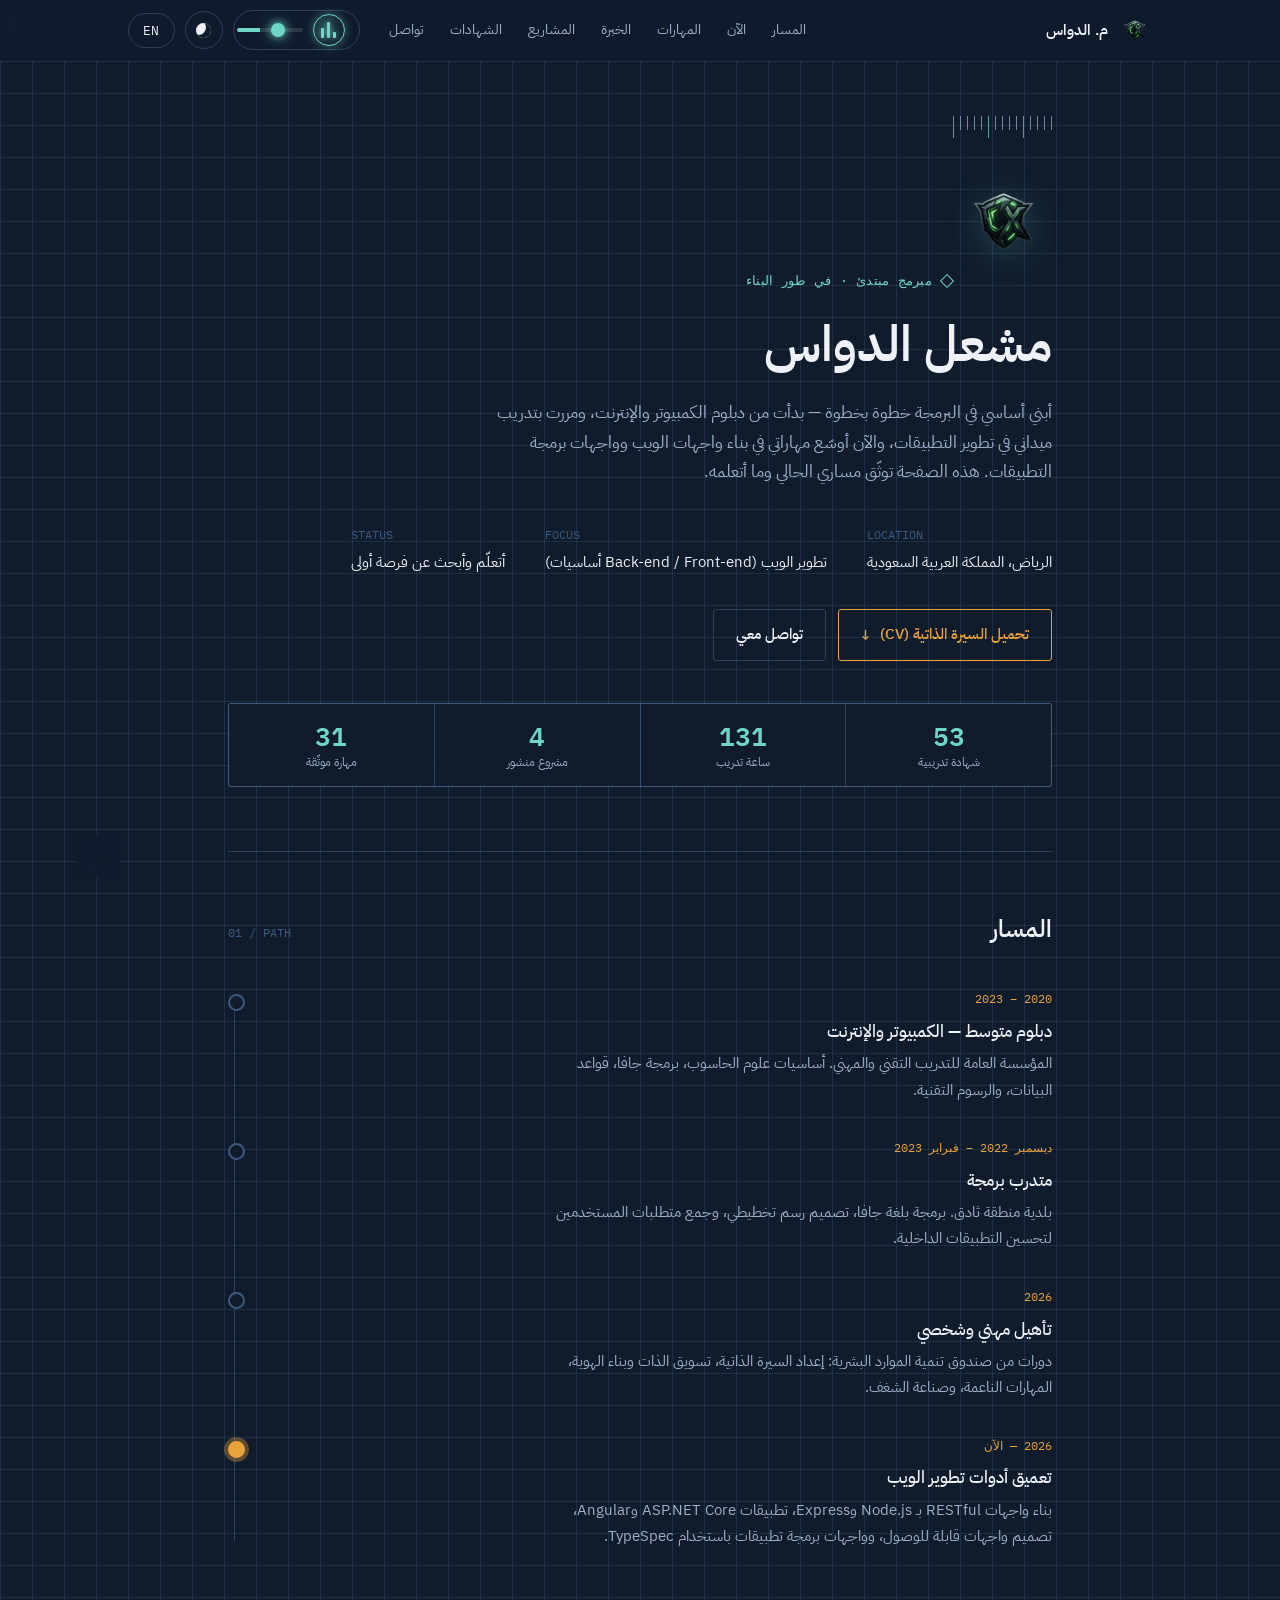
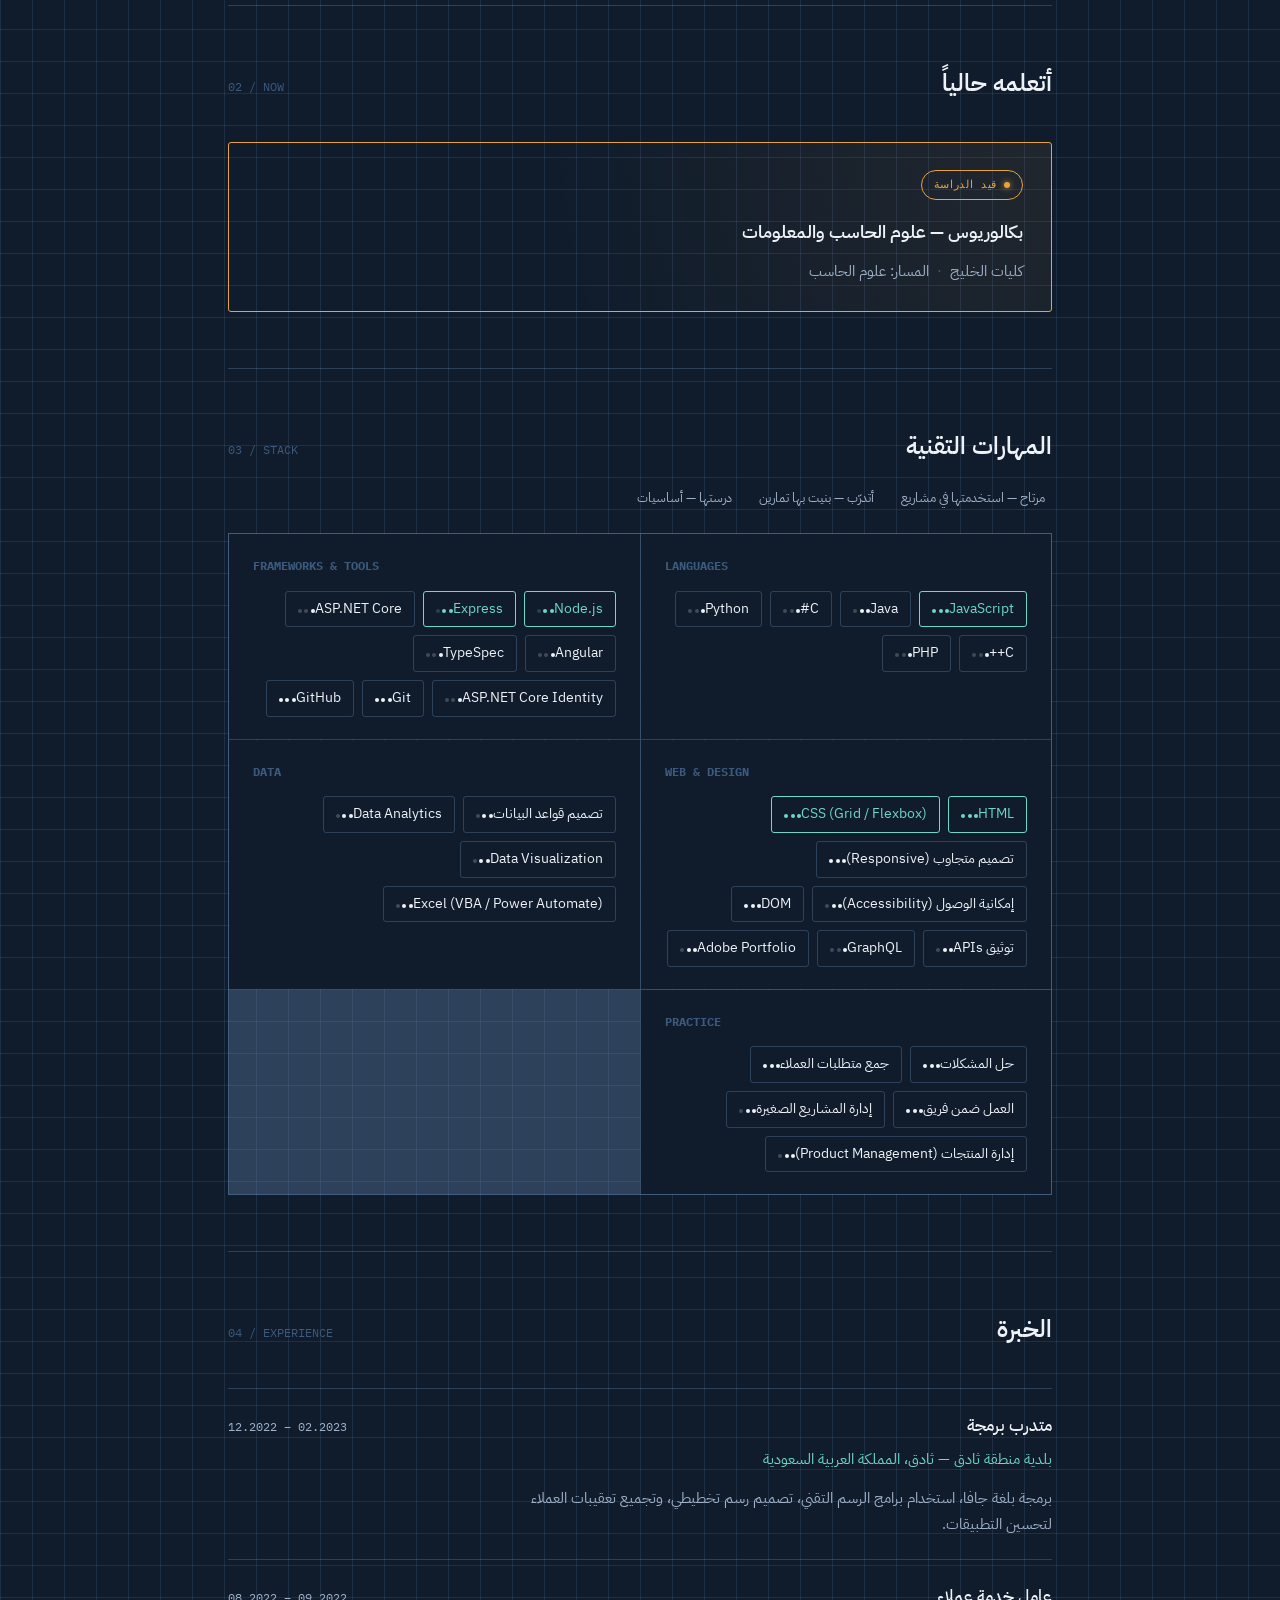
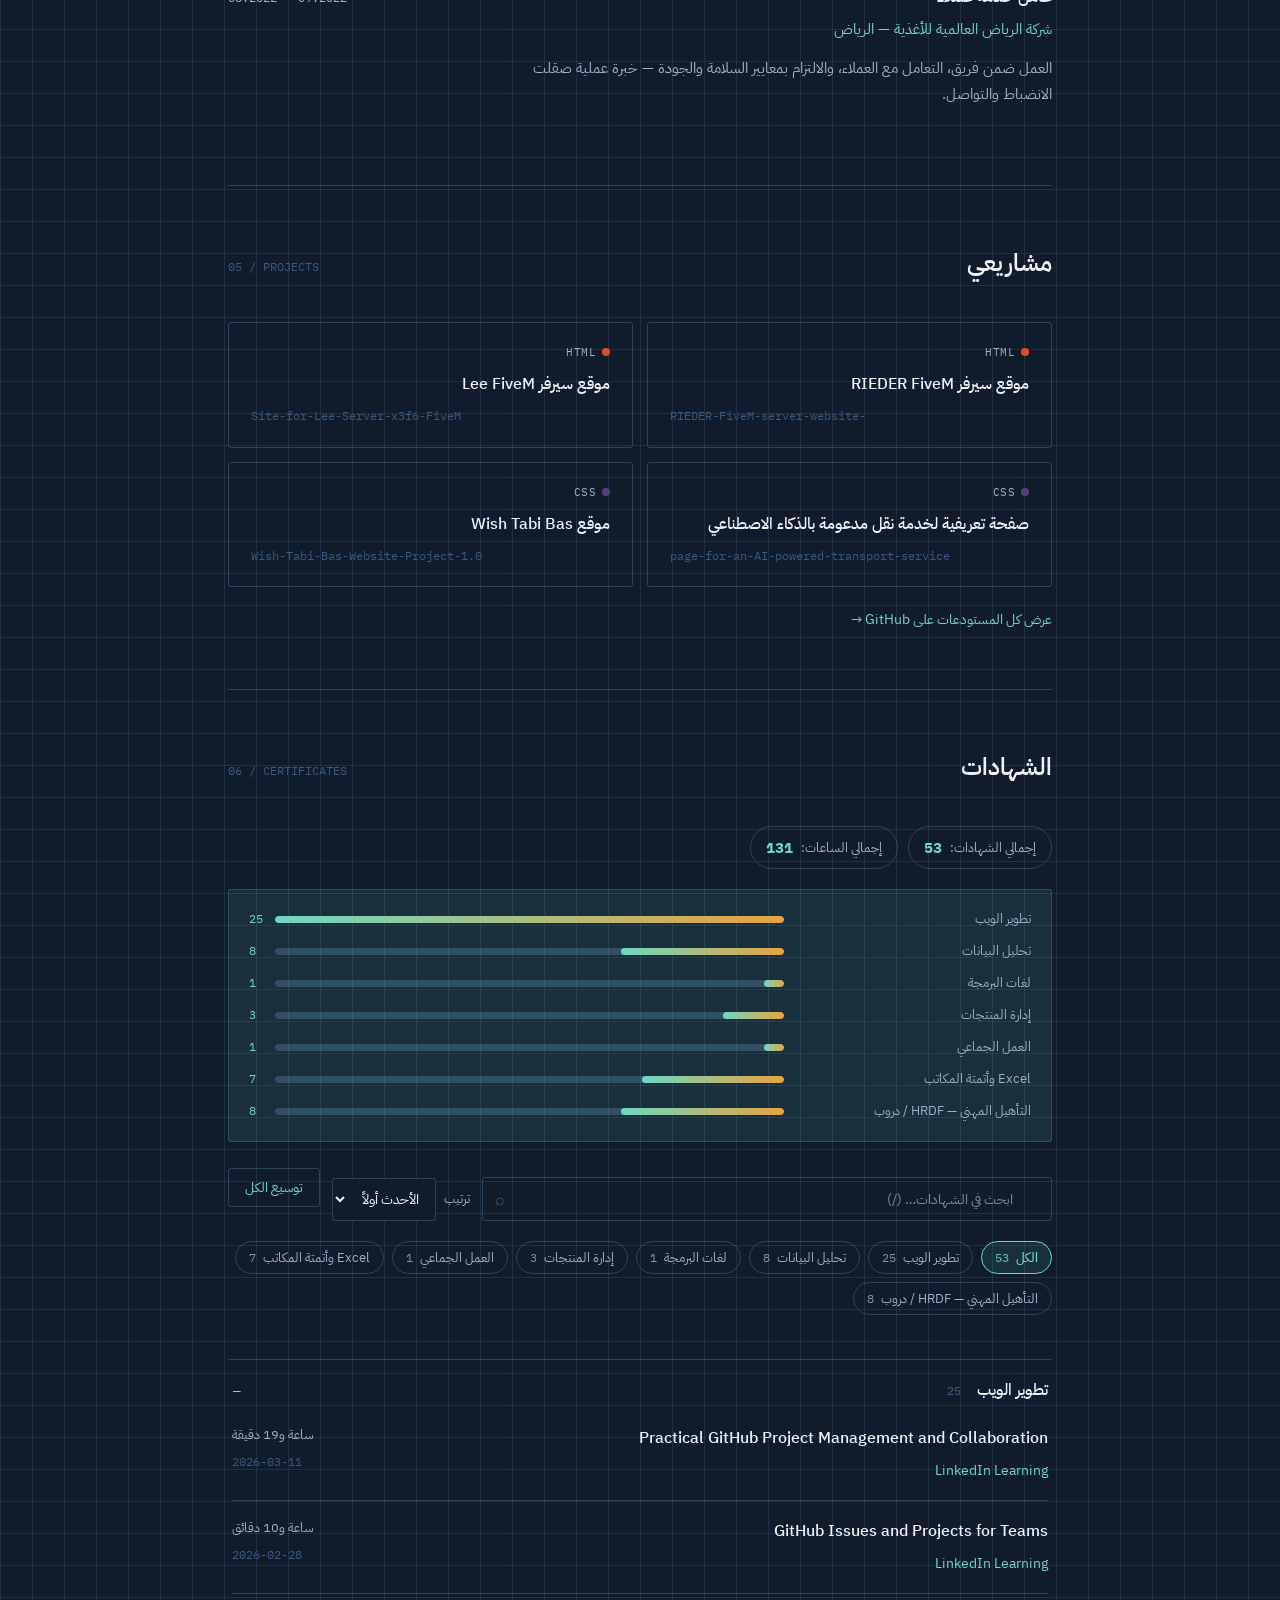
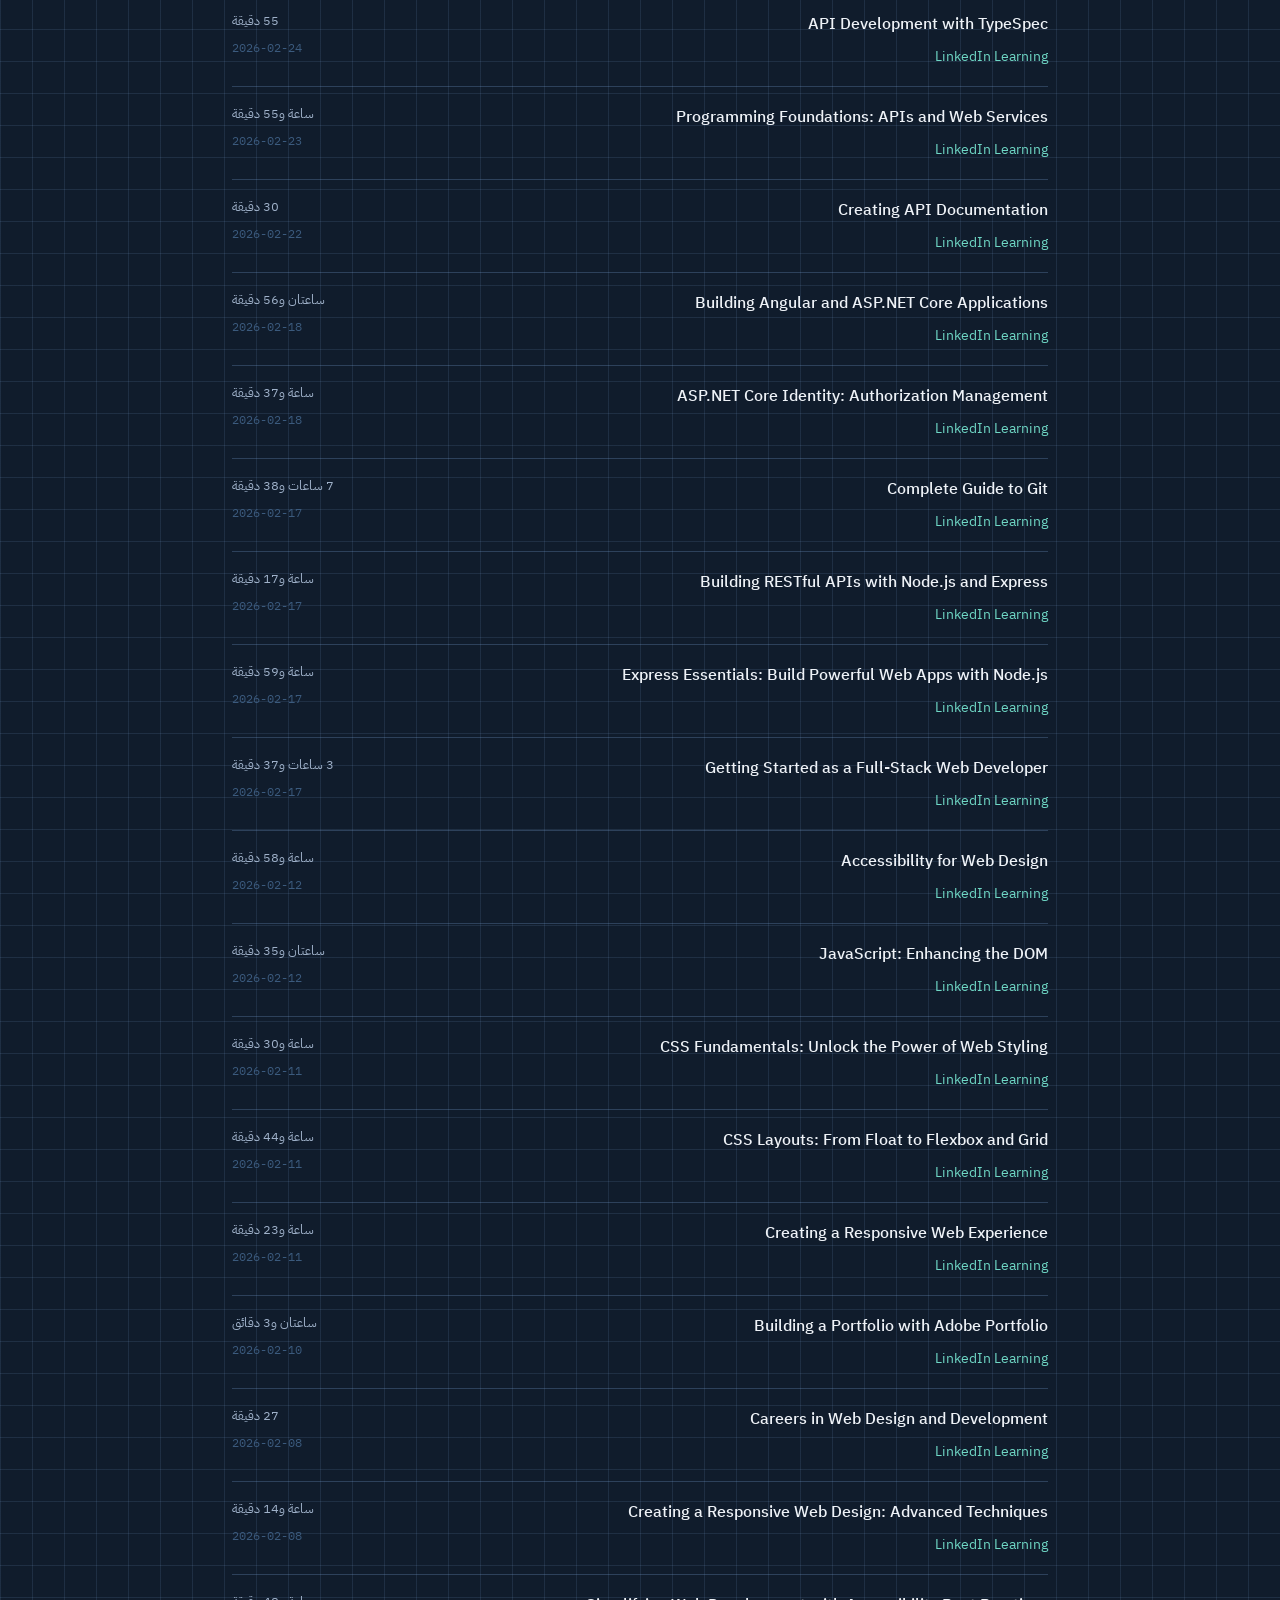
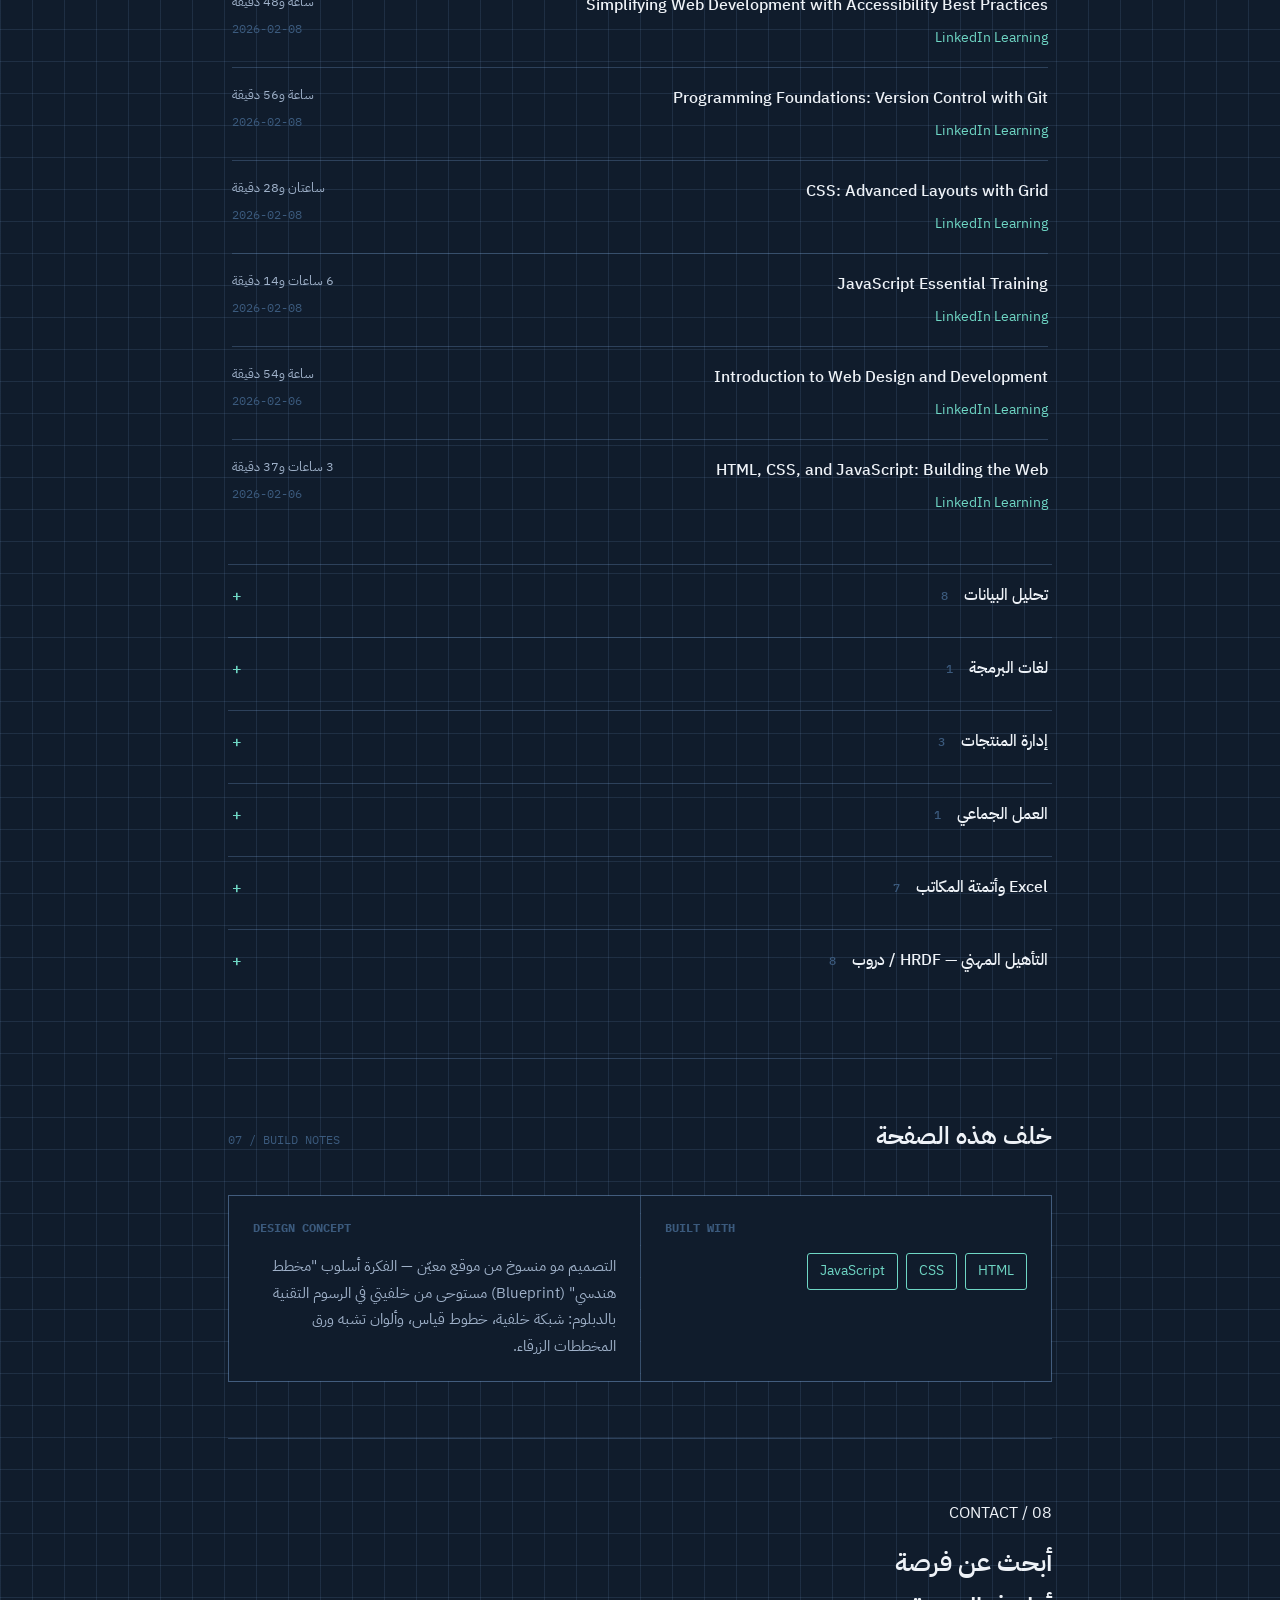
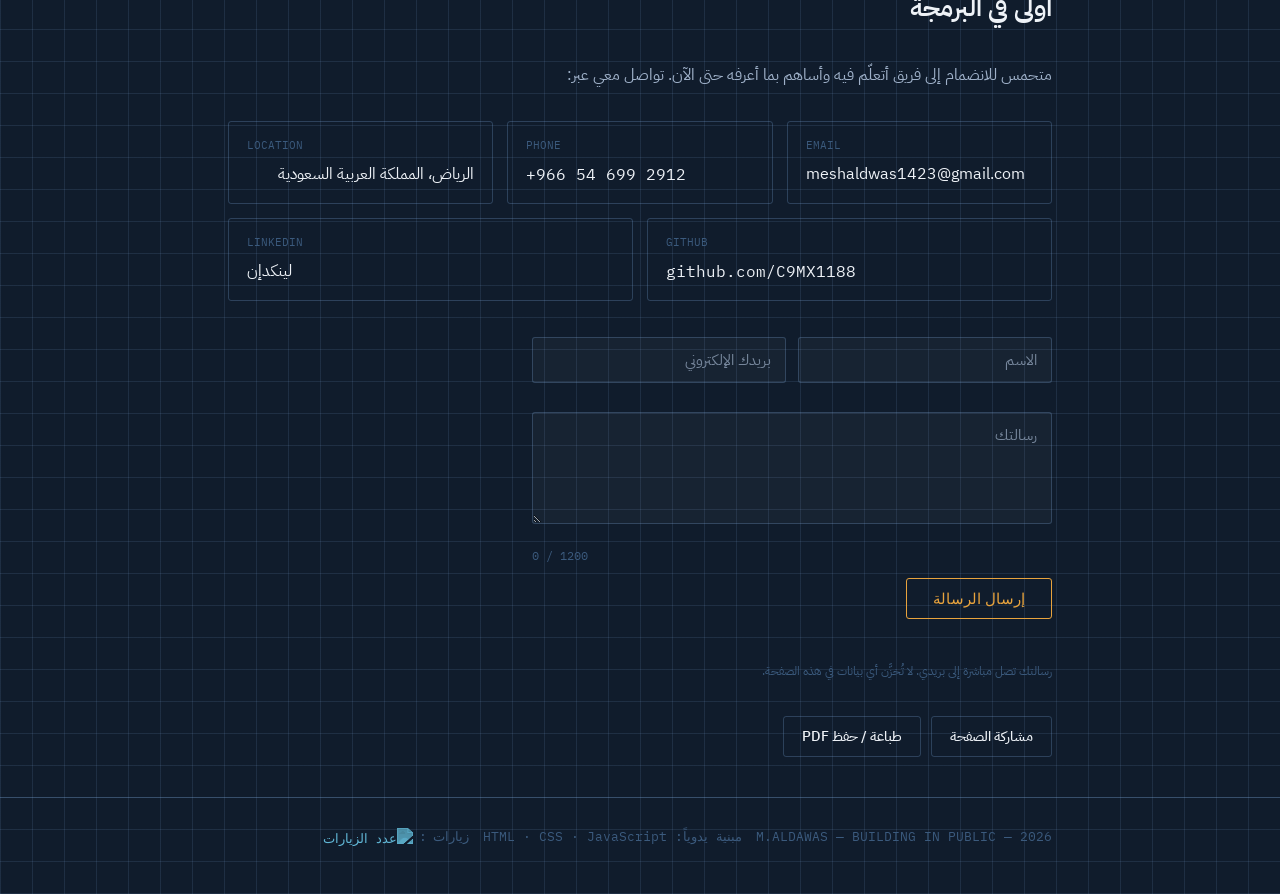
==== commit 8ca34bd3: "Add files via upload" ====
--- a/index.html
+++ b/index.html
@@ -7,8 +7,8 @@
 <meta name="color-scheme" content="dark">
 <meta name="robots" content="index, follow">
 <meta name="format-detection" content="telephone=no">
-<link rel="icon" type="image/png" href="logo.png">
-<link rel="apple-touch-icon" href="logo.png">
+<link rel="icon" type="image/png" sizes="32x32" href="logo-32.png">
+<link rel="apple-touch-icon" href="logo-192.png">
 <link rel="manifest" href="manifest.webmanifest">
 <meta name="apple-mobile-web-app-capable" content="yes">
 <meta name="apple-mobile-web-app-title" content="مشعل الدواس">
@@ -22,8 +22,8 @@
 <meta property="og:description" content="مبرمج مبتدئ من الرياض يبني أساسه في تطوير الويب — المسار، المهارات، المشاريع، وـ 53 شهادة تدريبية (131 ساعة).">
 <meta property="og:url" content="https://c9mx1188.github.io/Meshalaldawas/">
 <meta property="og:image" content="https://c9mx1188.github.io/Meshalaldawas/og-image.png">
-<meta property="og:image:width" content="1200">
-<meta property="og:image:height" content="630">
+<meta property="og:image:width" content="1024">
+<meta property="og:image:height" content="538">
 <meta property="og:locale" content="ar_SA">
 
 <meta name="twitter:card" content="summary_large_image">
@@ -94,7 +94,7 @@
 <nav class="site-nav" id="site-nav" aria-label="التنقل الرئيسي" data-en-aria="Main navigation">
   <div class="nav-inner">
     <a class="nav-brand" href="#main">
-      <img src="logo.png" alt="" width="34" height="34" decoding="async" fetchpriority="low">
+      <img src="logo-68.png" alt="" width="34" height="34" decoding="async" fetchpriority="low">
       <span class="nav-brand-text" data-en="M. ALDAWAS">م. الدواس</span>
     </a>
 
@@ -141,7 +141,7 @@
       <div class="tick"></div><div class="tick"></div><div class="tick"></div><div class="tick"></div><div class="tick"></div>
     </div>
 
-    <img class="hero-logo" src="logo.png" alt="شعار مشعل الدواس" data-en-alt="Meshal Aldawas logo" width="96" height="96" decoding="async" fetchpriority="high">
+    <img class="hero-logo" src="logo-256.png" alt="شعار مشعل الدواس" data-en-alt="Meshal Aldawas logo" width="96" height="96" decoding="async" fetchpriority="high">
 
     <span class="role-tag" data-en="Junior Developer · Building My Foundations">مبرمج مبتدئ · في طور البناء</span>
     <h1 data-en="Meshal Aldawas">مشعل الدواس</h1>
@@ -219,7 +219,6 @@
         <span class="sep" aria-hidden="true">·</span>
         <span data-en="Track: Computer Science">المسار: علوم الحاسب</span>
       </p>
-      <span class="now-id mono">ID 4481637</span>
     </div>
   </section>
 
